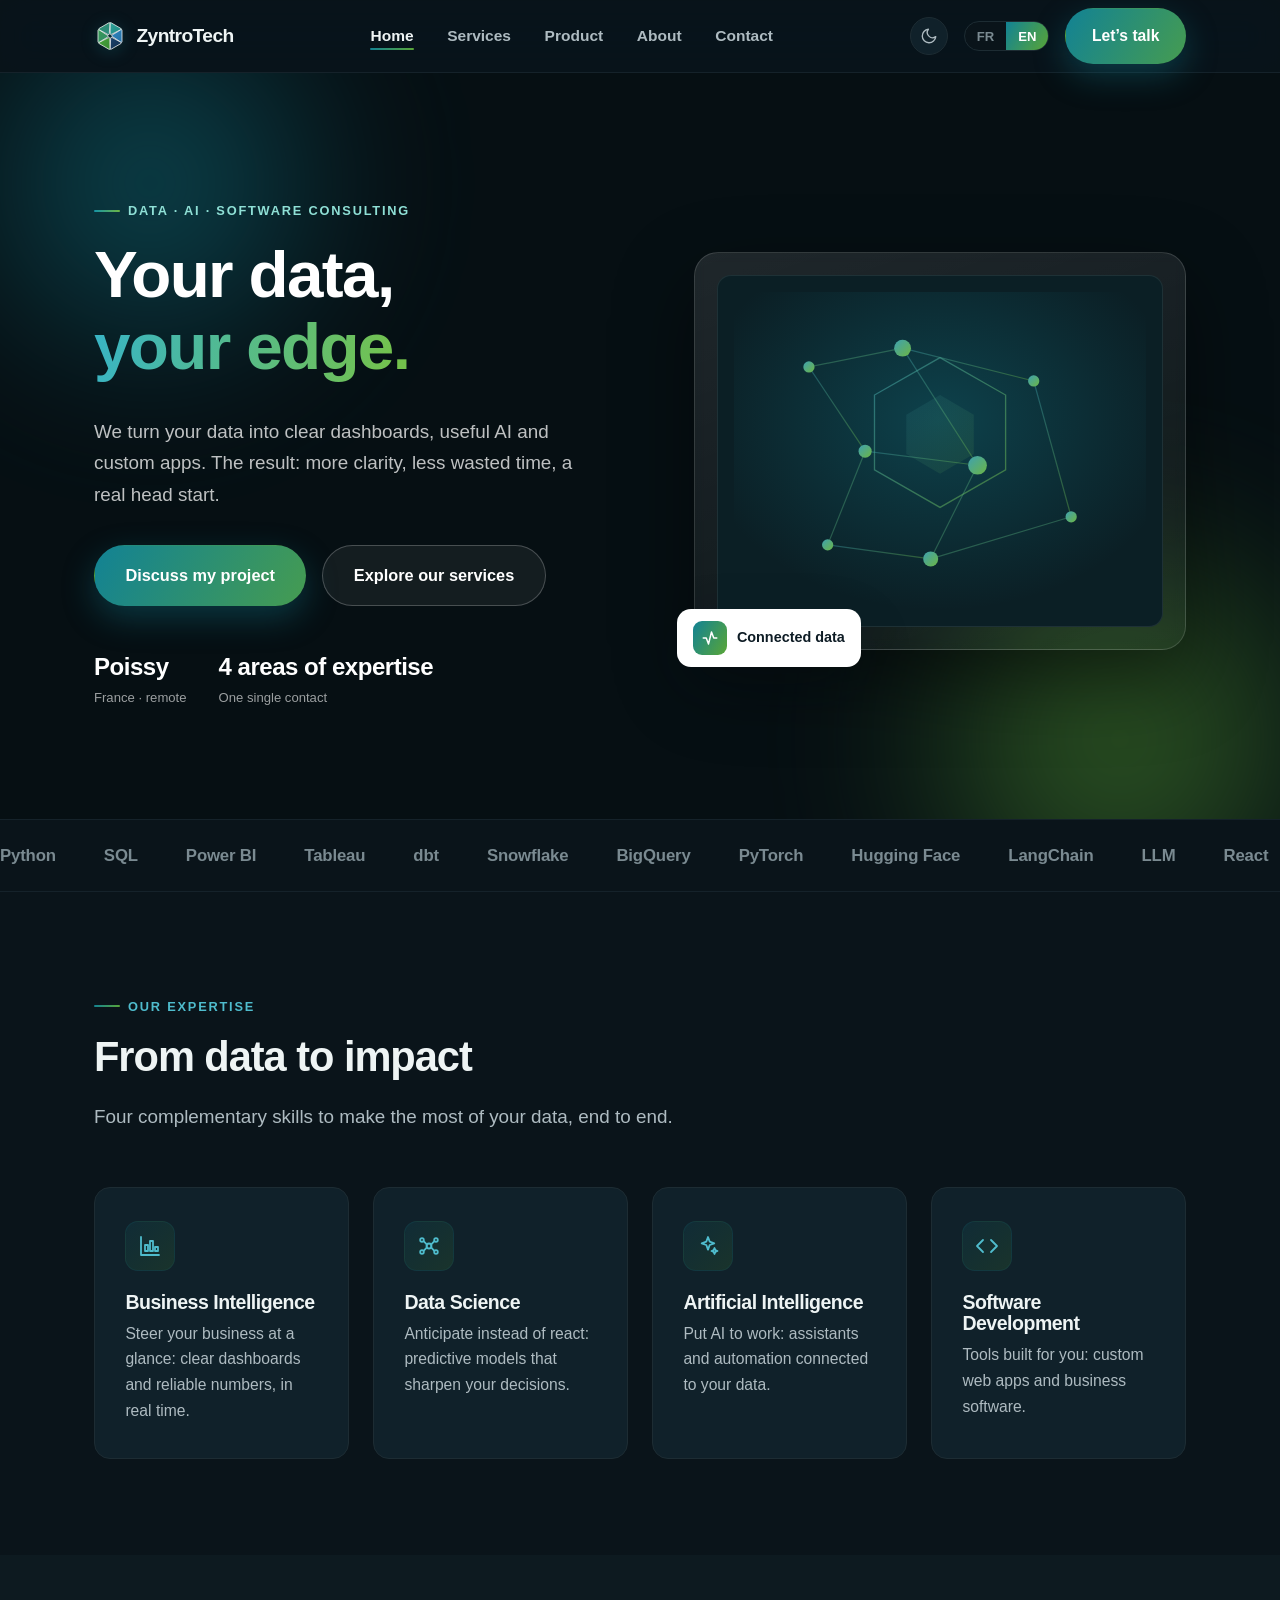
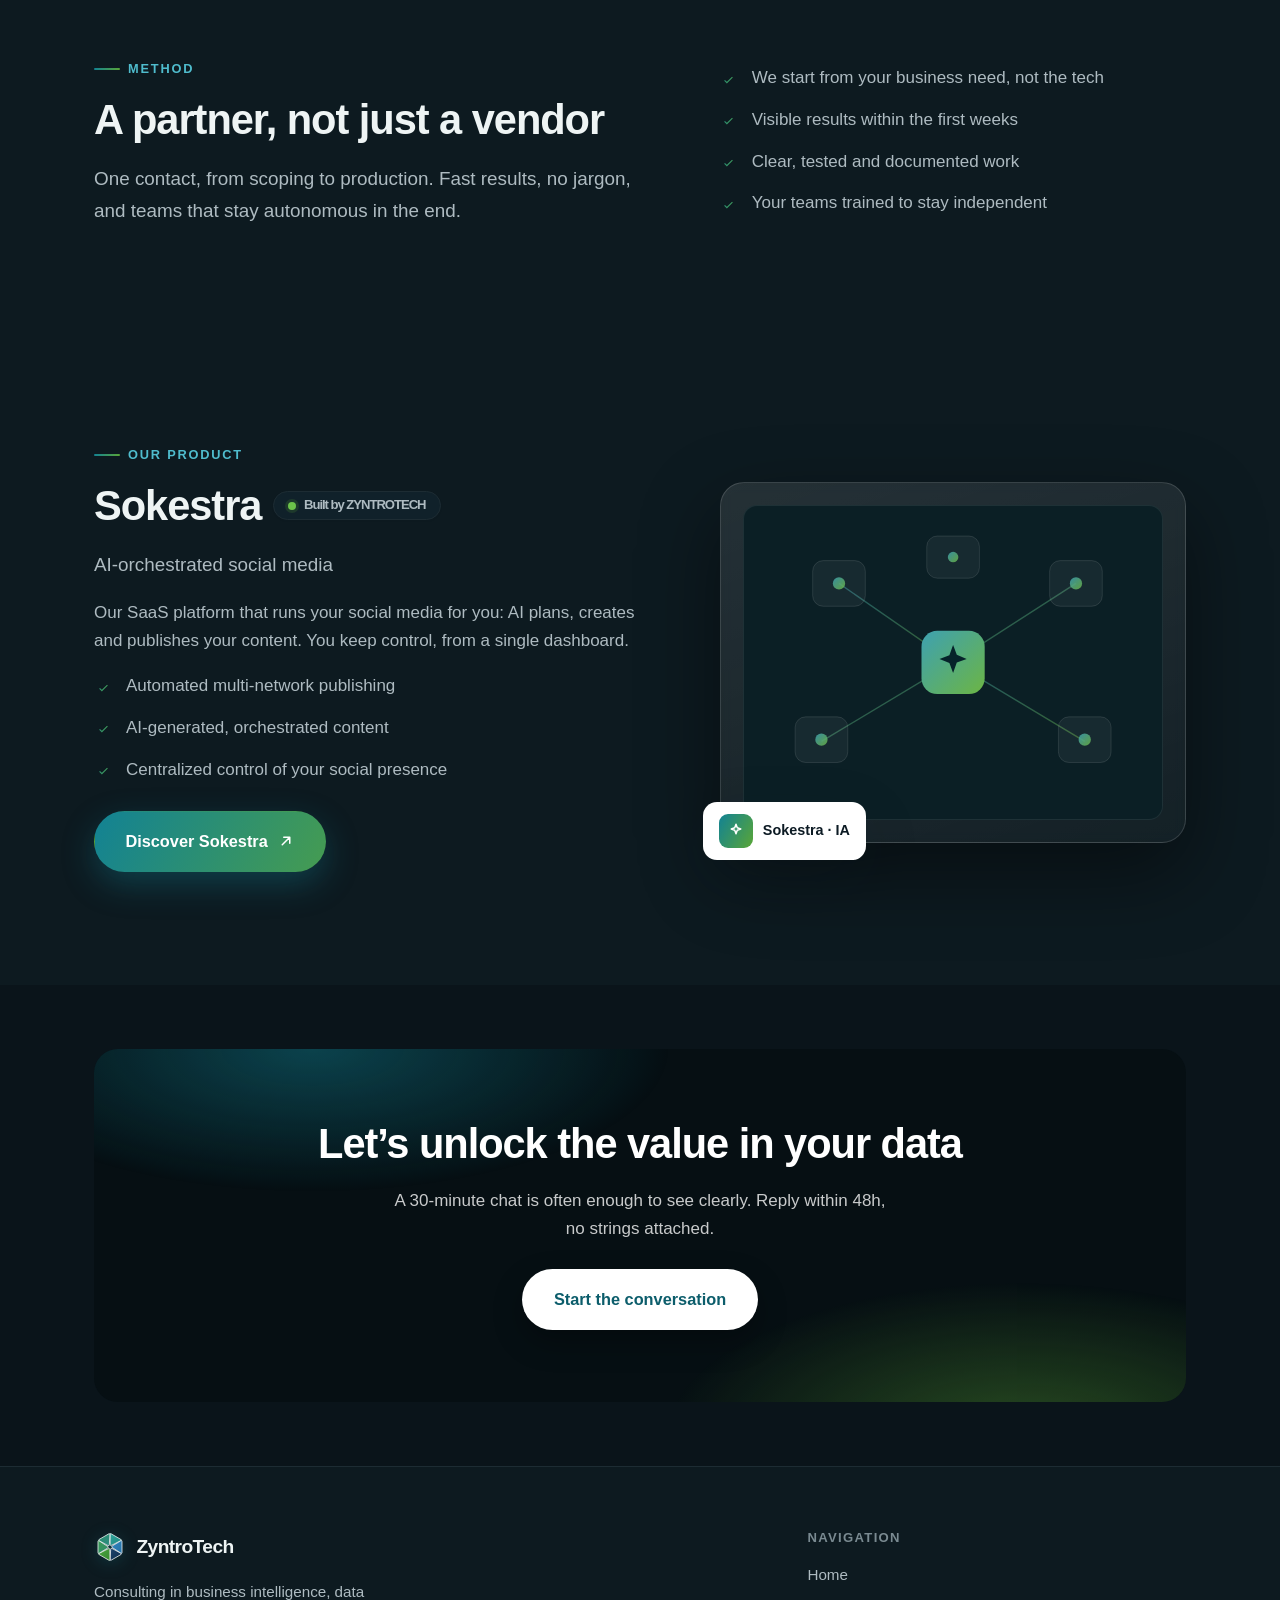
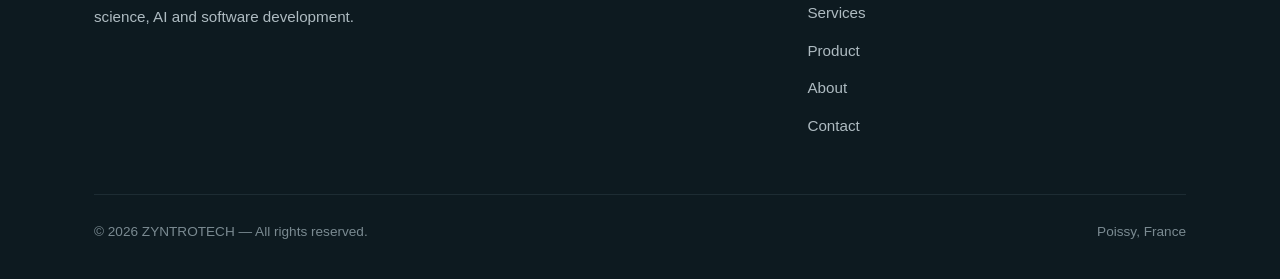
==== index.html @ bb8703c1 "Retrait du marqueur de test CD Co-Authored-By: Claude Opus 4.8 (1M context) <noreply@anthropic.com>" ====
<!DOCTYPE html>
<html lang="fr">
<head>
  <meta charset="UTF-8" />
  <meta name="viewport" content="width=device-width, initial-scale=1.0" />
  <meta http-equiv="Content-Security-Policy" content="default-src 'self'; img-src 'self' data:; style-src 'self' 'unsafe-inline' https://fonts.googleapis.com; font-src 'self' https://fonts.gstatic.com; script-src 'self'; connect-src 'self' https://formspree.io; form-action 'self' https://formspree.io; base-uri 'self'; object-src 'none'; upgrade-insecure-requests" />
  <meta name="referrer" content="strict-origin-when-cross-origin" />
  <title>ZYNTROTECH — Conseil Data, BI, IA & Développement logiciel</title>
  <meta name="description" data-i18n-content="home.hero.lead"
        content="Conseil en data, BI, IA et développement logiciel. On transforme vos données en tableaux de bord clairs, en IA utile et en applications sur mesure." />
  <link rel="canonical" href="https://zyntrotech.com/" />
  <meta name="robots" content="index,follow" />
  <meta name="theme-color" content="#07151a" />
  <meta name="author" content="ZYNTROTECH" />
  <meta property="og:type" content="website" />
  <meta property="og:site_name" content="ZYNTROTECH" />
  <meta property="og:locale" content="fr_FR" />
  <meta property="og:locale:alternate" content="en_US" />
  <meta property="og:url" content="https://zyntrotech.com/" />
  <meta property="og:title" content="ZYNTROTECH — Conseil Data, BI, IA & Logiciel" />
  <meta property="og:description" content="On transforme vos données en tableaux de bord clairs, en IA utile et en applications sur mesure." />
  <meta property="og:image" content="https://zyntrotech.com/assets/og-image.png" />
  <meta property="og:image:width" content="1200" />
  <meta property="og:image:height" content="630" />
  <meta name="twitter:card" content="summary_large_image" />
  <meta name="twitter:title" content="ZYNTROTECH — Conseil Data, BI, IA & Logiciel" />
  <meta name="twitter:description" content="Vos données, votre avantage. Conseil data, BI, IA et développement logiciel." />
  <meta name="twitter:image" content="https://zyntrotech.com/assets/og-image.png" />
  <script type="application/ld+json">
  {
    "@context": "https://schema.org",
    "@type": "Organization",
    "name": "ZYNTROTECH",
    "url": "https://zyntrotech.com/",
    "logo": "https://zyntrotech.com/assets/logo-mark.svg",
    "image": "https://zyntrotech.com/assets/og-image.png",
    "description": "Conseil en business intelligence, data science, intelligence artificielle et développement logiciel.",
    "email": "contact@zyntrotech.com",
    "foundingDate": "2025-02",
    "address": {
      "@type": "PostalAddress",
      "addressLocality": "Poissy",
      "postalCode": "78300",
      "addressCountry": "FR"
    },
    "knowsAbout": ["Business Intelligence", "Data Science", "Intelligence Artificielle", "Développement logiciel"]
  }
  </script>
  <link rel="icon" type="image/svg+xml" href="assets/favicon.svg" />
  <link rel="preconnect" href="https://fonts.googleapis.com" />
  <link rel="preconnect" href="https://fonts.gstatic.com" crossorigin />
  <link href="https://fonts.googleapis.com/css2?family=Inter:wght@400;500;600;700;800&display=swap" rel="stylesheet" />
  <link rel="stylesheet" href="css/style.css" />
</head>
<body data-title-key="meta.home.title">

  <!-- ===== Header ===== -->
  <header class="site-header">
    <div class="container nav">
      <a href="index.html" class="brand">
        <img class="logo-mark" src="assets/logo-mark.svg" alt="ZyntroTech" /> ZyntroTech
      </a>
      <button class="nav-toggle" aria-label="Menu" aria-expanded="false">
        <span></span><span></span><span></span>
      </button>
      <ul class="nav-links">
        <li><a href="index.html" class="active" data-i18n="nav.home">Accueil</a></li>
        <li><a href="services.html" data-i18n="nav.services">Services</a></li>
        <li><a href="#product" data-i18n="nav.product">Produit</a></li>
        <li><a href="about.html" data-i18n="nav.about">À propos</a></li>
        <li><a href="contact.html" data-i18n="nav.contact">Contact</a></li>
      </ul>
      <div class="nav-right">
        <button class="theme-toggle" aria-label="Thème" type="button">
          <svg class="i-moon" viewBox="0 0 24 24" fill="none" stroke="currentColor" stroke-width="1.8" stroke-linecap="round" stroke-linejoin="round"><path d="M21 12.8A9 9 0 1 1 11.2 3 7 7 0 0 0 21 12.8Z"/></svg>
          <svg class="i-sun" viewBox="0 0 24 24" fill="none" stroke="currentColor" stroke-width="1.8" stroke-linecap="round" stroke-linejoin="round"><circle cx="12" cy="12" r="4"/><path d="M12 2v2M12 20v2M4.9 4.9l1.4 1.4M17.7 17.7l1.4 1.4M2 12h2M20 12h2M4.9 19.1l1.4-1.4M17.7 6.3l1.4-1.4"/></svg>
        </button>
        <div class="lang-toggle" role="group" aria-label="Language">
          <button data-lang="fr" type="button">FR</button>
          <button data-lang="en" type="button">EN</button>
        </div>
        <a href="contact.html" class="btn btn-primary" data-i18n="nav.cta">Discutons</a>
      </div>
    </div>
  </header>

  <main>
    <!-- ===== Hero ===== -->
    <section class="hero-home">
      <div class="container hero-grid">
        <div>
          <span class="eyebrow" data-i18n="home.hero.eyebrow">Data · BI · Logiciel</span>
          <h1>
            <span data-i18n="home.hero.title1">Vos données,</span><br />
            <span class="grad-text" data-i18n="home.hero.title2">enfin exploitées.</span>
          </h1>
          <p class="lead" data-i18n="home.hero.lead">Tableaux de bord, modèles d’analyse et applications métier.</p>
          <div class="hero-actions">
            <a href="contact.html" class="btn btn-primary btn-lg" data-i18n="home.hero.cta1">Démarrer un projet</a>
            <a href="services.html" class="btn btn-ghost btn-lg" data-i18n="home.hero.cta2">Voir les services</a>
          </div>
          <div class="hero-meta">
            <div class="hm">
              <div class="n" data-i18n="home.hero.m1n">Poissy</div>
              <div class="l" data-i18n="home.hero.m1l">France · à distance</div>
            </div>
            <div class="hm">
              <div class="n" data-i18n="home.hero.m2n">BI · Data · Dev</div>
              <div class="l" data-i18n="home.hero.m2l">Trois expertises, un interlocuteur</div>
            </div>
          </div>
        </div>

        <!-- Visuel abstrait -->
        <div class="hero-visual reveal">
          <div class="panel">
            <svg class="hv-art" viewBox="0 0 440 340" role="img" aria-label="">
              <defs>
                <linearGradient id="hgrad" x1="0" y1="0" x2="1" y2="1">
                  <stop offset="0" stop-color="#3ea1b1"/>
                  <stop offset="1" stop-color="#6cb544"/>
                </linearGradient>
                <radialGradient id="hglow" cx="50%" cy="40%" r="60%">
                  <stop offset="0" stop-color="#128294" stop-opacity=".35"/>
                  <stop offset="1" stop-color="#128294" stop-opacity="0"/>
                </radialGradient>
              </defs>

              <rect x="0" y="0" width="440" height="340" fill="url(#hglow)"/>

              <!-- hexagones de marque (échos du logo) -->
              <polygon points="220,70 290,110 290,190 220,230 150,190 150,110"
                       fill="none" stroke="url(#hgrad)" stroke-width="1.4" opacity=".55"/>
              <polygon points="220,110 256,131 256,173 220,194 184,173 184,131"
                       fill="url(#hgrad)" opacity=".12"/>

              <!-- liens du réseau -->
              <g stroke="url(#hgrad)" stroke-width="1.3" opacity=".4">
                <line x1="80" y1="80" x2="180" y2="60"/>
                <line x1="180" y1="60" x2="320" y2="95"/>
                <line x1="80" y1="80" x2="140" y2="170"/>
                <line x1="180" y1="60" x2="260" y2="185"/>
                <line x1="320" y1="95" x2="360" y2="240"/>
                <line x1="140" y1="170" x2="100" y2="270"/>
                <line x1="260" y1="185" x2="210" y2="285"/>
                <line x1="100" y1="270" x2="210" y2="285"/>
                <line x1="210" y1="285" x2="360" y2="240"/>
                <line x1="140" y1="170" x2="260" y2="185"/>
              </g>

              <!-- nœuds -->
              <g fill="url(#hgrad)">
                <circle class="node" cx="80"  cy="80"  r="6"/>
                <circle class="node" cx="180" cy="60"  r="9"/>
                <circle class="node" cx="320" cy="95"  r="6"/>
                <circle class="node" cx="140" cy="170" r="7"/>
                <circle class="node" cx="260" cy="185" r="10"/>
                <circle class="node" cx="100" cy="270" r="6"/>
                <circle class="node" cx="210" cy="285" r="8"/>
                <circle class="node" cx="360" cy="240" r="6"/>
              </g>
            </svg>
          </div>
          <div class="hero-badge">
            <span class="ic">
              <svg viewBox="0 0 24 24" width="18" height="18" fill="none" stroke="currentColor" stroke-width="2" stroke-linecap="round" stroke-linejoin="round"><path d="M3 12h4l3 8 4-16 3 8h4"/></svg>
            </span>
            <span data-i18n="home.hero.badge">Données connectées</span>
          </div>
        </div>
      </div>
    </section>

    <!-- ===== Marquee outils ===== -->
    <div class="marquee" aria-hidden="true">
      <div class="row">
        <span>Python</span><span>SQL</span><span>Power BI</span><span>Tableau</span><span>dbt</span>
        <span>Snowflake</span><span>BigQuery</span><span>PyTorch</span><span>Hugging Face</span><span>LangChain</span>
        <span>LLM</span><span>React</span><span>FastAPI</span><span>Airflow</span>
        <span>Python</span><span>SQL</span><span>Power BI</span><span>Tableau</span><span>dbt</span>
        <span>Snowflake</span><span>BigQuery</span><span>PyTorch</span><span>Hugging Face</span><span>LangChain</span>
        <span>LLM</span><span>React</span><span>FastAPI</span><span>Airflow</span>
      </div>
    </div>

    <!-- ===== Services ===== -->
    <section>
      <div class="container">
        <div class="section-head reveal">
          <span class="eyebrow" data-i18n="home.services.eyebrow">Expertises</span>
          <h2 data-i18n="home.services.title">Ce que nous faisons</h2>
          <p class="lead" data-i18n="home.services.lead">Trois domaines complémentaires.</p>
        </div>
        <div class="grid grid-4">
          <article class="card reveal" data-delay="1">
            <div class="icon">
              <svg viewBox="0 0 24 24" fill="none" stroke="currentColor" stroke-width="1.8" stroke-linecap="round" stroke-linejoin="round"><path d="M3 3v18h18"/><rect x="7" y="11" width="3" height="6"/><rect x="12" y="7" width="3" height="10"/><rect x="17" y="13" width="3" height="4"/></svg>
            </div>
            <h3 data-i18n="home.s1.title">Business Intelligence</h3>
            <p data-i18n="home.s1.text">Tableaux de bord et reporting automatisé.</p>
          </article>
          <article class="card reveal" data-delay="2">
            <div class="icon">
              <svg viewBox="0 0 24 24" fill="none" stroke="currentColor" stroke-width="1.8" stroke-linecap="round" stroke-linejoin="round"><circle cx="12" cy="12" r="2.5"/><circle cx="5" cy="6" r="1.8"/><circle cx="19" cy="6" r="1.8"/><circle cx="5" cy="18" r="1.8"/><circle cx="19" cy="18" r="1.8"/><path d="m6.6 7.2 3.6 3.6M17.4 7.2l-3.6 3.6M6.6 16.8l3.6-3.6M17.4 16.8l-3.6-3.6"/></svg>
            </div>
            <h3 data-i18n="home.s2.title">Data Science</h3>
            <p data-i18n="home.s2.text">Modèles prédictifs et analyses ciblées.</p>
          </article>
          <article class="card reveal" data-delay="3">
            <div class="icon">
              <svg viewBox="0 0 24 24" fill="none" stroke="currentColor" stroke-width="1.8" stroke-linecap="round" stroke-linejoin="round"><path d="M12 3l1.7 4.6L18.3 9.3l-4.6 1.7L12 15.6l-1.7-4.6L5.7 9.3l4.6-1.7z"/><path d="M18.5 14l.9 2.1 2.1.9-2.1.9-.9 2.1-.9-2.1-2.1-.9 2.1-.9z"/></svg>
            </div>
            <h3 data-i18n="home.s4.title">Intelligence Artificielle</h3>
            <p data-i18n="home.s4.text">Assistants, LLM et automatisations.</p>
          </article>
          <article class="card reveal" data-delay="3">
            <div class="icon">
              <svg viewBox="0 0 24 24" fill="none" stroke="currentColor" stroke-width="1.8" stroke-linecap="round" stroke-linejoin="round"><path d="m8 6-6 6 6 6"/><path d="m16 6 6 6-6 6"/></svg>
            </div>
            <h3 data-i18n="home.s3.title">Développement logiciel</h3>
            <p data-i18n="home.s3.text">Applications web et outils métier.</p>
          </article>
        </div>
      </div>
    </section>

    <!-- ===== Approche ===== -->
    <section class="bg-alt">
      <div class="container split">
        <div class="reveal">
          <span class="eyebrow" data-i18n="home.approach.eyebrow">Méthode</span>
          <h2 data-i18n="home.approach.title">Un partenaire, pas un prestataire</h2>
          <p class="lead" data-i18n="home.approach.text">Un seul interlocuteur, du cadrage à la mise en production.</p>
        </div>
        <ul class="ticks reveal" data-delay="1">
          <li data-i18n="home.approach.b1">Cadrage métier avant la première ligne de code</li>
          <li data-i18n="home.approach.b2">Livraisons par itérations, sans effet tunnel</li>
          <li data-i18n="home.approach.b3">Code et tableaux de bord documentés</li>
          <li data-i18n="home.approach.b4">Vos équipes formées pour reprendre la main</li>
        </ul>
      </div>
    </section>

    <!-- ===== Produit : Sokestra ===== -->
    <section id="product" class="bg-alt">
      <div class="container split">
        <div class="reveal">
          <span class="eyebrow" data-i18n="product.eyebrow">Notre produit</span>
          <h2 style="display:flex; align-items:center; gap:.7rem; flex-wrap:wrap">
            <span data-i18n="product.title">Sokestra</span>
            <span class="pill"><span class="dot"></span><span data-i18n="product.by">Édité par ZYNTROTECH</span></span>
          </h2>
          <p class="lead" data-i18n="product.tagline">Réseaux sociaux orchestrés par l’IA</p>
          <p data-i18n="product.text">Sokestra automatise et coordonne votre présence sociale grâce à l’IA.</p>
          <ul class="ticks">
            <li data-i18n="product.b1">Publication multi-réseaux automatisée</li>
            <li data-i18n="product.b2">Contenus générés et orchestrés par l’IA</li>
            <li data-i18n="product.b3">Pilotage centralisé de votre présence sociale</li>
          </ul>
          <p style="margin-top:1.7rem">
            <a href="https://sokestra.com" target="_blank" rel="noopener noreferrer" class="btn btn-primary btn-lg">
              <span data-i18n="product.cta">Découvrir Sokestra</span>
              <svg viewBox="0 0 24 24" fill="none" stroke="currentColor" stroke-width="2" stroke-linecap="round" stroke-linejoin="round"><path d="M7 17 17 7M9 7h8v8"/></svg>
            </a>
          </p>
        </div>

        <div class="hero-visual reveal" data-delay="1">
          <div class="panel">
            <svg class="hv-art" viewBox="0 0 440 320" role="img" aria-label="Sokestra">
              <defs>
                <linearGradient id="pgrad" x1="0" y1="0" x2="1" y2="1">
                  <stop offset="0" stop-color="#3ea1b1"/>
                  <stop offset="1" stop-color="#6cb544"/>
                </linearGradient>
              </defs>
              <!-- liens vers le hub -->
              <g stroke="url(#pgrad)" stroke-width="1.6" opacity=".45">
                <line x1="220" y1="160" x2="90"  y2="70"/>
                <line x1="220" y1="160" x2="360" y2="70"/>
                <line x1="220" y1="160" x2="70"  y2="250"/>
                <line x1="220" y1="160" x2="370" y2="250"/>
                <line x1="220" y1="160" x2="220" y2="40"/>
              </g>
              <!-- tuiles réseaux -->
              <g fill="rgba(255,255,255,.05)" stroke="rgba(255,255,255,.12)">
                <rect x="60"  y="44"  width="60" height="52" rx="12"/>
                <rect x="330" y="44"  width="60" height="52" rx="12"/>
                <rect x="40"  y="222" width="60" height="52" rx="12"/>
                <rect x="340" y="222" width="60" height="52" rx="12"/>
                <rect x="190" y="16"  width="60" height="48" rx="12"/>
              </g>
              <g fill="url(#pgrad)" opacity=".85">
                <circle cx="90"  cy="70"  r="7"/>
                <circle cx="360" cy="70"  r="7"/>
                <circle cx="70"  cy="248" r="7"/>
                <circle cx="370" cy="248" r="7"/>
                <circle cx="220" cy="40"  r="6"/>
              </g>
              <!-- hub IA -->
              <rect x="184" y="124" width="72" height="72" rx="18" fill="url(#pgrad)"/>
              <g fill="#06222a">
                <path d="M220 140l4.2 11.3L235.5 156l-11.3 4.2L220 172l-4.2-11.3L204.5 156l11.3-4.2z"/>
              </g>
            </svg>
          </div>
          <div class="hero-badge">
            <span class="ic">
              <svg viewBox="0 0 24 24" width="18" height="18" fill="none" stroke="currentColor" stroke-width="2" stroke-linecap="round" stroke-linejoin="round"><path d="M12 3l1.7 4.6L18.3 9.3l-4.6 1.7L12 15.6l-1.7-4.6L5.7 9.3l4.6-1.7z"/></svg>
            </span>
            Sokestra · IA
          </div>
        </div>
      </div>
    </section>

    <!-- ===== CTA ===== -->
    <section class="section-tight">
      <div class="container">
        <div class="cta reveal">
          <h2 data-i18n="cta.title">Un projet data ou logiciel en tête ?</h2>
          <p data-i18n="cta.text">Décrivez-nous votre besoin, on revient sous 48 h.</p>
          <p style="margin-top:1.6rem">
            <a href="contact.html" class="btn btn-primary btn-lg" data-i18n="cta.btn">Nous contacter</a>
          </p>
        </div>
      </div>
    </section>
  </main>

  <!-- ===== Footer ===== -->
  <footer class="site-footer">
    <div class="container">
      <div class="footer-top">
        <div>
          <a href="index.html" class="brand"><img class="logo-mark" src="assets/logo-mark.svg" alt="ZyntroTech" /> ZyntroTech</a>
          <p style="margin-top:1rem" data-i18n="footer.tagline">Conseil en business intelligence, data science et développement logiciel.</p>
        </div>
        <div class="footer-col">
          <h4 data-i18n="footer.nav">Navigation</h4>
          <ul>
            <li><a href="index.html" data-i18n="nav.home">Accueil</a></li>
            <li><a href="services.html" data-i18n="nav.services">Services</a></li>
            <li><a href="#product" data-i18n="nav.product">Produit</a></li>
            <li><a href="about.html" data-i18n="nav.about">À propos</a></li>
            <li><a href="contact.html" data-i18n="nav.contact">Contact</a></li>
          </ul>
        </div>
      </div>
      <div class="footer-bottom">
        <span>© <span data-year>2026</span> ZYNTROTECH — <span data-i18n="footer.rights">Tous droits réservés.</span></span>
        <span>Poissy, France</span>
      </div>
    </div>
  </footer>

  <script src="js/translations.js"></script>
  <script src="js/main.js"></script>
</body>
</html>
---- css/style.css ----
/* =========================================================
   ZYNTROTECH — Design system PRO
   Palette dérivée du logo (teal → vert)
   ========================================================= */

:root {
  /* Neutres — DARK par défaut */
  --bg:        #0a141a;
  --bg-alt:    #0d1a20;
  --surface:   #10212a;          /* cartes, champs */
  --bg-deep:   #060f13;          /* hero / cta */
  --ink:       #eef4f4;          /* texte principal */
  --ink-soft:  #aebbc1;
  --muted:     #7a8a91;
  --line:      #1d2c33;
  --line-soft: #15222a;
  --header-bg: rgba(10,20,26,.72);

  /* Marque (issue du logo) */
  --teal:      #19a3b8;
  --teal-deep: #4fbccd;          /* accent clair sur fond sombre */
  --green:     #6cc24a;
  --green-deep:#5aa636;
  --accent:    #35b4c7;
  --accent-ink:#62c8d8;

  /* Dégradés signature */
  --grad:      linear-gradient(120deg, #0f6f80 0%, #1b8f9c 38%, #5aa636 100%);
  --grad-soft: linear-gradient(120deg, #128294 0%, #5aa636 100%);
  --grad-text: linear-gradient(100deg, #38b4c6 0%, #74c24c 95%);

  --radius:    16px;
  --radius-lg: 24px;
  --maxw:      1140px;
  --ease:      cubic-bezier(.22,.61,.36,1);
  --shadow-sm: 0 1px 2px rgba(13,27,36,.05);
  --shadow:    0 4px 14px rgba(13,27,36,.07), 0 14px 40px rgba(13,27,36,.06);
  --shadow-lg: 0 18px 60px rgba(13,27,36,.14);
  --glow:      0 12px 32px rgba(18,130,148,.35);
}

/* ===== Thème clair (toggle) ===== */
:root[data-theme="light"] {
  --bg:        #ffffff;
  --bg-alt:    #f4f8f8;
  --surface:   #ffffff;
  --bg-deep:   #07151a;
  --ink:       #0d1b24;
  --ink-soft:  #41535f;
  --muted:     #6c7c87;
  --line:      #e4ebec;
  --line-soft: #eef3f3;
  --header-bg: rgba(255,255,255,.72);

  --teal-deep: #0c5d6b;
  --accent:    #0e7f8f;
  --accent-ink:#0a6877;
  --grad-text: linear-gradient(100deg, #1593a6 0%, #5aa636 95%);
  --shadow:    0 4px 14px rgba(13,27,36,.07), 0 14px 40px rgba(13,27,36,.06);
  --shadow-lg: 0 18px 60px rgba(13,27,36,.14);
}

* { box-sizing: border-box; }

html { scroll-behavior: smooth; -webkit-text-size-adjust: 100%; }

body {
  margin: 0;
  font-family: "Inter", -apple-system, BlinkMacSystemFont, "Segoe UI", Roboto, Helvetica, Arial, sans-serif;
  color: var(--ink);
  background: var(--bg);
  line-height: 1.65;
  font-size: 17px;
  -webkit-font-smoothing: antialiased;
  text-rendering: optimizeLegibility;
  overflow-x: hidden;
  transition: background .3s var(--ease), color .3s var(--ease);
}

::selection { background: rgba(90,166,54,.22); }

h1, h2, h3, h4 {
  line-height: 1.1;
  letter-spacing: -.025em;
  font-weight: 700;
  margin: 0 0 .5em;
  color: var(--ink);
}
h1 { font-size: clamp(2.5rem, 6vw, 4.1rem); font-weight: 800; }
h2 { font-size: clamp(1.8rem, 3.6vw, 2.6rem); }
h3 { font-size: 1.22rem; }

p { margin: 0 0 1em; color: var(--ink-soft); }

a { color: var(--accent); text-decoration: none; transition: color .2s var(--ease); }
a:hover { color: var(--accent-ink); }

img, svg { max-width: 100%; }
img { display: block; }

.container { width: 100%; max-width: var(--maxw); margin: 0 auto; padding: 0 24px; }

/* Accents typographiques */
.grad-text {
  background: var(--grad-text);
  -webkit-background-clip: text;
  background-clip: text;
  -webkit-text-fill-color: transparent;
  color: transparent;
}

.eyebrow {
  display: inline-flex;
  align-items: center;
  gap: .5rem;
  font-size: .8rem;
  font-weight: 700;
  letter-spacing: .14em;
  text-transform: uppercase;
  color: var(--teal-deep);
  margin-bottom: 1.1rem;
}
.eyebrow::before {
  content: "";
  width: 26px; height: 2px;
  border-radius: 2px;
  background: var(--grad-soft);
}

.muted { color: var(--muted); }
.center { text-align: center; }
.lead { font-size: 1.18rem; color: var(--ink-soft); max-width: 60ch; }

/* Badge pill */
.pill {
  display: inline-flex; align-items: center; gap: .5rem;
  padding: .4rem .9rem;
  border-radius: 999px;
  border: 1px solid var(--line);
  background: var(--surface);
  font-size: .82rem; font-weight: 600; color: var(--ink-soft);
  box-shadow: var(--shadow-sm);
}
.pill .dot { width: 8px; height: 8px; border-radius: 50%; background: var(--green); box-shadow: 0 0 0 3px rgba(90,166,54,.18); }

/* ---------- Boutons ---------- */
.btn {
  display: inline-flex; align-items: center; gap: .55rem;
  padding: .85rem 1.6rem;
  border-radius: 999px;
  font-weight: 650; font-size: .98rem;
  border: 1px solid transparent;
  cursor: pointer;
  transition: transform .22s var(--ease), box-shadow .22s var(--ease), background .22s var(--ease), border-color .22s var(--ease), color .22s var(--ease);
  white-space: nowrap;
}
.btn svg { width: 18px; height: 18px; }
.btn-primary { background: var(--grad-soft); color: #fff; box-shadow: var(--glow); background-size: 140% 140%; }
.btn-primary:hover { color: #fff; transform: translateY(-2px); box-shadow: 0 16px 40px rgba(18,130,148,.45); }
.btn-ghost { background: var(--bg); color: var(--ink); border-color: var(--line); box-shadow: var(--shadow-sm); }
.btn-ghost:hover { border-color: var(--teal); color: var(--teal-deep); transform: translateY(-2px); }
.btn-lg { padding: 1rem 1.9rem; font-size: 1.02rem; }

/* ---------- Header / Nav ---------- */
.site-header {
  position: sticky; top: 0; z-index: 60;
  background: var(--header-bg);
  backdrop-filter: saturate(180%) blur(16px);
  -webkit-backdrop-filter: saturate(180%) blur(16px);
  border-bottom: 1px solid var(--line-soft);
}
.nav { display: flex; align-items: center; justify-content: space-between; height: 72px; }
.brand {
  display: flex; align-items: center; gap: .65rem;
  font-weight: 800; letter-spacing: -.03em; font-size: 1.2rem; color: var(--ink);
}
.brand .logo-mark { width: 32px; height: 32px; display: block; filter: drop-shadow(0 3px 8px rgba(18,130,148,.25)); }
.brand:hover { color: var(--ink); }

.nav-links { display: flex; align-items: center; gap: 2.1rem; list-style: none; margin: 0; padding: 0; }
.nav-links a { color: var(--ink-soft); font-weight: 550; font-size: .97rem; position: relative; }
.nav-links a::after {
  content: ""; position: absolute; left: 0; right: 100%; bottom: -6px; height: 2px;
  background: var(--grad-soft); border-radius: 2px; transition: right .25s var(--ease);
}
.nav-links a:hover { color: var(--ink); }
.nav-links a:hover::after, .nav-links a.active::after { right: 0; }
.nav-links a.active { color: var(--ink); }

.nav-right { display: flex; align-items: center; gap: 1rem; }

.lang-toggle { display: inline-flex; border: 1px solid var(--line); border-radius: 999px; overflow: hidden; background: var(--bg); }
.lang-toggle button {
  border: 0; background: transparent; padding: .4rem .75rem;
  font-size: .82rem; font-weight: 700; color: var(--muted); cursor: pointer;
  transition: background .2s var(--ease), color .2s var(--ease);
}
.lang-toggle button.active { background: var(--grad-soft); color: #fff; }

.theme-toggle {
  display: inline-grid; place-items: center;
  width: 38px; height: 38px;
  border: 1px solid var(--line); border-radius: 999px;
  background: var(--surface); color: var(--ink-soft); cursor: pointer;
  transition: color .2s var(--ease), border-color .2s var(--ease), transform .2s var(--ease);
}
.theme-toggle:hover { color: var(--ink); border-color: var(--teal); transform: translateY(-1px); }
.theme-toggle svg { width: 18px; height: 18px; }
.theme-toggle .i-sun { display: none; }
:root[data-theme="light"] .theme-toggle .i-sun { display: block; }
:root[data-theme="light"] .theme-toggle .i-moon { display: none; }

.nav-toggle { display: none; background: transparent; border: 0; cursor: pointer; padding: 6px; }
.nav-toggle span { display: block; width: 24px; height: 2px; background: var(--ink); margin: 5px 0; border-radius: 2px; transition: .25s var(--ease); }

/* ---------- Sections ---------- */
section { padding: 96px 0; position: relative; }
.section-tight { padding: 64px 0; }
.bg-alt { background: var(--bg-alt); }
.section-head { max-width: 62ch; margin-bottom: 3.4rem; }
.section-head.center { margin-left: auto; margin-right: auto; }
.section-head .lead { margin-bottom: 0; }

/* ---------- HERO (showpiece) ---------- */
.hero-home {
  background: var(--bg-deep);
  color: #fff;
  padding: 120px 0 110px;
  overflow: hidden;
  isolation: isolate;
}
.hero-home::before, .hero-home::after {
  content: ""; position: absolute; border-radius: 50%; filter: blur(70px); z-index: -1; opacity: .55;
  animation: float 14s ease-in-out infinite;
}
.hero-home::before { width: 460px; height: 460px; background: radial-gradient(circle, #128294, transparent 70%); top: -120px; left: -80px; }
.hero-home::after  { width: 520px; height: 520px; background: radial-gradient(circle, #5aa636, transparent 70%); bottom: -180px; right: -100px; animation-delay: -7s; }
@keyframes float { 0%,100% { transform: translateY(0) } 50% { transform: translateY(-26px) } }

.hero-grid { display: grid; grid-template-columns: 1.05fr .95fr; gap: 3.5rem; align-items: center; }
.hero-home h1 { color: #fff; max-width: 14ch; }
.hero-home .lead { color: rgba(255,255,255,.74); margin-top: 1.3rem; max-width: 46ch; }
.hero-home .eyebrow { color: #8fe0d6; }
.hero-home .eyebrow::before { background: linear-gradient(90deg, #1593a6, #6cb544); }
.hero-actions { display: flex; gap: 1rem; flex-wrap: wrap; margin-top: 2.2rem; }
.hero-home .btn-ghost { background: rgba(255,255,255,.06); color: #fff; border-color: rgba(255,255,255,.22); box-shadow: none; }
.hero-home .btn-ghost:hover { background: rgba(255,255,255,.12); border-color: rgba(255,255,255,.5); color: #fff; }

.hero-meta { display: flex; gap: 2rem; margin-top: 2.6rem; flex-wrap: wrap; }
.hero-meta .hm { }
.hero-meta .hm .n { font-size: 1.5rem; font-weight: 800; letter-spacing: -.02em; color: #fff; }
.hero-meta .hm .l { font-size: .82rem; color: rgba(255,255,255,.6); }

/* Hero light (sous-pages) */
.hero {
  padding: 110px 0 70px;
  position: relative;
}
.hero::before {
  content: ""; position: absolute; inset: 0; z-index: -1;
  background:
    radial-gradient(700px 280px at 12% -10%, rgba(18,130,148,.10), transparent 60%),
    radial-gradient(640px 300px at 95% 0%, rgba(90,166,54,.10), transparent 60%);
}
.hero h1 { max-width: 18ch; }
.hero .lead { margin-top: 1rem; }

/* ---------- Visuel dashboard (hero) ---------- */
.hero-visual {
  position: relative;
  border-radius: var(--radius-lg);
  background: linear-gradient(160deg, rgba(255,255,255,.10), rgba(255,255,255,.03));
  border: 1px solid rgba(255,255,255,.14);
  padding: 22px;
  box-shadow: 0 30px 80px rgba(0,0,0,.45);
  backdrop-filter: blur(6px);
}
.hero-visual .panel { background: #0b1f25; border-radius: 14px; padding: 16px; border: 1px solid rgba(255,255,255,.08); }
.hv-art { width: 100%; height: auto; display: block; }
.hv-art .node { transform-origin: center; animation: pulse 3.2s ease-in-out infinite; }
.hv-art .node:nth-child(2) { animation-delay: -.6s; }
.hv-art .node:nth-child(4) { animation-delay: -1.2s; }
.hv-art .node:nth-child(5) { animation-delay: -1.8s; }
.hv-art .node:nth-child(7) { animation-delay: -2.4s; }
@keyframes pulse { 0%,100% { opacity:.85 } 50% { opacity:.4 } }
.hv-top { display: flex; align-items: center; justify-content: space-between; margin-bottom: 18px; }
.hv-top .t { font-size: .9rem; font-weight: 700; color: #fff; }
.hv-dots span { display: inline-block; width: 9px; height: 9px; border-radius: 50%; margin-left: 6px; background: rgba(255,255,255,.25); }
.hv-kpis { display: grid; grid-template-columns: repeat(3,1fr); gap: 10px; margin-bottom: 18px; }
.hv-kpi { background: rgba(255,255,255,.04); border: 1px solid rgba(255,255,255,.07); border-radius: 10px; padding: 10px 12px; }
.hv-kpi .v { font-size: 1.15rem; font-weight: 800; color: #fff; }
.hv-kpi .k { font-size: .68rem; color: rgba(255,255,255,.55); }
.hv-chart { display: flex; align-items: flex-end; gap: 8px; height: 110px; padding-top: 6px; }
.hv-bar { flex: 1; border-radius: 6px 6px 0 0; background: var(--grad-soft); opacity: .9; animation: grow 1.1s var(--ease) both; }
@keyframes grow { from { transform: scaleY(.2); opacity: 0 } to { transform: scaleY(1); opacity: .9 } }
.hv-bar { transform-origin: bottom; }

.hero-badge {
  position: absolute; bottom: -18px; left: -18px;
  background: #fff; color: #0d1b24;
  border-radius: 14px; padding: 12px 16px;
  box-shadow: var(--shadow-lg);
  display: flex; align-items: center; gap: 10px; font-weight: 700; font-size: .9rem;
}
.hero-badge .ic { width: 34px; height: 34px; border-radius: 9px; background: var(--grad-soft); display: grid; place-items: center; color: #fff; }

/* ---------- Marquee compétences ---------- */
.marquee { border-block: 1px solid var(--line-soft); background: var(--bg); overflow: hidden; padding: 22px 0; }
.marquee .row { display: flex; gap: 3rem; width: max-content; animation: scroll 26s linear infinite; }
.marquee span { font-weight: 700; color: var(--muted); font-size: 1.05rem; letter-spacing: -.01em; white-space: nowrap; }
.marquee:hover .row { animation-play-state: paused; }
@keyframes scroll { from { transform: translateX(0) } to { transform: translateX(-50%) } }

/* ---------- Grilles / cartes ---------- */
.grid { display: grid; gap: 1.5rem; }
.grid-3 { grid-template-columns: repeat(3, 1fr); }
.grid-2 { grid-template-columns: repeat(2, 1fr); }
.grid-4 { grid-template-columns: repeat(4, 1fr); }
.span-2 { grid-column: 1 / -1; }

.card {
  position: relative;
  background: var(--surface);
  border: 1px solid var(--line);
  border-radius: var(--radius);
  padding: 2.1rem 1.9rem;
  transition: transform .28s var(--ease), box-shadow .28s var(--ease), border-color .28s var(--ease);
  overflow: hidden;
}
.card::before {
  content: ""; position: absolute; top: 0; left: 0; right: 0; height: 3px;
  background: var(--grad-soft); transform: scaleX(0); transform-origin: left; transition: transform .3s var(--ease);
}
.card:hover { transform: translateY(-6px); box-shadow: var(--shadow); border-color: var(--line-soft); }
.card:hover::before { transform: scaleX(1); }
.card .icon {
  width: 50px; height: 50px; display: grid; place-items: center;
  border-radius: 13px; margin-bottom: 1.3rem;
  background: linear-gradient(135deg, rgba(18,130,148,.12), rgba(90,166,54,.14));
  border: 1px solid rgba(18,130,148,.12);
}
.card .icon svg { width: 24px; height: 24px; color: var(--teal-deep); }
.card h3 { margin-bottom: .45rem; }
.card p { margin: 0; font-size: .98rem; }

/* ---------- Stats ---------- */
.stats { display: grid; grid-template-columns: repeat(4, 1fr); gap: 1.2rem; }
.stat {
  text-align: center; padding: 1.8rem 1rem;
  border: 1px solid var(--line); border-radius: var(--radius); background: var(--surface);
  transition: transform .25s var(--ease), box-shadow .25s var(--ease);
}
.stat:hover { transform: translateY(-4px); box-shadow: var(--shadow); }
.stat .num { font-size: 1.4rem; font-weight: 800; letter-spacing: -.02em; background: var(--grad-text); -webkit-background-clip: text; background-clip: text; -webkit-text-fill-color: transparent; }
.stat .lbl { color: var(--muted); font-size: .9rem; margin-top: .3rem; }

/* ---------- Split ---------- */
.split { display: grid; grid-template-columns: 1.1fr .9fr; gap: 3.5rem; align-items: center; }
.facts { border: 1px solid var(--line); border-radius: var(--radius); padding: 1.9rem; background: var(--bg); box-shadow: var(--shadow); }
.facts dl { margin: 0; }
.facts .row { display: flex; justify-content: space-between; gap: 1rem; padding: .85rem 0; border-bottom: 1px solid var(--line-soft); }
.facts .row:last-child { border-bottom: 0; }
.facts dt { color: var(--muted); font-size: .9rem; margin: 0; }
.facts dd { margin: 0; font-weight: 700; font-size: .92rem; text-align: right; color: var(--ink); }

/* ---------- Listes ---------- */
.ticks { list-style: none; margin: 0; padding: 0; }
.ticks li { position: relative; padding-left: 2rem; margin-bottom: .85rem; color: var(--ink-soft); }
.ticks li::before {
  content: ""; position: absolute; left: 0; top: .35em;
  width: 18px; height: 18px; border-radius: 50%;
  background: var(--grad-soft);
  -webkit-mask: url("data:image/svg+xml,%3Csvg xmlns='http://www.w3.org/2000/svg' viewBox='0 0 24 24'%3E%3Cpath fill='black' d='M9 16.2l-3.5-3.5L4 14.2 9 19.2 20 8.2l-1.5-1.5z'/%3E%3C/svg%3E") center/72% no-repeat;
          mask: url("data:image/svg+xml,%3Csvg xmlns='http://www.w3.org/2000/svg' viewBox='0 0 24 24'%3E%3Cpath fill='black' d='M9 16.2l-3.5-3.5L4 14.2 9 19.2 20 8.2l-1.5-1.5z'/%3E%3C/svg%3E") center/72% no-repeat;
}

/* ---------- Bandeau CTA ---------- */
.cta {
  position: relative; overflow: hidden;
  background: var(--bg-deep); color: #fff;
  border-radius: var(--radius-lg); padding: 4.5rem 2rem; text-align: center;
  isolation: isolate;
}
.cta::before {
  content: ""; position: absolute; inset: 0; z-index: -1; opacity: .9;
  background: radial-gradient(600px 240px at 20% 0%, rgba(18,130,148,.5), transparent 60%),
              radial-gradient(600px 260px at 85% 110%, rgba(90,166,54,.45), transparent 60%);
}
.cta h2 { color: #fff; }
.cta p { color: rgba(255,255,255,.78); max-width: 52ch; margin: 0 auto; }
.cta .btn-primary { background: #fff; color: #0c5d6b; box-shadow: 0 12px 30px rgba(0,0,0,.3); }
.cta .btn-primary:hover { background: #fff; color: #3c7d2a; }

/* ---------- Formulaire ---------- */
.form { display: grid; gap: 1.15rem; }
.field { display: grid; gap: .45rem; }
.field label { font-size: .9rem; font-weight: 700; color: var(--ink); }
.field input, .field textarea {
  font: inherit; padding: .9rem 1.05rem;
  border: 1px solid var(--line); border-radius: 12px;
  background: var(--surface); color: var(--ink);
  transition: border-color .2s var(--ease), box-shadow .2s var(--ease);
}
.field input:focus, .field textarea:focus { outline: none; border-color: var(--teal); box-shadow: 0 0 0 4px rgba(18,130,148,.13); }
.field textarea { resize: vertical; min-height: 140px; }
.form-note { font-size: .85rem; color: var(--muted); }
.form-status { margin: 0; padding: .85rem 1.1rem; border-radius: 10px; font-size: .92rem; font-weight: 600; }
.form-status.ok  { background: rgba(90,166,54,.16); color: var(--green); border: 1px solid rgba(90,166,54,.35); }
.form-status.err { background: rgba(220,80,80,.14); color: #ef8a8a; border: 1px solid rgba(220,80,80,.35); }
.form-card { background: var(--surface); border: 1px solid var(--line); border-radius: var(--radius-lg); padding: 2.2rem; box-shadow: var(--shadow); }

.contact-grid { display: grid; grid-template-columns: 1.1fr .9fr; gap: 3rem; align-items: start; }
.contact-info .item { margin-bottom: 1.5rem; }
.contact-info .item .k { font-size: .78rem; text-transform: uppercase; letter-spacing: .1em; color: var(--muted); margin-bottom: .15rem; }
.contact-info .item .v { font-weight: 700; }

/* ---------- Footer ---------- */
.site-footer { border-top: 1px solid var(--line); padding: 64px 0 36px; background: var(--bg-alt); }
.footer-top { display: grid; grid-template-columns: 1.8fr 1fr; gap: 2rem; margin-bottom: 2.8rem; }
.footer-top > div:first-child p { font-size: .95rem; max-width: 38ch; }
.footer-col h4 { font-size: .82rem; text-transform: uppercase; letter-spacing: .1em; color: var(--muted); margin-bottom: 1rem; }
.footer-col ul { list-style: none; margin: 0; padding: 0; }
.footer-col li { margin-bottom: .6rem; }
.footer-col a { color: var(--ink-soft); font-size: .95rem; }
.footer-col a:hover { color: var(--accent); }
.footer-bottom { display: flex; justify-content: space-between; align-items: center; gap: 1rem; flex-wrap: wrap; border-top: 1px solid var(--line); padding-top: 1.6rem; font-size: .85rem; color: var(--muted); }

/* ---------- Mentions légales ---------- */
.legal h2 { margin-top: 2.2rem; }
.legal p, .legal li { font-size: .96rem; }

/* ---------- Reveal ---------- */
.reveal { opacity: 0; transform: translateY(20px); transition: opacity .7s var(--ease), transform .7s var(--ease); }
.reveal.in { opacity: 1; transform: none; }
.reveal[data-delay="1"] { transition-delay: .08s; }
.reveal[data-delay="2"] { transition-delay: .16s; }
.reveal[data-delay="3"] { transition-delay: .24s; }

/* ---------- Responsive ---------- */
@media (max-width: 900px) {
  .hero-grid { grid-template-columns: 1fr; gap: 2.5rem; }
  .hero-home { padding: 90px 0 80px; }
  .grid-4 { grid-template-columns: repeat(2, 1fr); }
  .grid-3 { grid-template-columns: 1fr 1fr; }
  .split { grid-template-columns: 1fr; gap: 2.5rem; }
  .contact-grid { grid-template-columns: 1fr; }
  .footer-top { grid-template-columns: 1fr 1fr; }
  .stats { grid-template-columns: 1fr 1fr; }
}
@media (max-width: 680px) {
  .nav-toggle { display: block; }
  .nav-right .btn-primary { display: none; }
  .nav-links {
    position: absolute; top: 72px; left: 0; right: 0;
    flex-direction: column; align-items: flex-start; gap: 0;
    background: var(--bg); border-bottom: 1px solid var(--line);
    padding: .5rem 24px 1.4rem; max-height: 0; overflow: hidden;
    transition: max-height .3s var(--ease); box-shadow: var(--shadow);
  }
  .nav-links.open { max-height: 360px; }
  .nav-links li { width: 100%; }
  .nav-links a { display: block; padding: .9rem 0; width: 100%; }
  .nav-links a::after { display: none; }
  .grid-3, .grid-2, .grid-4 { grid-template-columns: 1fr; }
  .footer-top { grid-template-columns: 1fr; }
  .stats { grid-template-columns: 1fr 1fr; }
  section { padding: 64px 0; }
  .hero { padding: 70px 0 50px; }
  .hero-meta { gap: 1.4rem; }
}

@media (prefers-reduced-motion: reduce) {
  * { scroll-behavior: auto !important; animation: none !important; }
  .reveal { opacity: 1; transform: none; transition: none; }
}
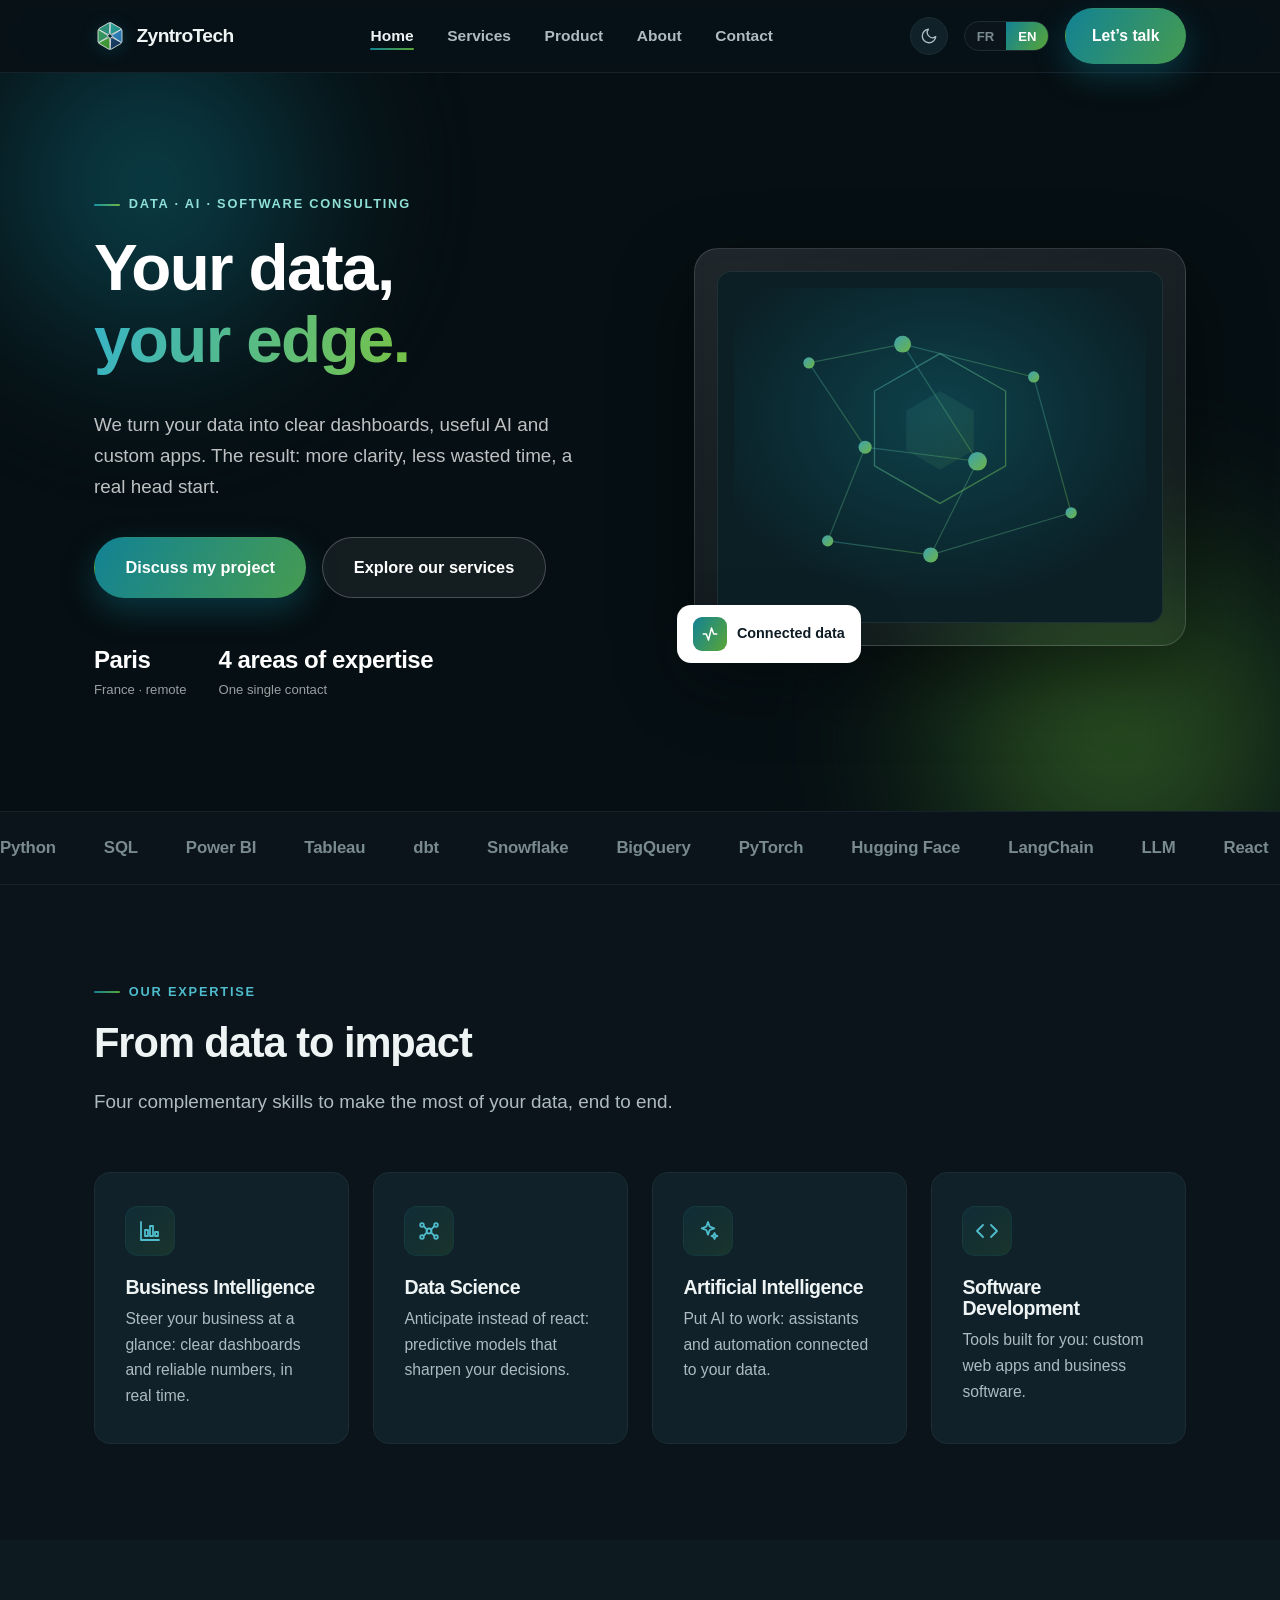
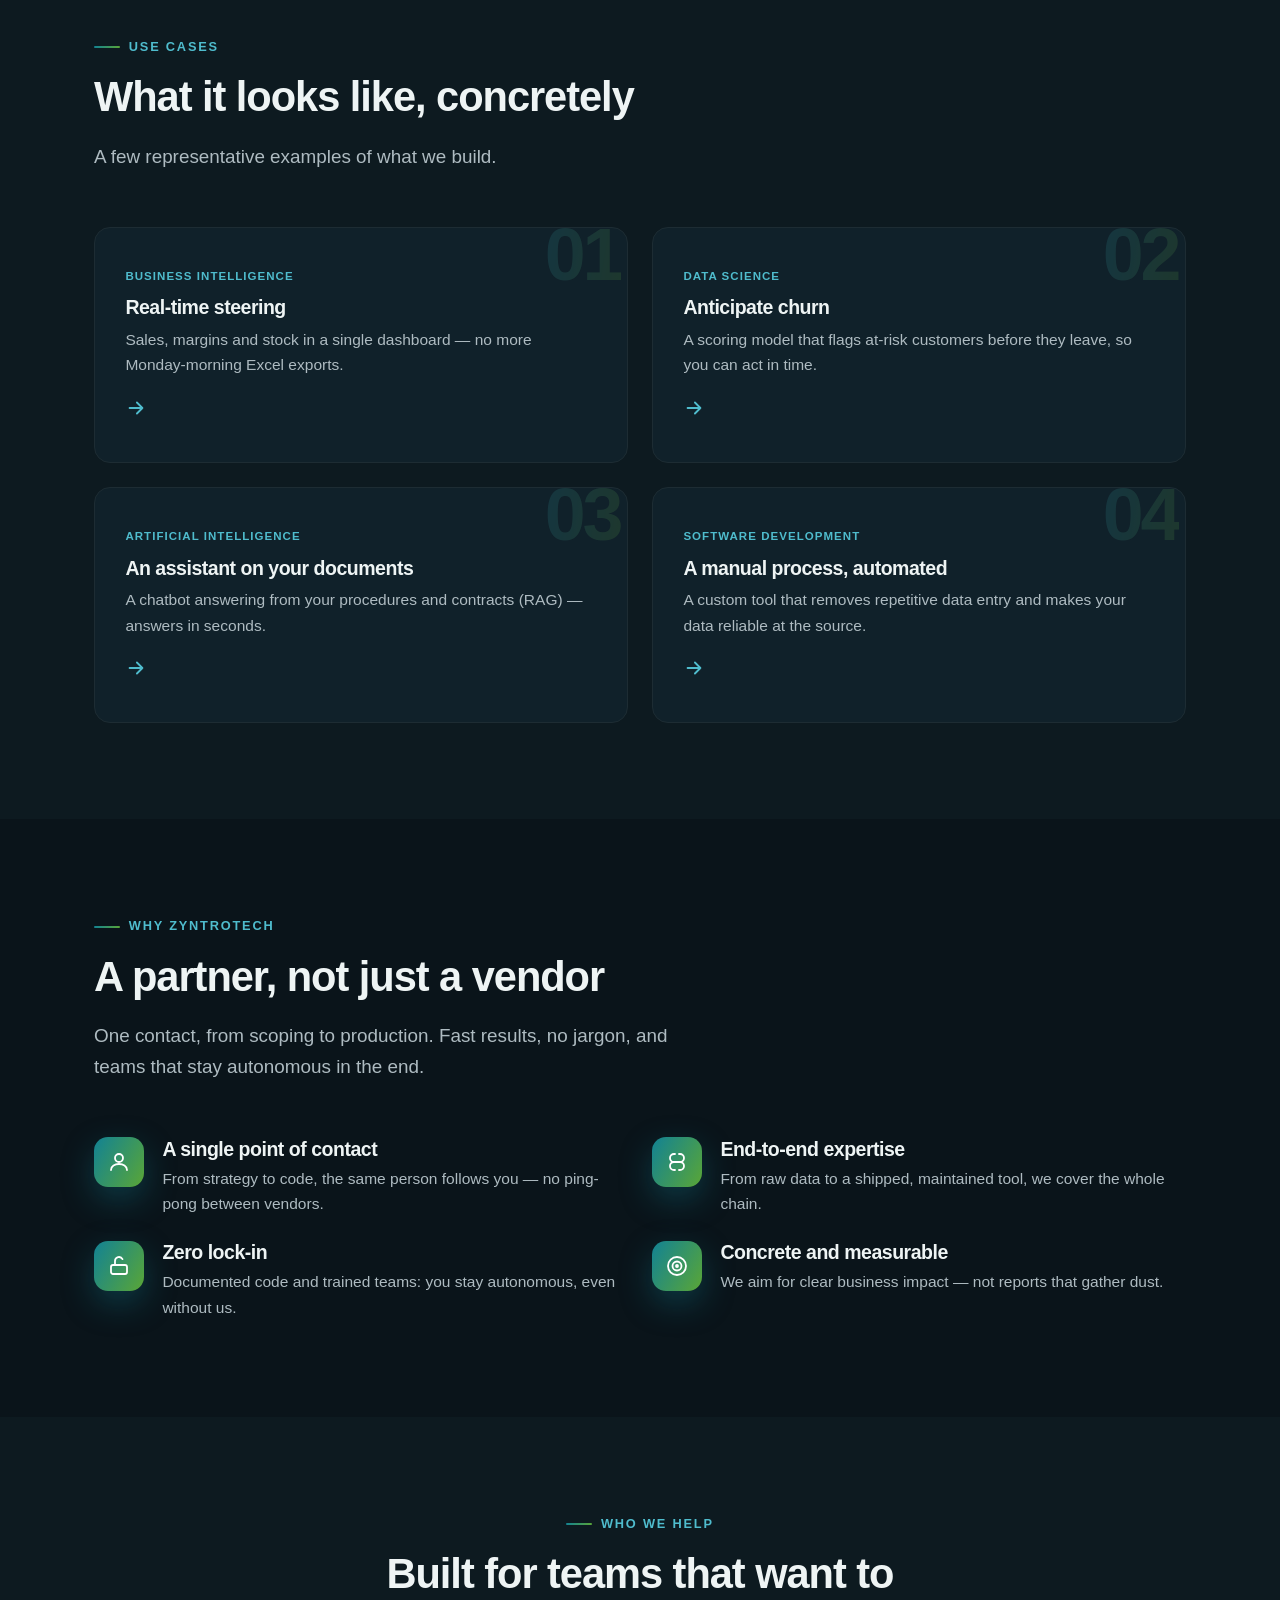
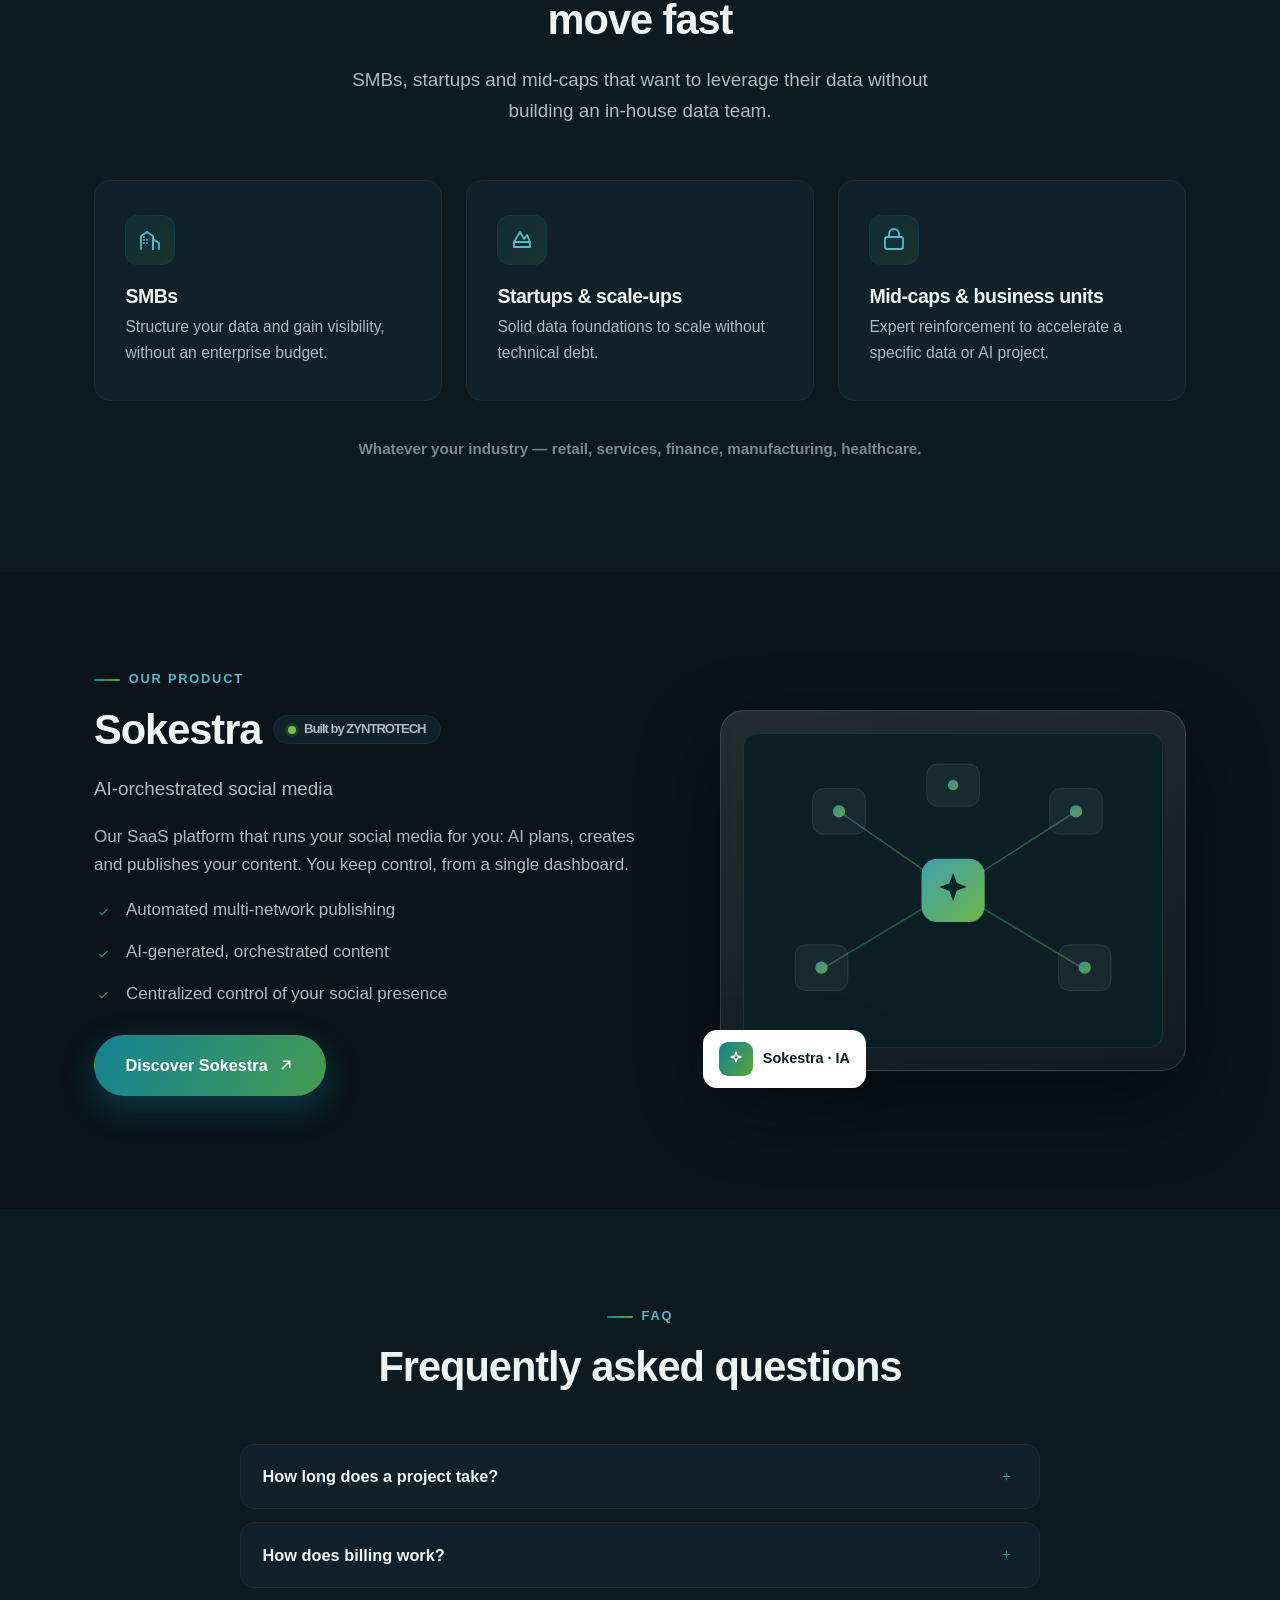
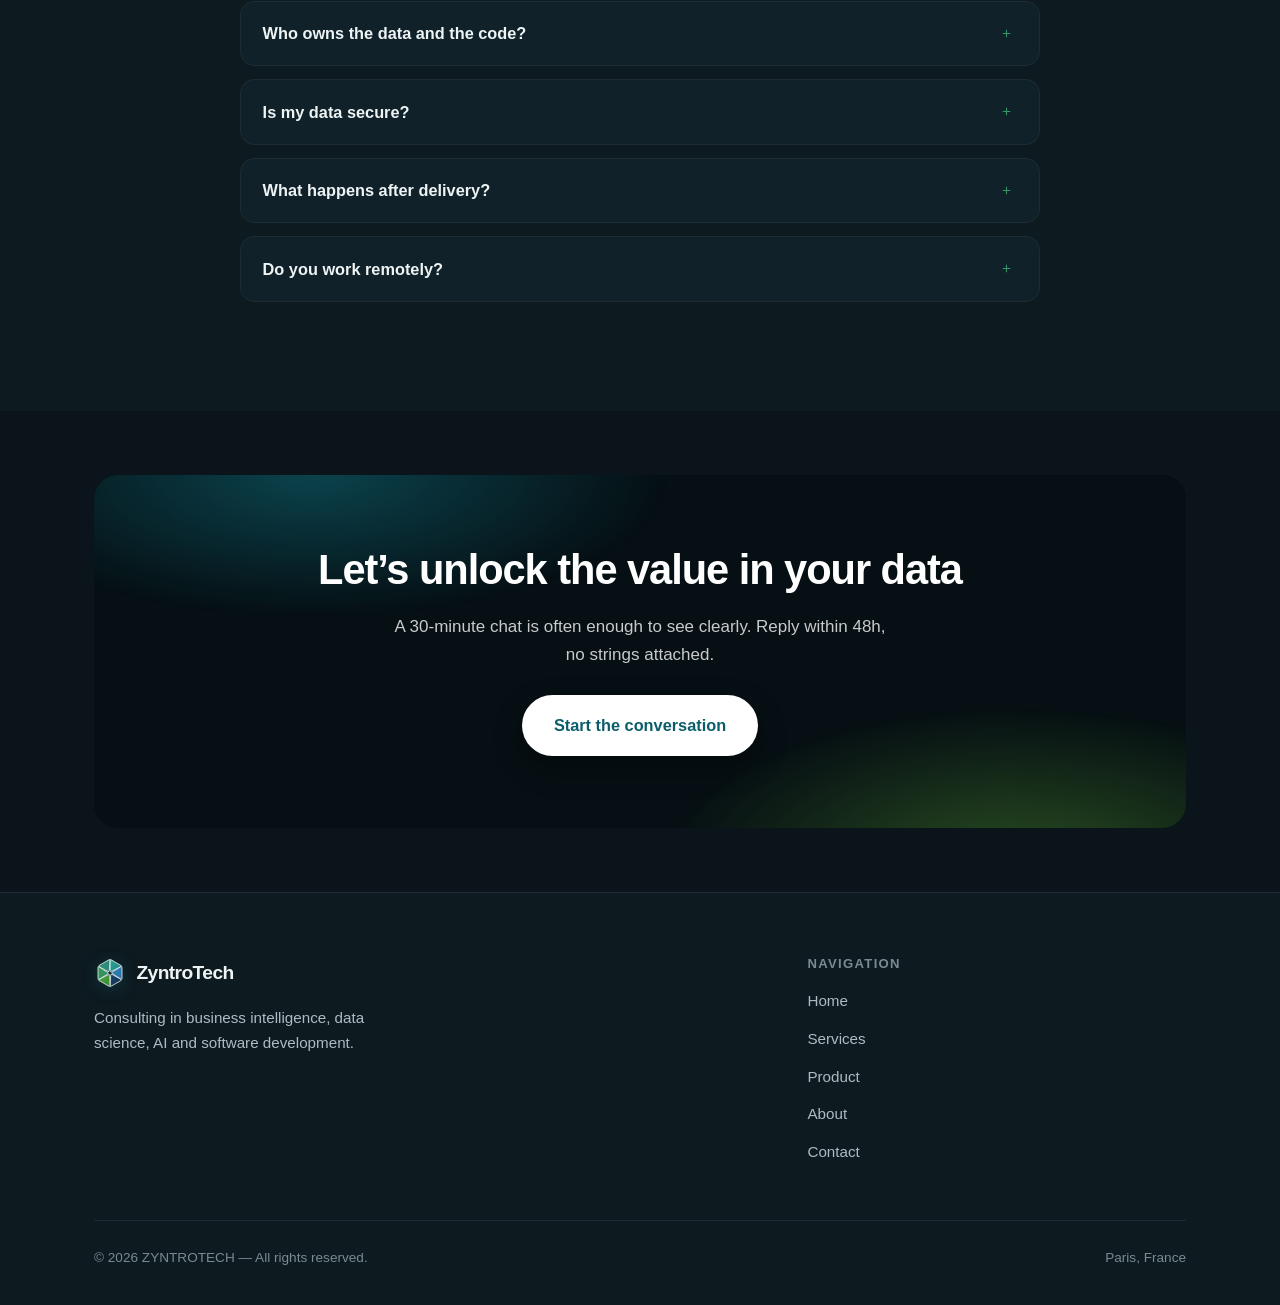
==== commit 36362e09: "Contenu enrichi (cas d'usage, différenciateurs, pour qui, FAQ) + localisation Paris - Accueil : sect" ====
--- a/index.html
+++ b/index.html
@@ -35,12 +35,10 @@
     "logo": "https://zyntrotech.com/assets/logo-mark.svg",
     "image": "https://zyntrotech.com/assets/og-image.png",
     "description": "Conseil en business intelligence, data science, intelligence artificielle et développement logiciel.",
-    "email": "contact@zyntrotech.com",
     "foundingDate": "2025-02",
     "address": {
       "@type": "PostalAddress",
-      "addressLocality": "Poissy",
-      "postalCode": "78300",
+      "addressLocality": "Paris",
       "addressCountry": "FR"
     },
     "knowsAbout": ["Business Intelligence", "Data Science", "Intelligence Artificielle", "Développement logiciel"]
@@ -101,7 +99,7 @@
           </div>
           <div class="hero-meta">
             <div class="hm">
-              <div class="n" data-i18n="home.hero.m1n">Poissy</div>
+              <div class="n" data-i18n="home.hero.m1n">Paris</div>
               <div class="l" data-i18n="home.hero.m1l">France · à distance</div>
             </div>
             <div class="hm">
@@ -224,25 +222,107 @@
       </div>
     </section>
 
-    <!-- ===== Approche ===== -->
+    <!-- ===== Cas d'usage ===== -->
     <section class="bg-alt">
-      <div class="container split">
-        <div class="reveal">
-          <span class="eyebrow" data-i18n="home.approach.eyebrow">Méthode</span>
+      <div class="container">
+        <div class="section-head reveal">
+          <span class="eyebrow" data-i18n="uc.eyebrow">Cas d’usage</span>
+          <h2 data-i18n="uc.title">Ce que ça donne, concrètement</h2>
+          <p class="lead" data-i18n="uc.lead">Quelques exemples représentatifs de ce que nous mettons en place.</p>
+        </div>
+        <div class="grid grid-2">
+          <article class="card uc-card reveal" data-delay="1">
+            <span class="uc-index">01</span>
+            <span class="card-tag" data-i18n="uc1.tag">Business Intelligence</span>
+            <h3 data-i18n="uc1.title">Un pilotage en temps réel</h3>
+            <p data-i18n="uc1.text">Ventes, marges et stocks dans un tableau de bord unique.</p>
+            <span class="uc-arrow"><svg viewBox="0 0 24 24" fill="none" stroke="currentColor" stroke-width="2" stroke-linecap="round" stroke-linejoin="round"><path d="M5 12h14M13 6l6 6-6 6"/></svg></span>
+          </article>
+          <article class="card uc-card reveal" data-delay="2">
+            <span class="uc-index">02</span>
+            <span class="card-tag" data-i18n="uc2.tag">Data Science</span>
+            <h3 data-i18n="uc2.title">Anticiper les départs clients</h3>
+            <p data-i18n="uc2.text">Un modèle de scoring qui repère les clients à risque.</p>
+            <span class="uc-arrow"><svg viewBox="0 0 24 24" fill="none" stroke="currentColor" stroke-width="2" stroke-linecap="round" stroke-linejoin="round"><path d="M5 12h14M13 6l6 6-6 6"/></svg></span>
+          </article>
+          <article class="card uc-card reveal" data-delay="3">
+            <span class="uc-index">03</span>
+            <span class="card-tag" data-i18n="uc3.tag">Intelligence Artificielle</span>
+            <h3 data-i18n="uc3.title">Un assistant sur vos documents</h3>
+            <p data-i18n="uc3.text">Un chatbot qui répond à partir de vos procédures (RAG).</p>
+            <span class="uc-arrow"><svg viewBox="0 0 24 24" fill="none" stroke="currentColor" stroke-width="2" stroke-linecap="round" stroke-linejoin="round"><path d="M5 12h14M13 6l6 6-6 6"/></svg></span>
+          </article>
+          <article class="card uc-card reveal" data-delay="4">
+            <span class="uc-index">04</span>
+            <span class="card-tag" data-i18n="uc4.tag">Développement</span>
+            <h3 data-i18n="uc4.title">Un process manuel automatisé</h3>
+            <p data-i18n="uc4.text">Un outil sur mesure qui supprime la saisie répétitive.</p>
+            <span class="uc-arrow"><svg viewBox="0 0 24 24" fill="none" stroke="currentColor" stroke-width="2" stroke-linecap="round" stroke-linejoin="round"><path d="M5 12h14M13 6l6 6-6 6"/></svg></span>
+          </article>
+        </div>
+      </div>
+    </section>
+
+    <!-- ===== Ce qui nous distingue ===== -->
+    <section>
+      <div class="container">
+        <div class="section-head reveal">
+          <span class="eyebrow" data-i18n="why.eyebrow">Pourquoi ZYNTROTECH</span>
           <h2 data-i18n="home.approach.title">Un partenaire, pas un prestataire</h2>
           <p class="lead" data-i18n="home.approach.text">Un seul interlocuteur, du cadrage à la mise en production.</p>
         </div>
-        <ul class="ticks reveal" data-delay="1">
-          <li data-i18n="home.approach.b1">Cadrage métier avant la première ligne de code</li>
-          <li data-i18n="home.approach.b2">Livraisons par itérations, sans effet tunnel</li>
-          <li data-i18n="home.approach.b3">Code et tableaux de bord documentés</li>
-          <li data-i18n="home.approach.b4">Vos équipes formées pour reprendre la main</li>
-        </ul>
+        <div class="grid grid-2">
+          <div class="why-item reveal" data-delay="1">
+            <span class="why-ic"><svg viewBox="0 0 24 24" fill="none" stroke="currentColor" stroke-width="1.8" stroke-linecap="round" stroke-linejoin="round"><circle cx="12" cy="8" r="4"/><path d="M4 20c0-4 4-6 8-6s8 2 8 6"/></svg></span>
+            <div><h3 data-i18n="why1.t">Un seul interlocuteur</h3><p data-i18n="why1.d">La même personne, du conseil au code.</p></div>
+          </div>
+          <div class="why-item reveal" data-delay="2">
+            <span class="why-ic"><svg viewBox="0 0 24 24" fill="none" stroke="currentColor" stroke-width="1.8" stroke-linecap="round" stroke-linejoin="round"><path d="M9 12h6"/><path d="M9 12a4 4 0 0 1 0-8h1M15 12a4 4 0 0 1 0 8h-1M9 12a4 4 0 0 0 0 8h1M15 12a4 4 0 0 0 0-8h-1"/></svg></span>
+            <div><h3 data-i18n="why2.t">Une expertise bout-en-bout</h3><p data-i18n="why2.d">De la donnée brute à l’outil maintenu.</p></div>
+          </div>
+          <div class="why-item reveal" data-delay="3">
+            <span class="why-ic"><svg viewBox="0 0 24 24" fill="none" stroke="currentColor" stroke-width="1.8" stroke-linecap="round" stroke-linejoin="round"><rect x="4" y="11" width="16" height="9" rx="2"/><path d="M8 11V7a4 4 0 0 1 7.5-1.9"/></svg></span>
+            <div><h3 data-i18n="why3.t">Zéro dépendance</h3><p data-i18n="why3.d">Vous restez autonomes, même sans nous.</p></div>
+          </div>
+          <div class="why-item reveal" data-delay="4">
+            <span class="why-ic"><svg viewBox="0 0 24 24" fill="none" stroke="currentColor" stroke-width="1.8" stroke-linecap="round" stroke-linejoin="round"><circle cx="12" cy="12" r="9"/><circle cx="12" cy="12" r="4.5"/><circle cx="12" cy="12" r="1"/></svg></span>
+            <div><h3 data-i18n="why4.t">Concret et mesurable</h3><p data-i18n="why4.d">Un impact métier clair, pas des rapports inertes.</p></div>
+          </div>
+        </div>
+      </div>
+    </section>
+
+    <!-- ===== Pour qui ===== -->
+    <section class="bg-alt">
+      <div class="container">
+        <div class="section-head center reveal">
+          <span class="eyebrow" data-i18n="who.eyebrow">Pour qui</span>
+          <h2 data-i18n="who.title">Pensé pour les équipes qui veulent avancer vite</h2>
+          <p class="lead" style="margin:0 auto" data-i18n="who.lead">PME, startups et ETI qui veulent exploiter leurs données sans monter une équipe data en interne.</p>
+        </div>
+        <div class="grid grid-3">
+          <article class="card reveal" data-delay="1">
+            <div class="icon"><svg viewBox="0 0 24 24" fill="none" stroke="currentColor" stroke-width="1.8" stroke-linecap="round" stroke-linejoin="round"><path d="M3 21V8l6-4 6 4v13"/><path d="M15 21V11l6 4v6"/><path d="M6 9h.01M9 12h.01M6 12h.01M9 15h.01M6 15h.01"/></svg></div>
+            <h3 data-i18n="who1.t">PME &amp; TPE</h3>
+            <p data-i18n="who1.d">Structurez vos données et gagnez en visibilité.</p>
+          </article>
+          <article class="card reveal" data-delay="2">
+            <div class="icon"><svg viewBox="0 0 24 24" fill="none" stroke="currentColor" stroke-width="1.8" stroke-linecap="round" stroke-linejoin="round"><path d="M4 14l6-10 4 7 3-4 3 7z"/><path d="M4 14v5h16v-5"/></svg></div>
+            <h3 data-i18n="who2.t">Startups &amp; scale-ups</h3>
+            <p data-i18n="who2.d">Des fondations data solides pour passer à l’échelle.</p>
+          </article>
+          <article class="card reveal" data-delay="3">
+            <div class="icon"><svg viewBox="0 0 24 24" fill="none" stroke="currentColor" stroke-width="1.8" stroke-linecap="round" stroke-linejoin="round"><rect x="3" y="9" width="18" height="12" rx="2"/><path d="M7 9V6a5 5 0 0 1 10 0v3"/></svg></div>
+            <h3 data-i18n="who3.t">ETI &amp; directions métier</h3>
+            <p data-i18n="who3.d">Un renfort expert pour accélérer un projet précis.</p>
+          </article>
+        </div>
+        <p class="who-sectors reveal" data-i18n="who.sectors">Quel que soit votre secteur — commerce, services, finance, industrie, santé.</p>
       </div>
     </section>
 
     <!-- ===== Produit : Sokestra ===== -->
-    <section id="product" class="bg-alt">
+    <section id="product">
       <div class="container split">
         <div class="reveal">
           <span class="eyebrow" data-i18n="product.eyebrow">Notre produit</span>
@@ -314,6 +394,42 @@
       </div>
     </section>
 
+    <!-- ===== FAQ ===== -->
+    <section class="bg-alt">
+      <div class="container">
+        <div class="section-head center reveal">
+          <span class="eyebrow" data-i18n="faq.eyebrow">FAQ</span>
+          <h2 data-i18n="faq.title">Questions fréquentes</h2>
+        </div>
+        <div class="faq reveal">
+          <details class="faq-item">
+            <summary data-i18n="faq.q1">Combien de temps prend un projet ?</summary>
+            <p class="faq-a" data-i18n="faq.a1">Cela dépend du périmètre, mais on livre par étapes courtes.</p>
+          </details>
+          <details class="faq-item">
+            <summary data-i18n="faq.q2">Comment se passe la facturation ?</summary>
+            <p class="faq-a" data-i18n="faq.a2">Au forfait ou en accompagnement, avec un devis clair.</p>
+          </details>
+          <details class="faq-item">
+            <summary data-i18n="faq.q3">À qui appartiennent les données et le code ?</summary>
+            <p class="faq-a" data-i18n="faq.a3">À vous, entièrement.</p>
+          </details>
+          <details class="faq-item">
+            <summary data-i18n="faq.q4">Mes données sont-elles en sécurité ?</summary>
+            <p class="faq-a" data-i18n="faq.a4">Oui, dans le respect du RGPD.</p>
+          </details>
+          <details class="faq-item">
+            <summary data-i18n="faq.q5">Que se passe-t-il après la livraison ?</summary>
+            <p class="faq-a" data-i18n="faq.a5">Vos équipes sont formées pour reprendre la main.</p>
+          </details>
+          <details class="faq-item">
+            <summary data-i18n="faq.q6">Travaillez-vous à distance ?</summary>
+            <p class="faq-a" data-i18n="faq.a6">Oui, partout en France et à distance.</p>
+          </details>
+        </div>
+      </div>
+    </section>
+
     <!-- ===== CTA ===== -->
     <section class="section-tight">
       <div class="container">
@@ -349,7 +465,7 @@
       </div>
       <div class="footer-bottom">
         <span>© <span data-year>2026</span> ZYNTROTECH — <span data-i18n="footer.rights">Tous droits réservés.</span></span>
-        <span>Poissy, France</span>
+        <span>Paris, France</span>
       </div>
     </div>
   </footer>
--- a/css/style.css
+++ b/css/style.css
@@ -14,7 +14,7 @@
   --muted:     #7a8a91;
   --line:      #1d2c33;
   --line-soft: #15222a;
-  --header-bg: rgba(10,20,26,.72);
+  --header-bg: rgba(8,17,22,.8);
 
   /* Marque (issue du logo) */
   --teal:      #19a3b8;
@@ -50,7 +50,7 @@
   --muted:     #6c7c87;
   --line:      #e4ebec;
   --line-soft: #eef3f3;
-  --header-bg: rgba(255,255,255,.72);
+  --header-bg: rgba(255,255,255,.8);
 
   --teal-deep: #0c5d6b;
   --accent:    #0e7f8f;
@@ -110,19 +110,22 @@
 }
 
 .eyebrow {
-  display: inline-flex;
-  align-items: center;
-  gap: .5rem;
+  display: block;
+  max-width: 100%;
   font-size: .8rem;
   font-weight: 700;
   letter-spacing: .14em;
   text-transform: uppercase;
   color: var(--teal-deep);
   margin-bottom: 1.1rem;
+  overflow-wrap: break-word;
 }
 .eyebrow::before {
   content: "";
+  display: inline-block;
   width: 26px; height: 2px;
+  vertical-align: middle;
+  margin-right: .55rem;
   border-radius: 2px;
   background: var(--grad-soft);
 }
@@ -435,6 +438,66 @@
 .reveal[data-delay="1"] { transition-delay: .08s; }
 .reveal[data-delay="2"] { transition-delay: .16s; }
 .reveal[data-delay="3"] { transition-delay: .24s; }
+.reveal[data-delay="4"] { transition-delay: .32s; }
+
+/* ---------- Cas d'usage ---------- */
+.uc-card { position: relative; overflow: hidden; padding-right: 2rem; }
+.uc-card .uc-index {
+  position: absolute; top: -.6rem; right: .4rem;
+  font-size: 4.6rem; font-weight: 800; line-height: 1; letter-spacing: -.04em;
+  background: var(--grad-text); -webkit-background-clip: text; background-clip: text;
+  -webkit-text-fill-color: transparent; opacity: .14; pointer-events: none;
+}
+.card-tag {
+  display: inline-block; font-size: .72rem; font-weight: 700;
+  letter-spacing: .09em; text-transform: uppercase; color: var(--teal-deep); margin-bottom: .7rem;
+}
+.uc-card h3 { margin-bottom: .5rem; }
+.uc-card p { margin: 0; font-size: .97rem; }
+.uc-arrow { margin-top: 1.2rem; display: inline-flex; color: var(--teal-deep); transition: transform .25s var(--ease); }
+.uc-arrow svg { width: 22px; height: 22px; }
+.uc-card:hover .uc-arrow { transform: translateX(7px); }
+
+/* ---------- Ce qui nous distingue ---------- */
+.why-item { display: flex; gap: 1.15rem; align-items: flex-start; }
+.why-ic {
+  flex: 0 0 auto; width: 50px; height: 50px; border-radius: 14px;
+  display: grid; place-items: center; color: #fff;
+  background: var(--grad-soft); box-shadow: var(--glow);
+}
+.why-ic svg { width: 24px; height: 24px; }
+.why-item h3 { margin: .1rem 0 .35rem; }
+.why-item p { margin: 0; font-size: .97rem; }
+
+/* ---------- Pour qui ---------- */
+.who-sectors {
+  margin-top: 2.2rem; text-align: center; color: var(--muted);
+  font-weight: 600; font-size: .95rem;
+}
+
+/* ---------- FAQ (accordéon) ---------- */
+.faq { max-width: 800px; margin: 0 auto; }
+.faq-item {
+  border: 1px solid var(--line); border-radius: 14px; background: var(--surface);
+  margin-bottom: .8rem; overflow: hidden;
+  transition: border-color .2s var(--ease), box-shadow .2s var(--ease);
+}
+.faq-item[open] { border-color: rgba(18,130,148,.4); box-shadow: var(--shadow); }
+.faq-item summary {
+  cursor: pointer; list-style: none; padding: 1.15rem 1.35rem;
+  font-weight: 650; font-size: 1.02rem; color: var(--ink);
+  display: flex; justify-content: space-between; align-items: center; gap: 1rem;
+}
+.faq-item summary::-webkit-details-marker { display: none; }
+.faq-item summary::after {
+  content: ""; flex: 0 0 auto; width: 22px; height: 22px; border-radius: 50%;
+  background: var(--grad-soft);
+  -webkit-mask: url("data:image/svg+xml,%3Csvg xmlns='http://www.w3.org/2000/svg' viewBox='0 0 24 24'%3E%3Cpath fill='black' d='M11 5h2v14h-2zM5 11h14v2H5z'/%3E%3C/svg%3E") center/60% no-repeat;
+          mask: url("data:image/svg+xml,%3Csvg xmlns='http://www.w3.org/2000/svg' viewBox='0 0 24 24'%3E%3Cpath fill='black' d='M11 5h2v14h-2zM5 11h14v2H5z'/%3E%3C/svg%3E") center/60% no-repeat;
+  transition: transform .28s var(--ease);
+}
+.faq-item[open] summary::after { transform: rotate(135deg); }
+.faq-a { padding: 0 1.35rem 1.25rem; margin: 0; color: var(--ink-soft); font-size: .97rem; line-height: 1.65; }
 
 /* ---------- Responsive ---------- */
 @media (max-width: 900px) {
@@ -446,21 +509,27 @@
   .contact-grid { grid-template-columns: 1fr; }
   .footer-top { grid-template-columns: 1fr 1fr; }
   .stats { grid-template-columns: 1fr 1fr; }
-}
-@media (max-width: 680px) {
+
+  /* Nav repliée en menu burger dès la tablette */
   .nav-toggle { display: block; }
   .nav-right .btn-primary { display: none; }
   .nav-links {
     position: absolute; top: 72px; left: 0; right: 0;
     flex-direction: column; align-items: flex-start; gap: 0;
-    background: var(--bg); border-bottom: 1px solid var(--line);
-    padding: .5rem 24px 1.4rem; max-height: 0; overflow: hidden;
-    transition: max-height .3s var(--ease); box-shadow: var(--shadow);
+    background: var(--bg); border-bottom: 1px solid transparent;
+    padding: 0 24px; max-height: 0; overflow: hidden; visibility: hidden;
+    transition: max-height .3s var(--ease), padding .3s var(--ease), visibility .3s var(--ease);
+    box-shadow: none;
   }
-  .nav-links.open { max-height: 360px; }
+  .nav-links.open {
+    max-height: 380px; padding: .5rem 24px 1.4rem; visibility: visible;
+    border-bottom-color: var(--line); box-shadow: var(--shadow);
+  }
   .nav-links li { width: 100%; }
   .nav-links a { display: block; padding: .9rem 0; width: 100%; }
   .nav-links a::after { display: none; }
+}
+@media (max-width: 680px) {
   .grid-3, .grid-2, .grid-4 { grid-template-columns: 1fr; }
   .footer-top { grid-template-columns: 1fr; }
   .stats { grid-template-columns: 1fr 1fr; }
@@ -468,6 +537,10 @@
   .hero { padding: 70px 0 50px; }
   .hero-meta { gap: 1.4rem; }
 }
+@media (max-width: 360px) {
+  .eyebrow { font-size: .72rem; letter-spacing: .08em; }
+  h1 { font-size: 2.1rem; }
+}
 
 @media (prefers-reduced-motion: reduce) {
   * { scroll-behavior: auto !important; animation: none !important; }
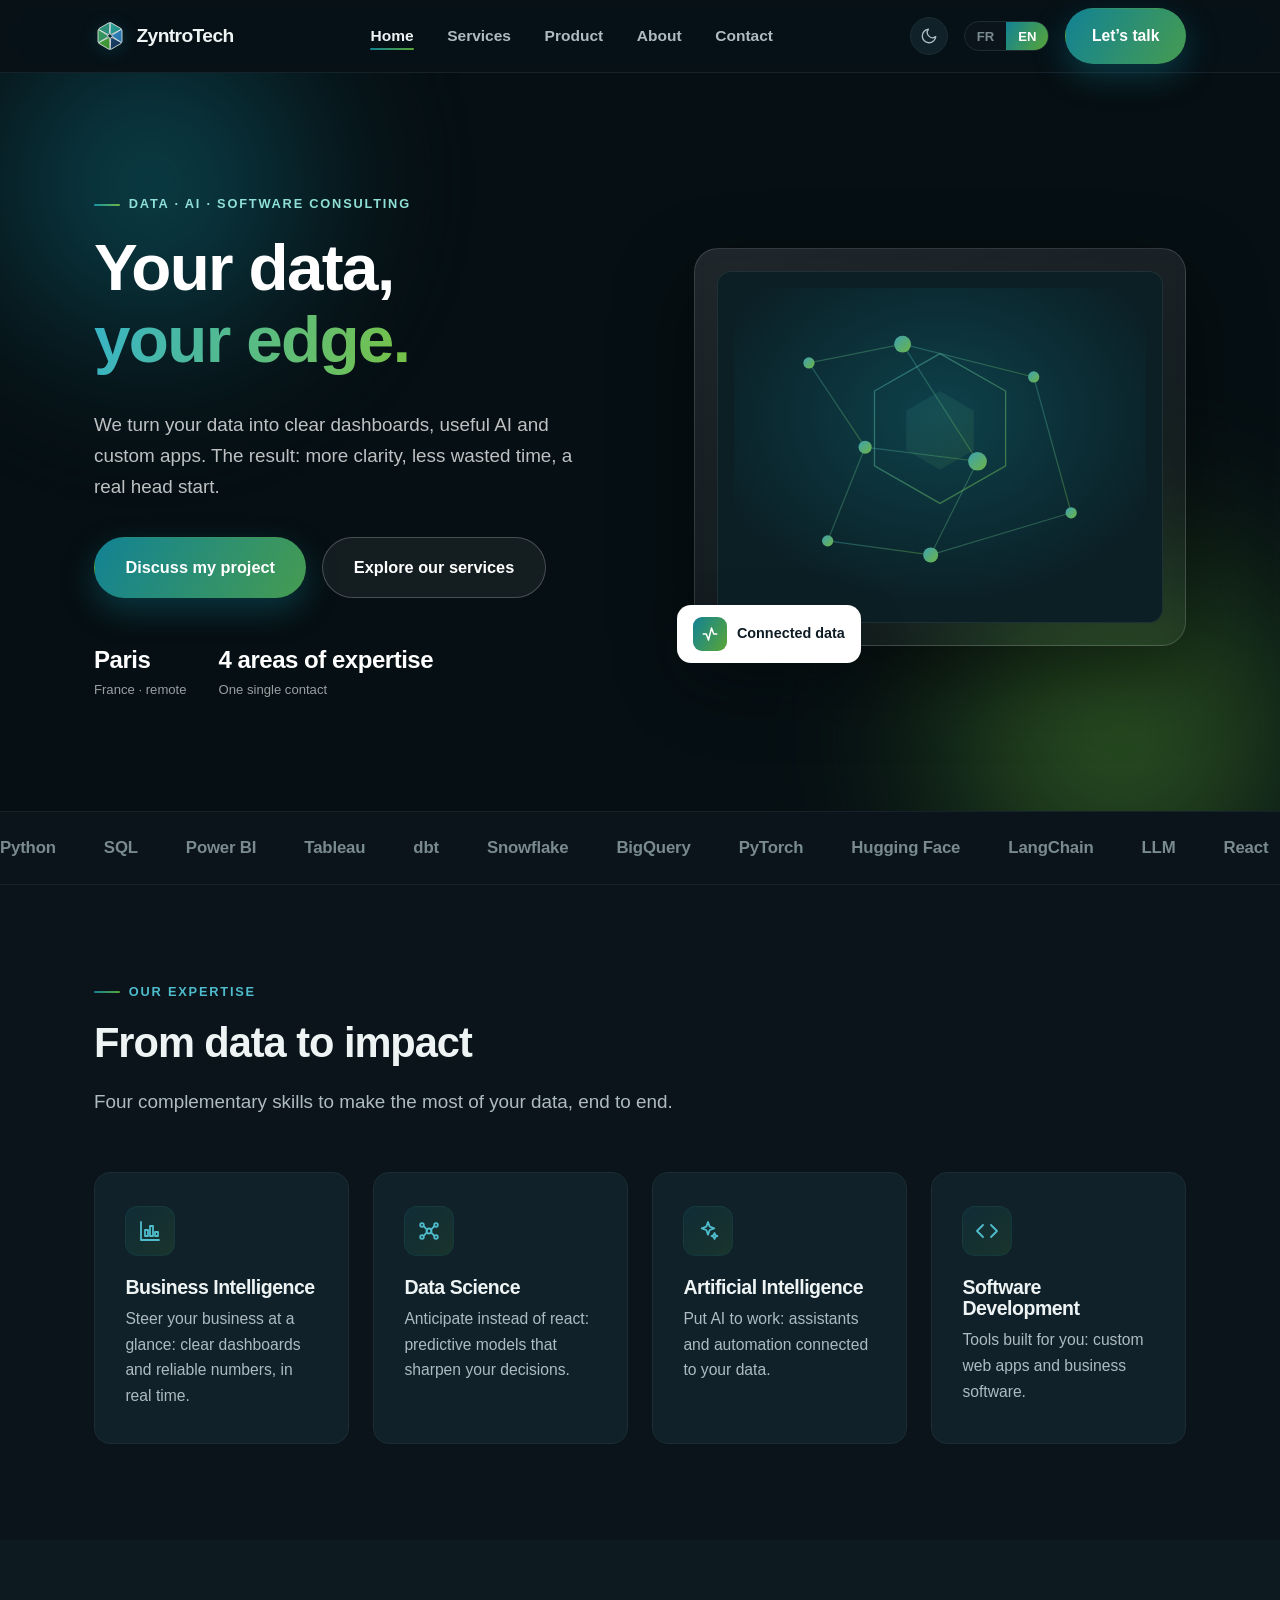
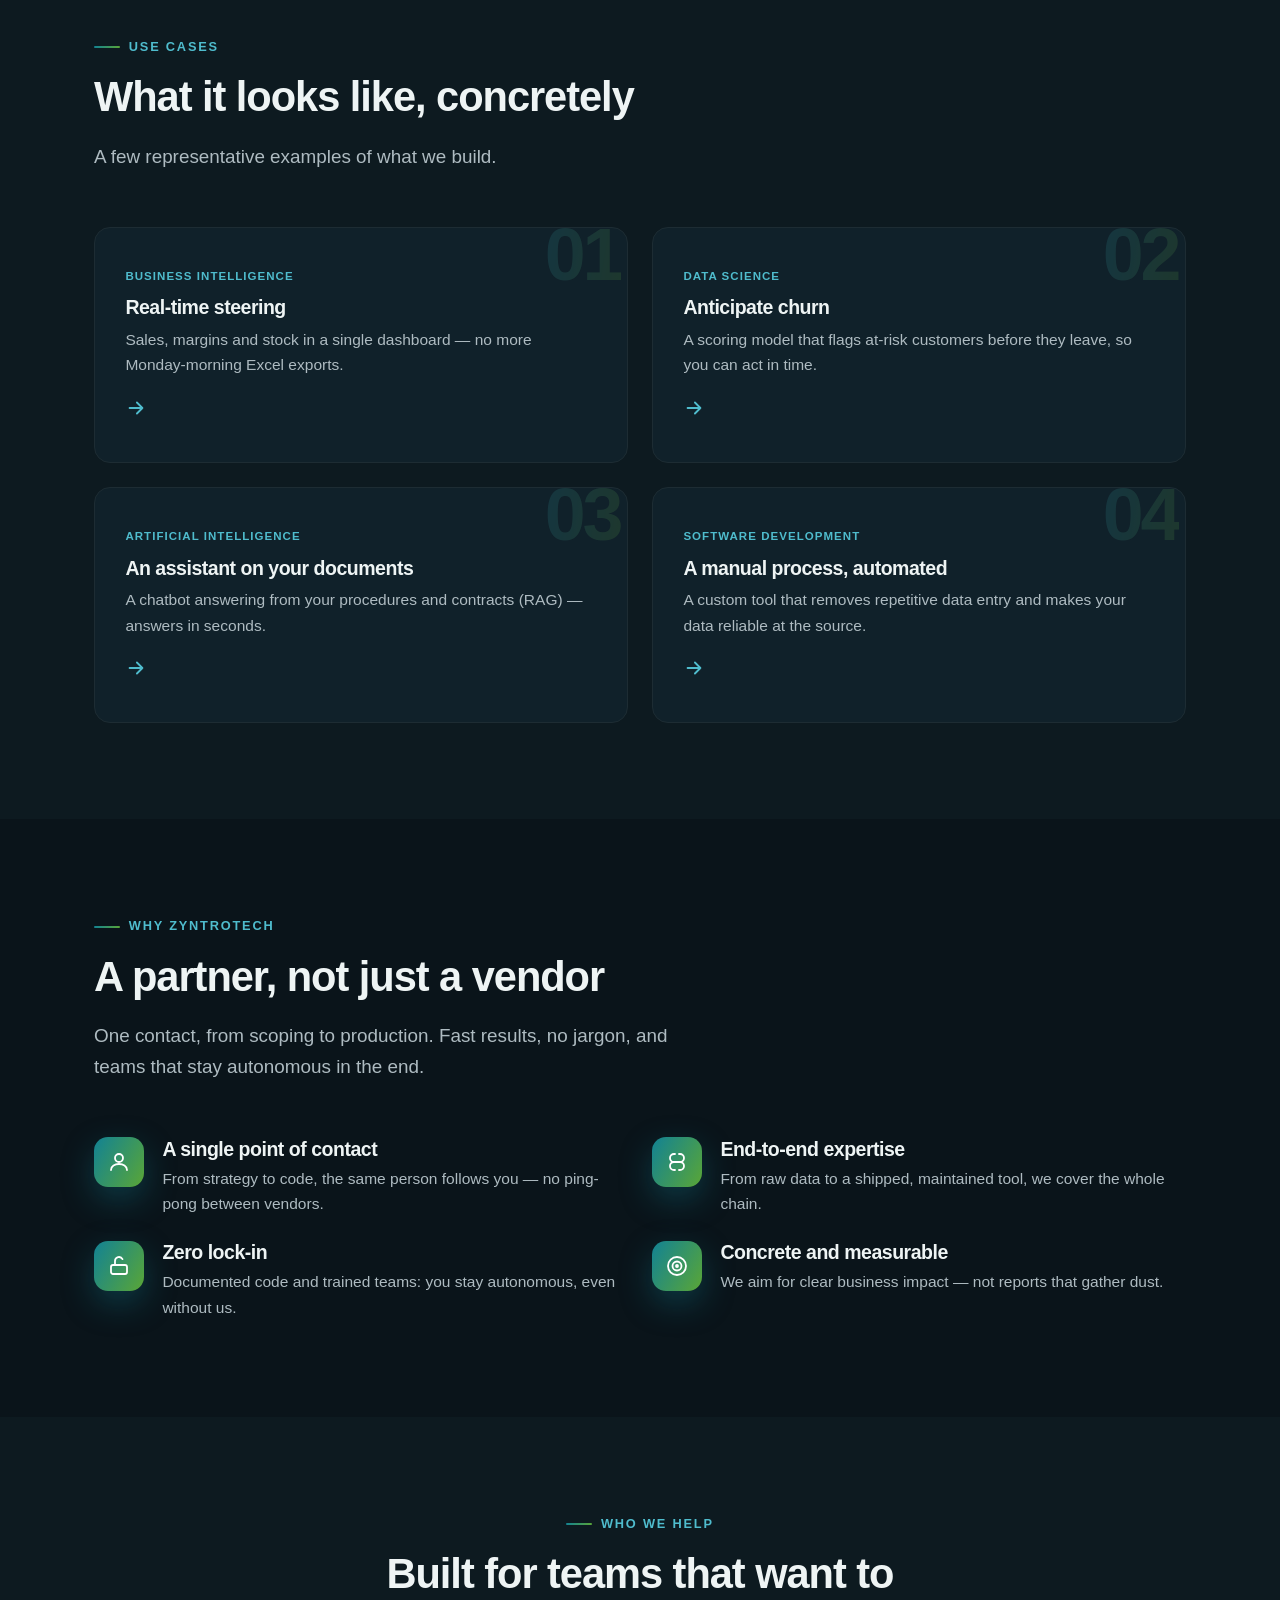
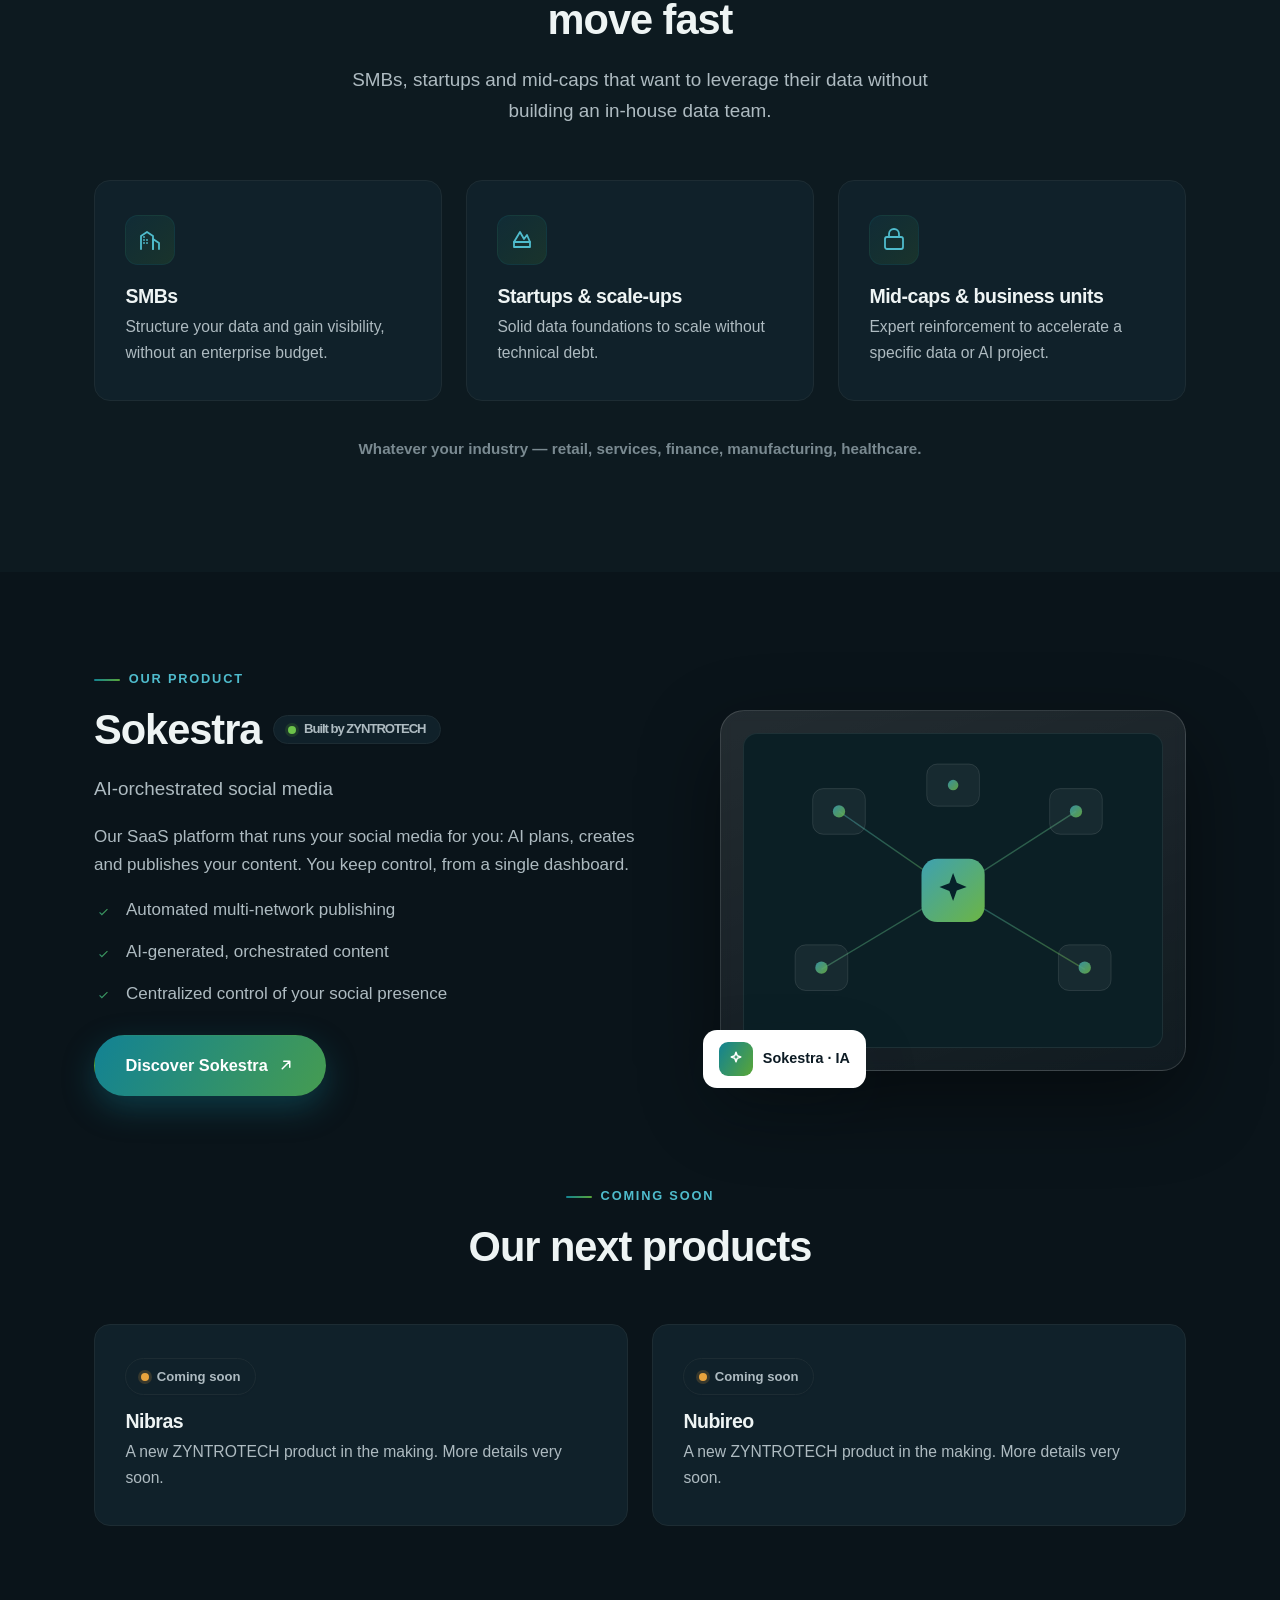
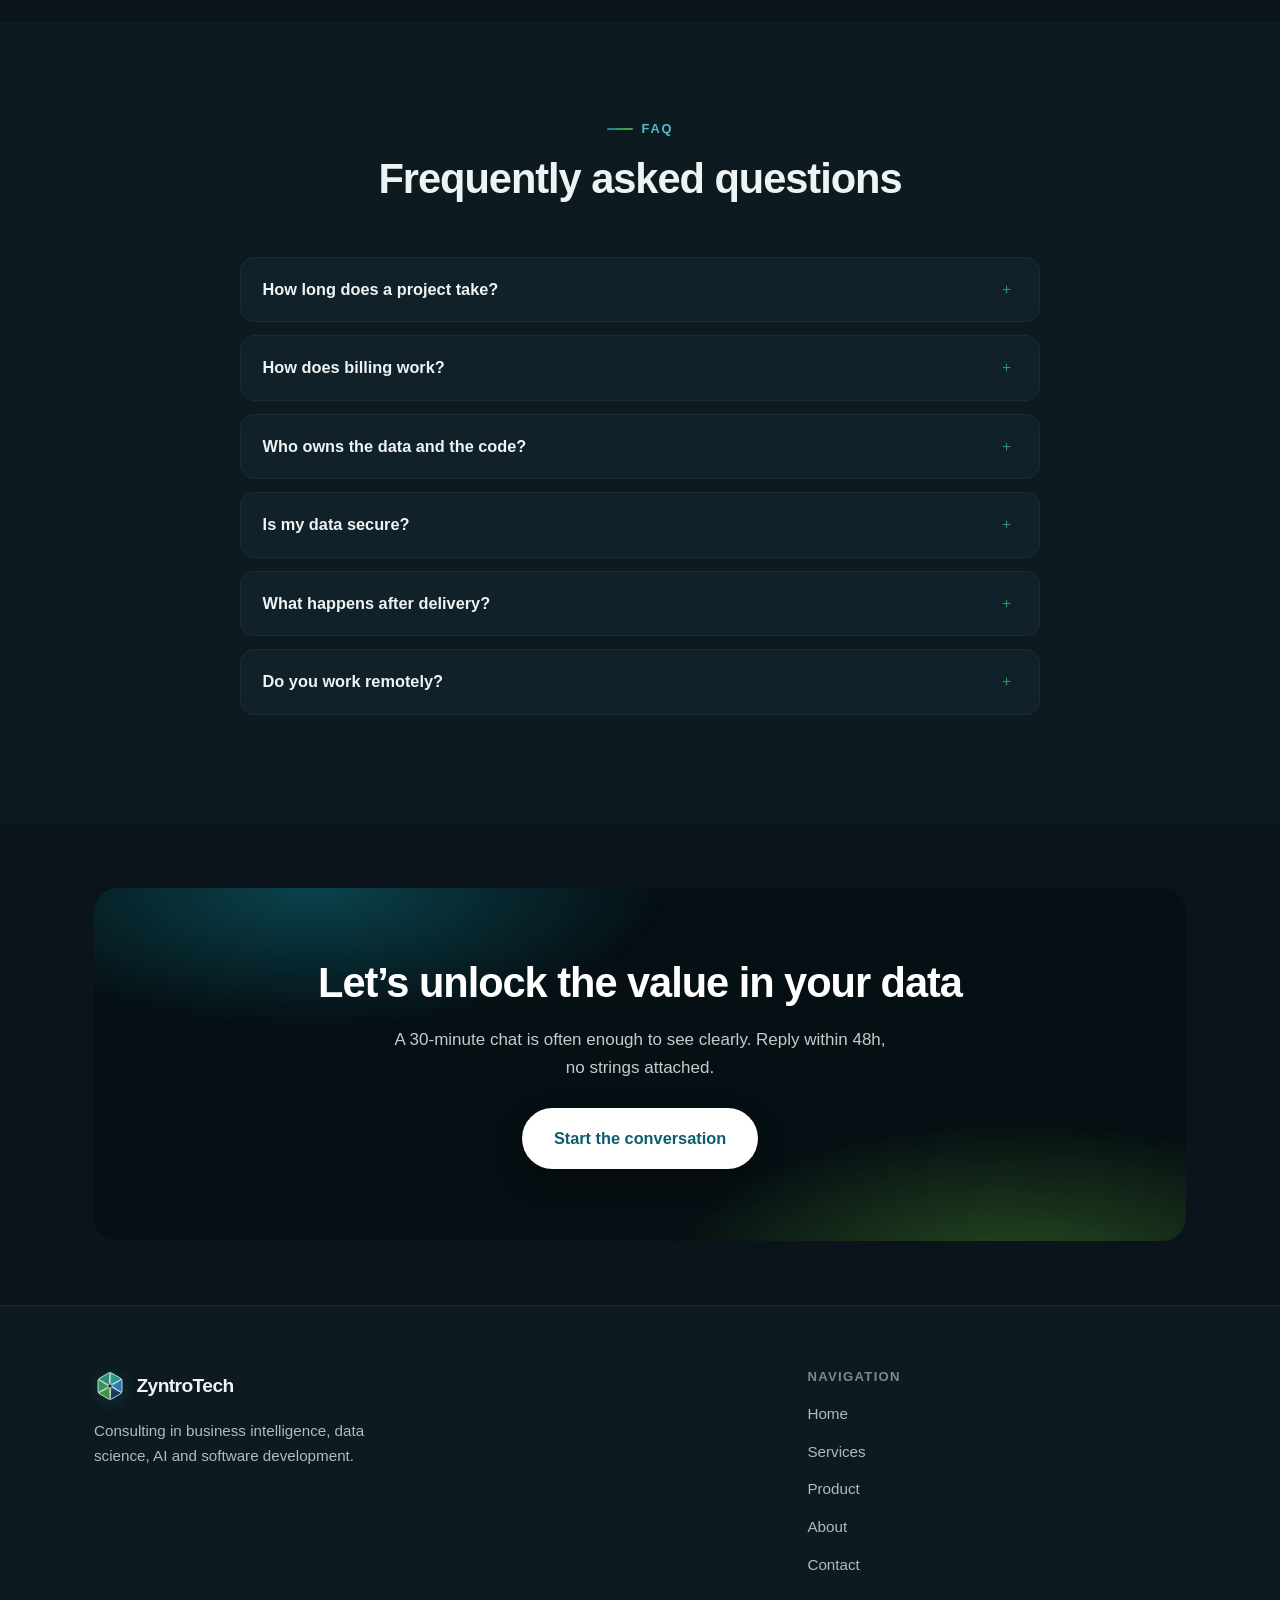
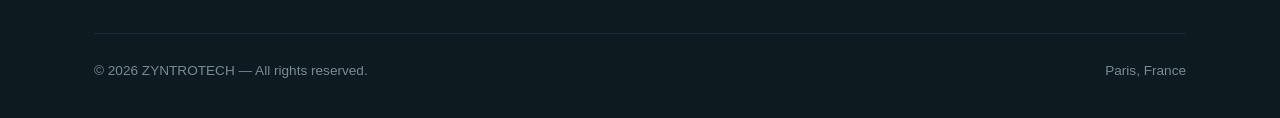
==== commit b95f1dde: "Ajout des produits à venir Nibras et Nubireo (coming soon) Co-Authored-By: Claude Fable 5 <noreply@a" ====
--- a/index.html
+++ b/index.html
@@ -392,6 +392,26 @@
           </div>
         </div>
       </div>
+
+      <!-- ===== À venir : Nibras & Nubireo ===== -->
+      <div class="container soon-block">
+        <div class="section-head center reveal">
+          <span class="eyebrow" data-i18n="soon.eyebrow">À venir</span>
+          <h2 data-i18n="soon.title">Nos prochains produits</h2>
+        </div>
+        <div class="grid grid-2">
+          <article class="card soon-card reveal" data-delay="1">
+            <span class="pill soon-pill"><span class="dot"></span><span data-i18n="soon.badge">Bientôt disponible</span></span>
+            <h3>Nibras</h3>
+            <p data-i18n="soon.nibras">Un nouveau produit ZYNTROTECH en préparation. Plus de détails très bientôt.</p>
+          </article>
+          <article class="card soon-card reveal" data-delay="2">
+            <span class="pill soon-pill"><span class="dot"></span><span data-i18n="soon.badge">Bientôt disponible</span></span>
+            <h3>Nubireo</h3>
+            <p data-i18n="soon.nubireo">Un nouveau produit ZYNTROTECH en préparation. Plus de détails très bientôt.</p>
+          </article>
+        </div>
+      </div>
     </section>
 
     <!-- ===== FAQ ===== -->
--- a/css/style.css
+++ b/css/style.css
@@ -145,6 +145,11 @@
   box-shadow: var(--shadow-sm);
 }
 .pill .dot { width: 8px; height: 8px; border-radius: 50%; background: var(--green); box-shadow: 0 0 0 3px rgba(90,166,54,.18); }
+
+/* Produits à venir */
+.soon-block { margin-top: 4.5rem; }
+.soon-card .soon-pill { margin-bottom: 1rem; }
+.soon-pill .dot { background: #e8a33d; box-shadow: 0 0 0 3px rgba(232,163,61,.18); }
 
 /* ---------- Boutons ---------- */
 .btn {
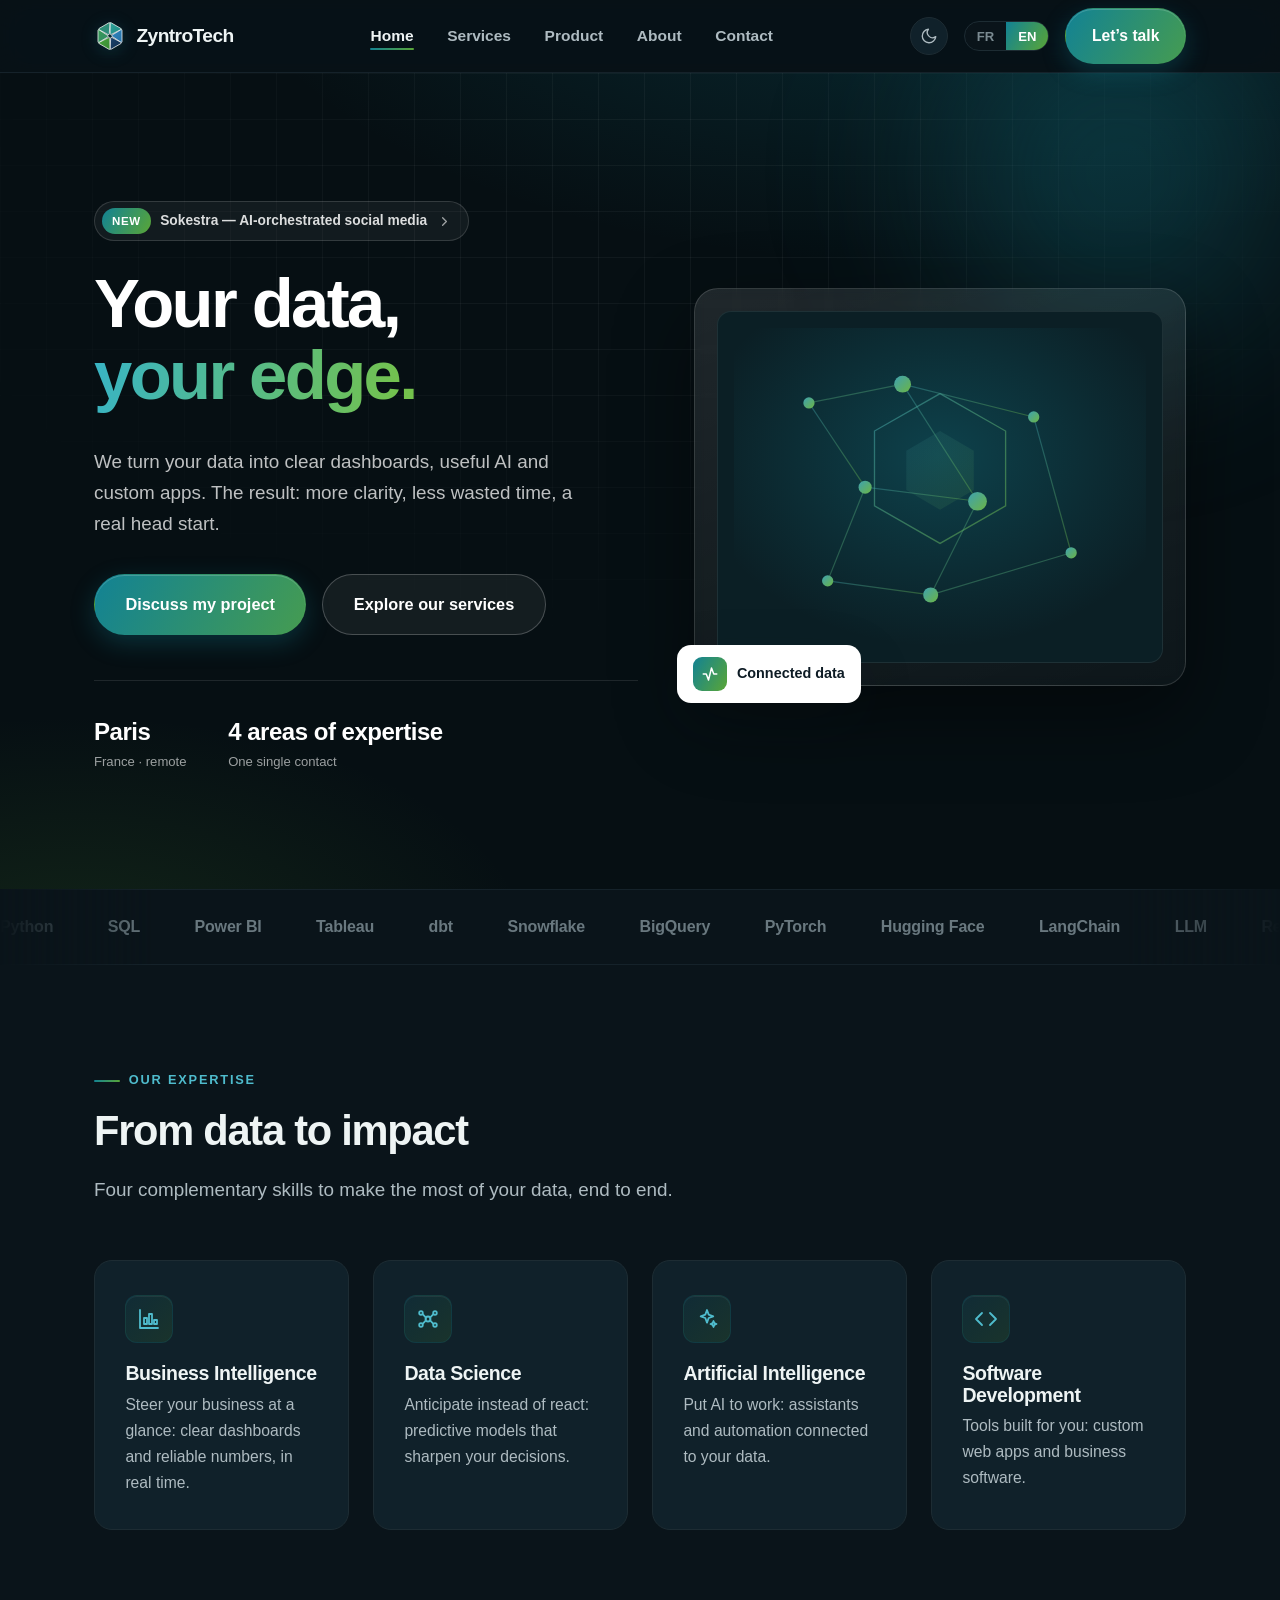
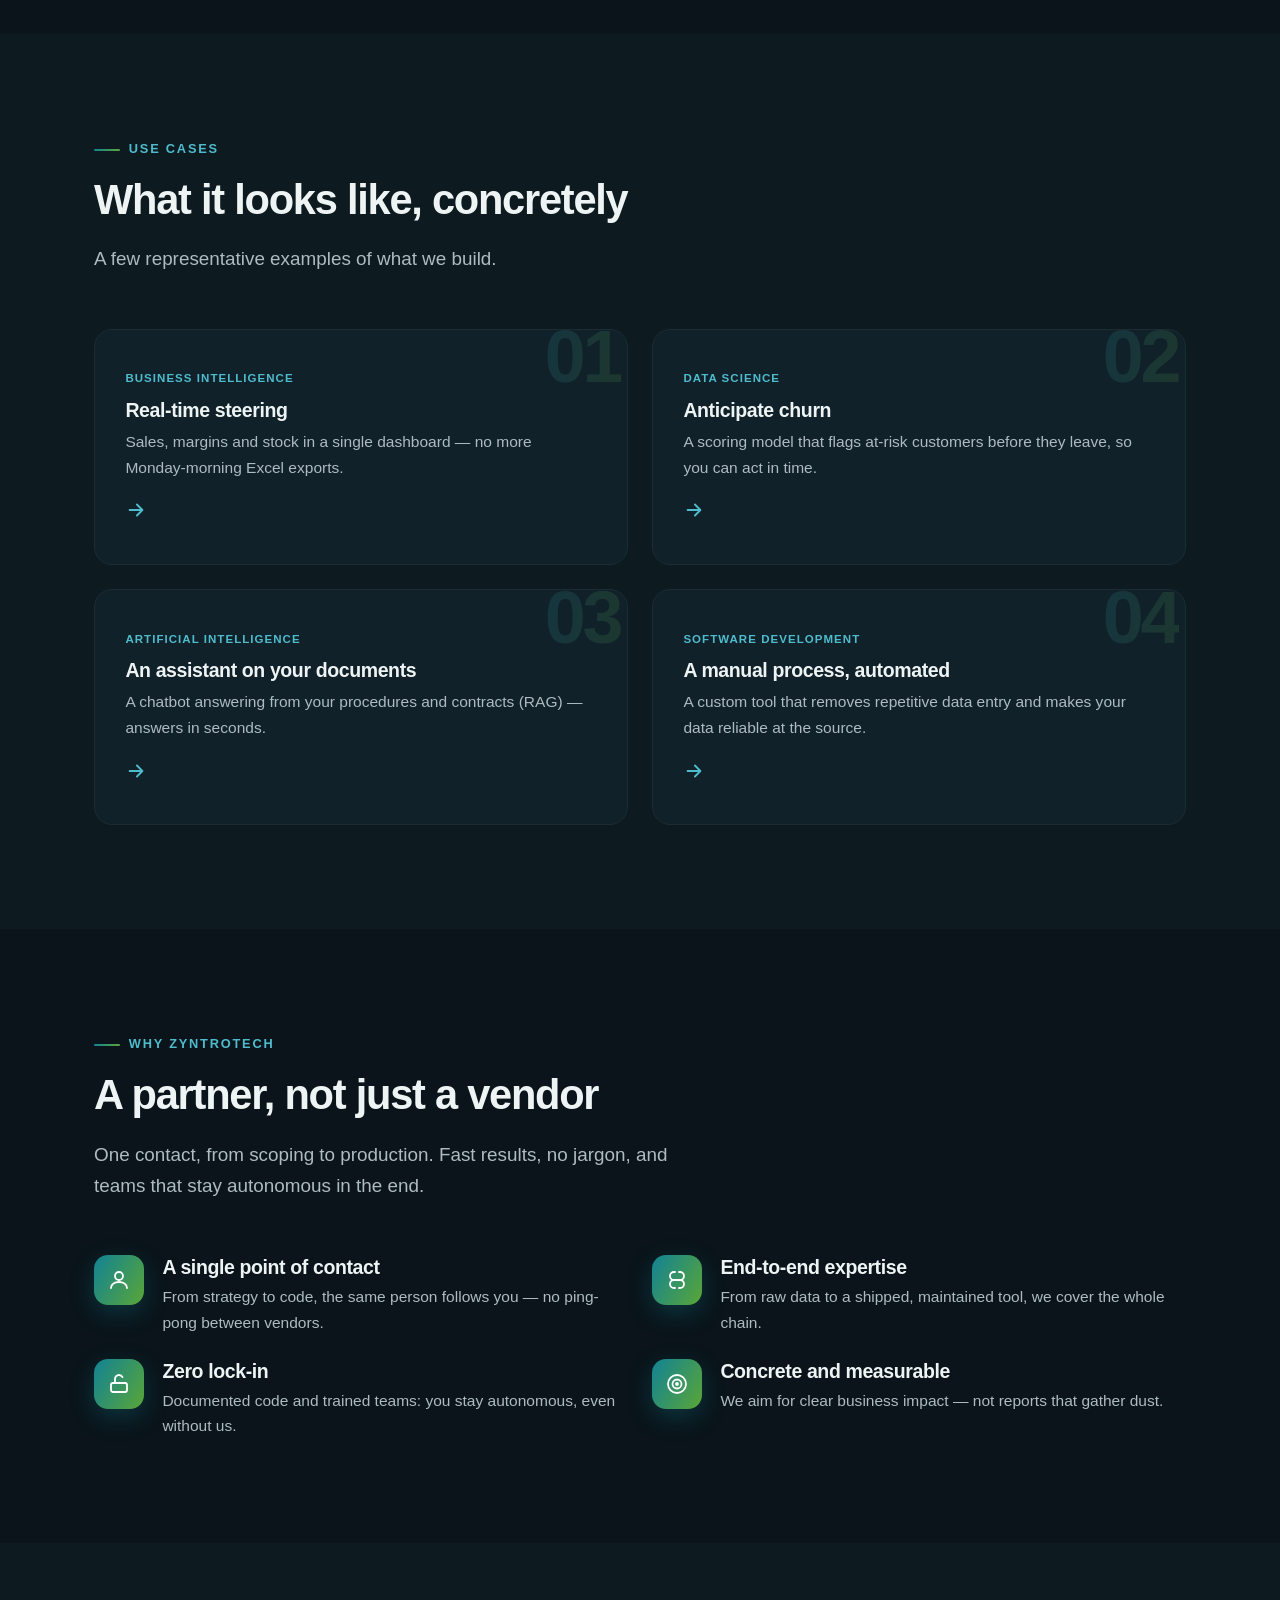
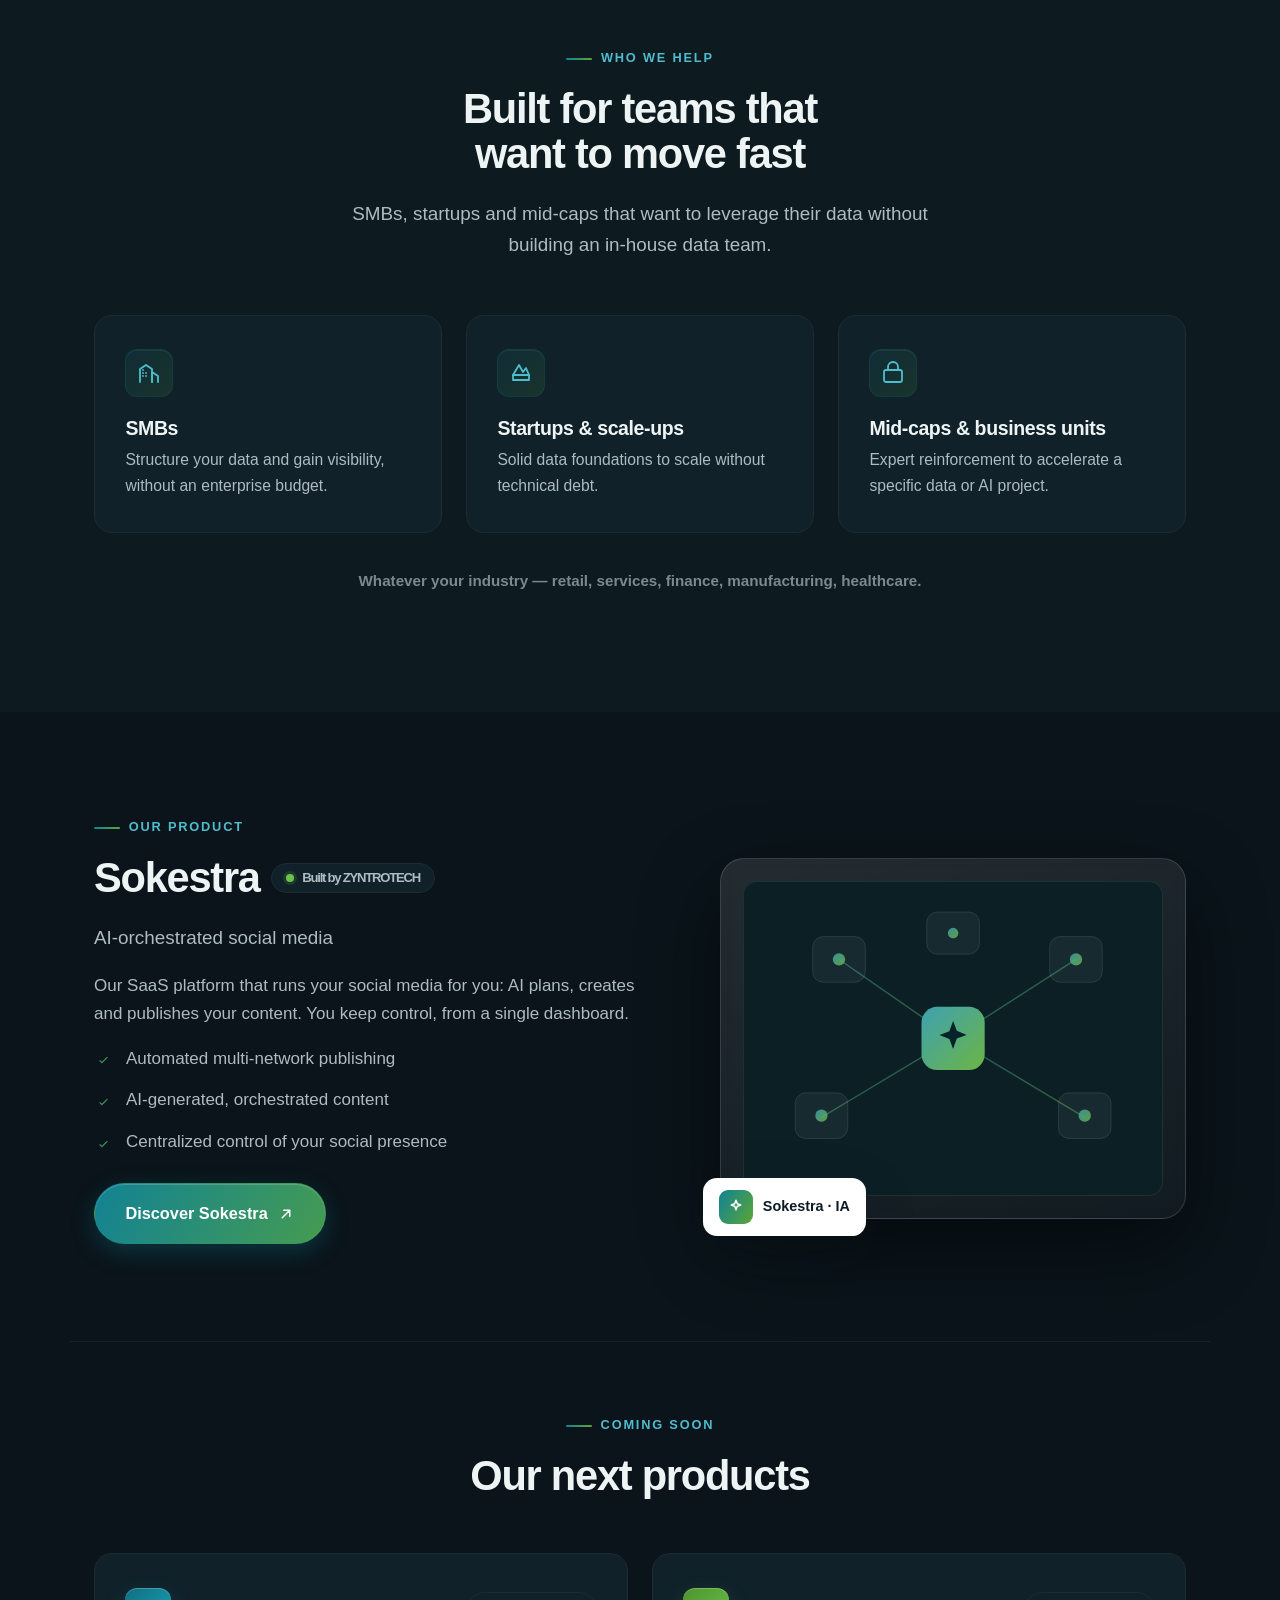
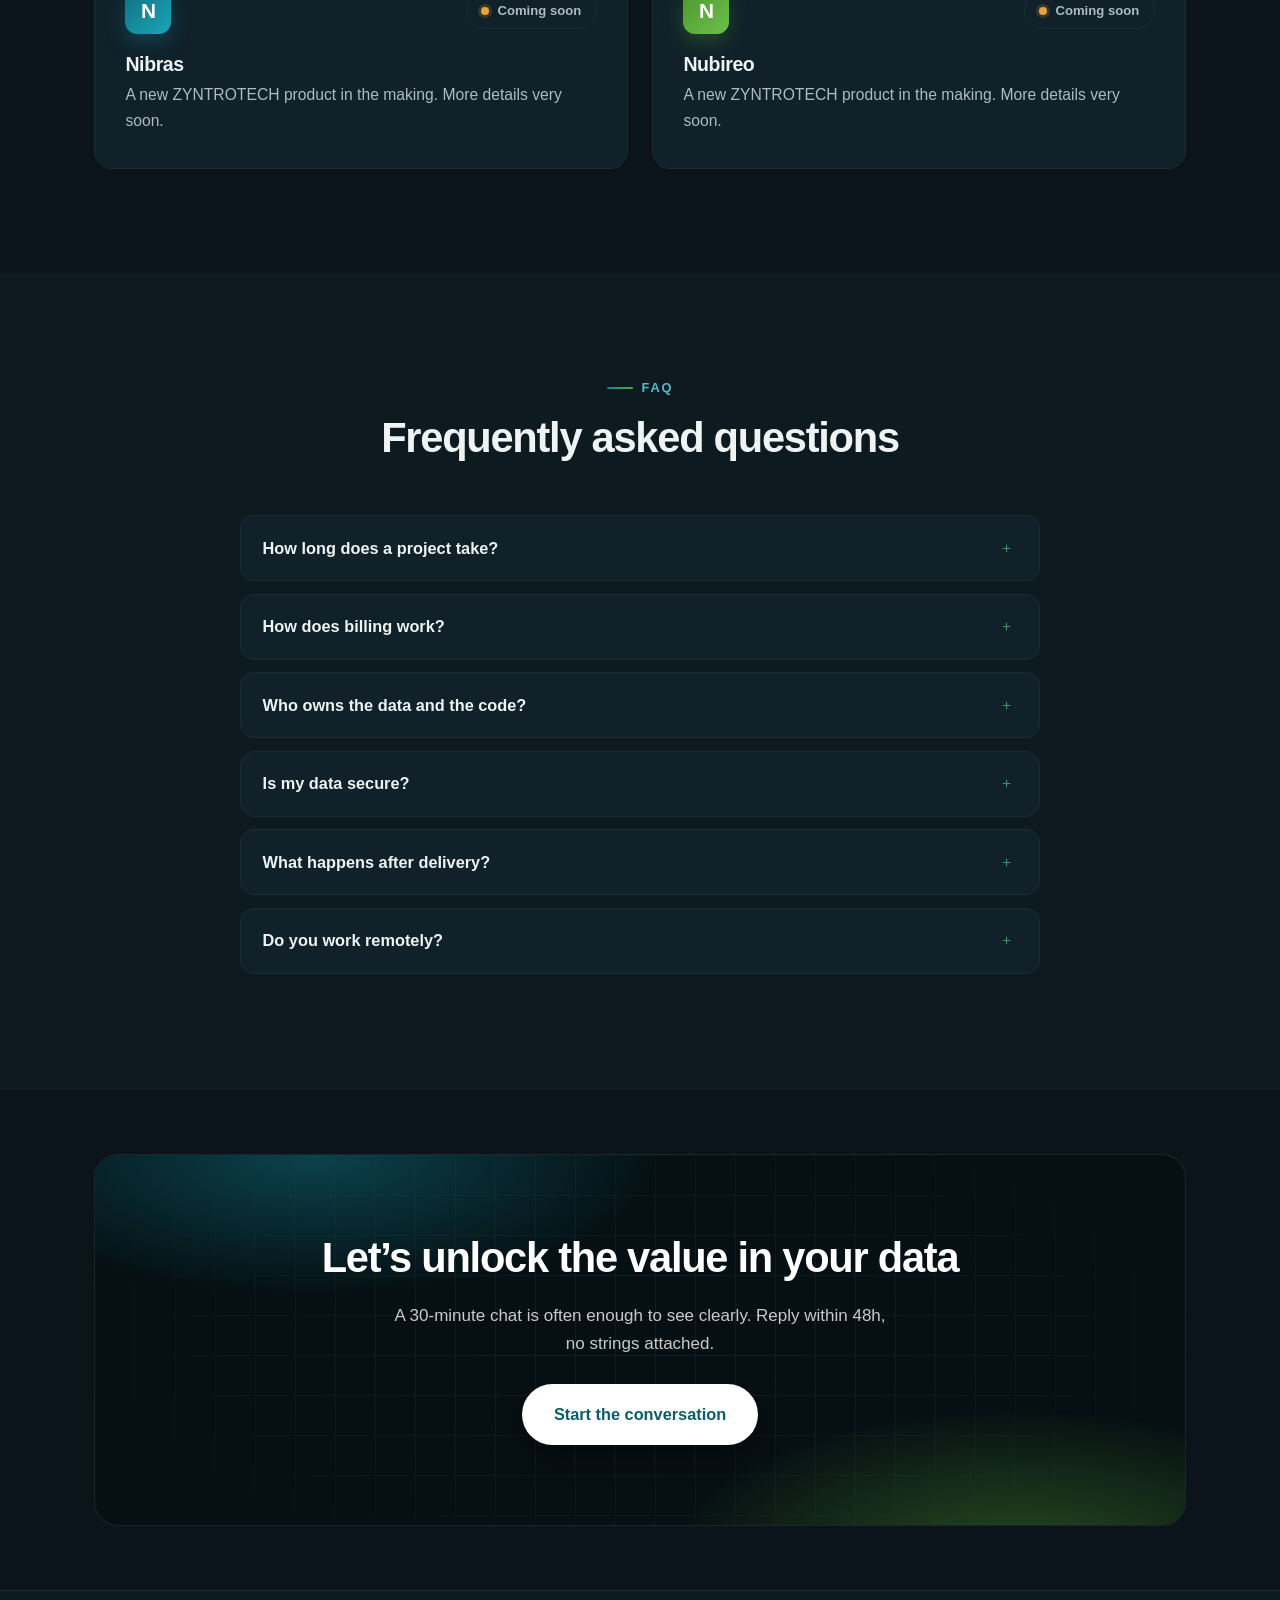
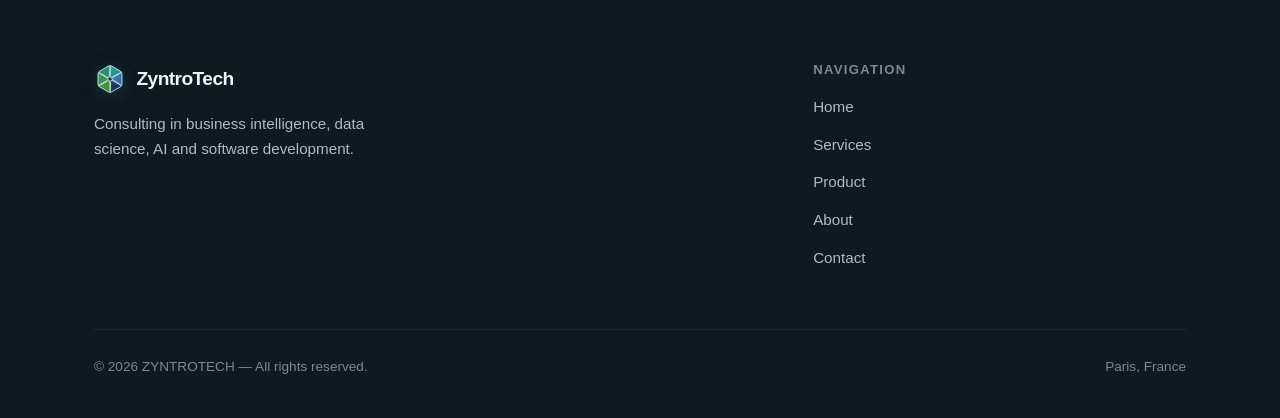
==== commit 70c9c8bb: "Design premium façon grand SaaS : hero raffiné, pilule d'annonce, finitions globales - Hero : grille" ====
--- a/index.html
+++ b/index.html
@@ -87,7 +87,11 @@
     <section class="hero-home">
       <div class="container hero-grid">
         <div>
-          <span class="eyebrow" data-i18n="home.hero.eyebrow">Data · BI · Logiciel</span>
+          <a class="announce" href="#product">
+            <span class="tag" data-i18n="home.hero.annTag">Nouveau</span>
+            <span data-i18n="home.hero.annText">Sokestra — réseaux sociaux orchestrés par l’IA</span>
+            <svg viewBox="0 0 24 24" fill="none" stroke="currentColor" stroke-width="2" stroke-linecap="round" stroke-linejoin="round"><path d="M9 6l6 6-6 6"/></svg>
+          </a>
           <h1>
             <span data-i18n="home.hero.title1">Vos données,</span><br />
             <span class="grad-text" data-i18n="home.hero.title2">enfin exploitées.</span>
@@ -401,12 +405,18 @@
         </div>
         <div class="grid grid-2">
           <article class="card soon-card reveal" data-delay="1">
-            <span class="pill soon-pill"><span class="dot"></span><span data-i18n="soon.badge">Bientôt disponible</span></span>
+            <div class="soon-head">
+              <span class="soon-mark mark-teal">N</span>
+              <span class="pill soon-pill"><span class="dot"></span><span data-i18n="soon.badge">Bientôt disponible</span></span>
+            </div>
             <h3>Nibras</h3>
             <p data-i18n="soon.nibras">Un nouveau produit ZYNTROTECH en préparation. Plus de détails très bientôt.</p>
           </article>
           <article class="card soon-card reveal" data-delay="2">
-            <span class="pill soon-pill"><span class="dot"></span><span data-i18n="soon.badge">Bientôt disponible</span></span>
+            <div class="soon-head">
+              <span class="soon-mark mark-green">N</span>
+              <span class="pill soon-pill"><span class="dot"></span><span data-i18n="soon.badge">Bientôt disponible</span></span>
+            </div>
             <h3>Nubireo</h3>
             <p data-i18n="soon.nubireo">Un nouveau produit ZYNTROTECH en préparation. Plus de détails très bientôt.</p>
           </article>
--- a/css/style.css
+++ b/css/style.css
@@ -29,14 +29,16 @@
   --grad-soft: linear-gradient(120deg, #128294 0%, #5aa636 100%);
   --grad-text: linear-gradient(100deg, #38b4c6 0%, #74c24c 95%);
 
-  --radius:    16px;
+  --radius:    18px;
   --radius-lg: 24px;
   --maxw:      1140px;
   --ease:      cubic-bezier(.22,.61,.36,1);
   --shadow-sm: 0 1px 2px rgba(13,27,36,.05);
-  --shadow:    0 4px 14px rgba(13,27,36,.07), 0 14px 40px rgba(13,27,36,.06);
+  --shadow:    0 2px 6px rgba(13,27,36,.06), 0 12px 32px rgba(13,27,36,.08);
   --shadow-lg: 0 18px 60px rgba(13,27,36,.14);
-  --glow:      0 12px 32px rgba(18,130,148,.35);
+  --glow:      0 8px 24px rgba(18,130,148,.30);
+
+  color-scheme: dark;
 }
 
 /* ===== Thème clair (toggle) ===== */
@@ -56,8 +58,10 @@
   --accent:    #0e7f8f;
   --accent-ink:#0a6877;
   --grad-text: linear-gradient(100deg, #1593a6 0%, #5aa636 95%);
-  --shadow:    0 4px 14px rgba(13,27,36,.07), 0 14px 40px rgba(13,27,36,.06);
+  --shadow:    0 2px 6px rgba(13,27,36,.05), 0 12px 32px rgba(13,27,36,.07);
   --shadow-lg: 0 18px 60px rgba(13,27,36,.14);
+
+  color-scheme: light;
 }
 
 * { box-sizing: border-box; }
@@ -73,22 +77,25 @@
   font-size: 17px;
   -webkit-font-smoothing: antialiased;
   text-rendering: optimizeLegibility;
+  font-feature-settings: "cv02", "cv03", "cv04", "cv11";
   overflow-x: hidden;
   transition: background .3s var(--ease), color .3s var(--ease);
 }
 
+:focus-visible { outline: 2px solid var(--accent); outline-offset: 3px; border-radius: 4px; }
+
 ::selection { background: rgba(90,166,54,.22); }
 
 h1, h2, h3, h4 {
   line-height: 1.1;
-  letter-spacing: -.025em;
+  letter-spacing: -.03em;
   font-weight: 700;
   margin: 0 0 .5em;
   color: var(--ink);
 }
-h1 { font-size: clamp(2.5rem, 6vw, 4.1rem); font-weight: 800; }
-h2 { font-size: clamp(1.8rem, 3.6vw, 2.6rem); }
-h3 { font-size: 1.22rem; }
+h1 { font-size: clamp(2.6rem, 6vw, 4.3rem); font-weight: 800; letter-spacing: -.038em; line-height: 1.04; }
+h2 { font-size: clamp(1.8rem, 3.6vw, 2.6rem); text-wrap: balance; }
+h3 { font-size: 1.22rem; letter-spacing: -.02em; }
 
 p { margin: 0 0 1em; color: var(--ink-soft); }
 
@@ -147,8 +154,15 @@
 .pill .dot { width: 8px; height: 8px; border-radius: 50%; background: var(--green); box-shadow: 0 0 0 3px rgba(90,166,54,.18); }
 
 /* Produits à venir */
-.soon-block { margin-top: 4.5rem; }
-.soon-card .soon-pill { margin-bottom: 1rem; }
+.soon-block { margin-top: 5rem; padding-top: 4.5rem; border-top: 1px solid var(--line-soft); }
+.soon-head { display: flex; align-items: center; justify-content: space-between; gap: 1rem; margin-bottom: 1.25rem; }
+.soon-mark {
+  width: 46px; height: 46px; border-radius: 12px;
+  display: grid; place-items: center;
+  font-weight: 800; font-size: 1.3rem; letter-spacing: -.02em; color: #fff;
+}
+.soon-mark.mark-teal  { background: linear-gradient(135deg, #0f6f80, #1ba5ba); box-shadow: 0 8px 20px rgba(18,130,148,.32), inset 0 1px 0 rgba(255,255,255,.22); }
+.soon-mark.mark-green { background: linear-gradient(135deg, #4d9430, #6cc24a); box-shadow: 0 8px 20px rgba(90,166,54,.28), inset 0 1px 0 rgba(255,255,255,.22); }
 .soon-pill .dot { background: #e8a33d; box-shadow: 0 0 0 3px rgba(232,163,61,.18); }
 
 /* ---------- Boutons ---------- */
@@ -163,10 +177,10 @@
   white-space: nowrap;
 }
 .btn svg { width: 18px; height: 18px; }
-.btn-primary { background: var(--grad-soft); color: #fff; box-shadow: var(--glow); background-size: 140% 140%; }
-.btn-primary:hover { color: #fff; transform: translateY(-2px); box-shadow: 0 16px 40px rgba(18,130,148,.45); }
+.btn-primary { background: var(--grad-soft); color: #fff; box-shadow: inset 0 1px 0 rgba(255,255,255,.18), var(--glow); background-size: 140% 140%; }
+.btn-primary:hover { color: #fff; transform: translateY(-1px); box-shadow: inset 0 1px 0 rgba(255,255,255,.18), 0 12px 32px rgba(18,130,148,.42); }
 .btn-ghost { background: var(--bg); color: var(--ink); border-color: var(--line); box-shadow: var(--shadow-sm); }
-.btn-ghost:hover { border-color: var(--teal); color: var(--teal-deep); transform: translateY(-2px); }
+.btn-ghost:hover { border-color: var(--teal); color: var(--teal-deep); transform: translateY(-1px); }
 .btn-lg { padding: 1rem 1.9rem; font-size: 1.02rem; }
 
 /* ---------- Header / Nav ---------- */
@@ -222,7 +236,7 @@
 .nav-toggle span { display: block; width: 24px; height: 2px; background: var(--ink); margin: 5px 0; border-radius: 2px; transition: .25s var(--ease); }
 
 /* ---------- Sections ---------- */
-section { padding: 96px 0; position: relative; }
+section { padding: 104px 0; position: relative; }
 .section-tight { padding: 64px 0; }
 .bg-alt { background: var(--bg-alt); }
 .section-head { max-width: 62ch; margin-bottom: 3.4rem; }
@@ -231,19 +245,51 @@
 
 /* ---------- HERO (showpiece) ---------- */
 .hero-home {
-  background: var(--bg-deep);
+  background:
+    radial-gradient(ellipse 90% 70% at 72% -20%, rgba(18,130,148,.26), transparent 62%),
+    radial-gradient(ellipse 55% 45% at 6% 108%, rgba(90,166,54,.14), transparent 65%),
+    var(--bg-deep);
   color: #fff;
-  padding: 120px 0 110px;
+  padding: 128px 0 116px;
   overflow: hidden;
   isolation: isolate;
 }
-.hero-home::before, .hero-home::after {
-  content: ""; position: absolute; border-radius: 50%; filter: blur(70px); z-index: -1; opacity: .55;
-  animation: float 14s ease-in-out infinite;
-}
-.hero-home::before { width: 460px; height: 460px; background: radial-gradient(circle, #128294, transparent 70%); top: -120px; left: -80px; }
-.hero-home::after  { width: 520px; height: 520px; background: radial-gradient(circle, #5aa636, transparent 70%); bottom: -180px; right: -100px; animation-delay: -7s; }
-@keyframes float { 0%,100% { transform: translateY(0) } 50% { transform: translateY(-26px) } }
+/* Grille technique en filigrane, fondue vers les bords */
+.hero-home::before {
+  content: ""; position: absolute; inset: 0; z-index: -1;
+  background-image:
+    linear-gradient(rgba(255,255,255,.045) 1px, transparent 1px),
+    linear-gradient(90deg, rgba(255,255,255,.045) 1px, transparent 1px);
+  background-size: 46px 46px;
+  -webkit-mask-image: radial-gradient(ellipse 78% 68% at 50% 18%, #000 22%, transparent 78%);
+          mask-image: radial-gradient(ellipse 78% 68% at 50% 18%, #000 22%, transparent 78%);
+}
+.hero-home::after {
+  content: ""; position: absolute; z-index: -1;
+  width: 560px; height: 560px; border-radius: 50%;
+  background: radial-gradient(circle, rgba(24,150,168,.32), transparent 65%);
+  top: -180px; right: -120px; filter: blur(70px);
+}
+
+/* Pilule d'annonce (nouveauté produit) */
+.announce {
+  display: inline-flex; align-items: center; gap: .6rem;
+  padding: .4rem 1rem .4rem .45rem;
+  border-radius: 999px;
+  background: rgba(255,255,255,.05);
+  border: 1px solid rgba(255,255,255,.14);
+  color: rgba(255,255,255,.85);
+  font-size: .86rem; font-weight: 600;
+  margin-bottom: 1.7rem;
+  transition: border-color .2s var(--ease), background .2s var(--ease), color .2s var(--ease);
+}
+.announce:hover { border-color: rgba(255,255,255,.34); background: rgba(255,255,255,.09); color: #fff; }
+.announce .tag {
+  background: var(--grad-soft); color: #fff;
+  border-radius: 999px; padding: .2rem .62rem;
+  font-size: .72rem; font-weight: 700; letter-spacing: .05em; text-transform: uppercase;
+}
+.announce svg { width: 15px; height: 15px; opacity: .7; flex: 0 0 auto; }
 
 .hero-grid { display: grid; grid-template-columns: 1.05fr .95fr; gap: 3.5rem; align-items: center; }
 .hero-home h1 { color: #fff; max-width: 14ch; }
@@ -254,8 +300,11 @@
 .hero-home .btn-ghost { background: rgba(255,255,255,.06); color: #fff; border-color: rgba(255,255,255,.22); box-shadow: none; }
 .hero-home .btn-ghost:hover { background: rgba(255,255,255,.12); border-color: rgba(255,255,255,.5); color: #fff; }
 
-.hero-meta { display: flex; gap: 2rem; margin-top: 2.6rem; flex-wrap: wrap; }
-.hero-meta .hm { }
+.hero-meta {
+  display: flex; gap: 2.6rem; flex-wrap: wrap;
+  margin-top: 2.8rem; padding-top: 1.9rem;
+  border-top: 1px solid rgba(255,255,255,.1);
+}
 .hero-meta .hm .n { font-size: 1.5rem; font-weight: 800; letter-spacing: -.02em; color: #fff; }
 .hero-meta .hm .l { font-size: .82rem; color: rgba(255,255,255,.6); }
 
@@ -313,9 +362,13 @@
 .hero-badge .ic { width: 34px; height: 34px; border-radius: 9px; background: var(--grad-soft); display: grid; place-items: center; color: #fff; }
 
 /* ---------- Marquee compétences ---------- */
-.marquee { border-block: 1px solid var(--line-soft); background: var(--bg); overflow: hidden; padding: 22px 0; }
-.marquee .row { display: flex; gap: 3rem; width: max-content; animation: scroll 26s linear infinite; }
-.marquee span { font-weight: 700; color: var(--muted); font-size: 1.05rem; letter-spacing: -.01em; white-space: nowrap; }
+.marquee {
+  border-block: 1px solid var(--line-soft); background: var(--bg); overflow: hidden; padding: 24px 0;
+  -webkit-mask-image: linear-gradient(90deg, transparent, #000 12%, #000 88%, transparent);
+          mask-image: linear-gradient(90deg, transparent, #000 12%, #000 88%, transparent);
+}
+.marquee .row { display: flex; gap: 3.4rem; width: max-content; animation: scroll 30s linear infinite; }
+.marquee span { font-weight: 600; color: var(--muted); font-size: 1rem; letter-spacing: -.01em; white-space: nowrap; opacity: .85; }
 .marquee:hover .row { animation-play-state: paused; }
 @keyframes scroll { from { transform: translateX(0) } to { transform: translateX(-50%) } }
 
@@ -336,16 +389,17 @@
   overflow: hidden;
 }
 .card::before {
-  content: ""; position: absolute; top: 0; left: 0; right: 0; height: 3px;
+  content: ""; position: absolute; top: 0; left: 0; right: 0; height: 2px;
   background: var(--grad-soft); transform: scaleX(0); transform-origin: left; transition: transform .3s var(--ease);
 }
-.card:hover { transform: translateY(-6px); box-shadow: var(--shadow); border-color: var(--line-soft); }
+.card:hover { transform: translateY(-4px); box-shadow: var(--shadow); border-color: rgba(25,163,184,.32); }
 .card:hover::before { transform: scaleX(1); }
 .card .icon {
-  width: 50px; height: 50px; display: grid; place-items: center;
-  border-radius: 13px; margin-bottom: 1.3rem;
+  width: 48px; height: 48px; display: grid; place-items: center;
+  border-radius: 12px; margin-bottom: 1.3rem;
   background: linear-gradient(135deg, rgba(18,130,148,.12), rgba(90,166,54,.14));
-  border: 1px solid rgba(18,130,148,.12);
+  border: 1px solid rgba(18,130,148,.16);
+  box-shadow: inset 0 1px 0 rgba(255,255,255,.06);
 }
 .card .icon svg { width: 24px; height: 24px; color: var(--teal-deep); }
 .card h3 { margin-bottom: .45rem; }
@@ -386,13 +440,23 @@
 .cta {
   position: relative; overflow: hidden;
   background: var(--bg-deep); color: #fff;
-  border-radius: var(--radius-lg); padding: 4.5rem 2rem; text-align: center;
+  border: 1px solid rgba(255,255,255,.09);
+  border-radius: var(--radius-lg); padding: 5rem 2rem; text-align: center;
   isolation: isolate;
 }
 .cta::before {
   content: ""; position: absolute; inset: 0; z-index: -1; opacity: .9;
   background: radial-gradient(600px 240px at 20% 0%, rgba(18,130,148,.5), transparent 60%),
               radial-gradient(600px 260px at 85% 110%, rgba(90,166,54,.45), transparent 60%);
+}
+.cta::after {
+  content: ""; position: absolute; inset: 0; z-index: -1;
+  background-image:
+    linear-gradient(rgba(255,255,255,.05) 1px, transparent 1px),
+    linear-gradient(90deg, rgba(255,255,255,.05) 1px, transparent 1px);
+  background-size: 40px 40px;
+  -webkit-mask-image: radial-gradient(ellipse 70% 90% at 50% 50%, #000 20%, transparent 80%);
+          mask-image: radial-gradient(ellipse 70% 90% at 50% 50%, #000 20%, transparent 80%);
 }
 .cta h2 { color: #fff; }
 .cta p { color: rgba(255,255,255,.78); max-width: 52ch; margin: 0 auto; }
@@ -423,8 +487,8 @@
 .contact-info .item .v { font-weight: 700; }
 
 /* ---------- Footer ---------- */
-.site-footer { border-top: 1px solid var(--line); padding: 64px 0 36px; background: var(--bg-alt); }
-.footer-top { display: grid; grid-template-columns: 1.8fr 1fr; gap: 2rem; margin-bottom: 2.8rem; }
+.site-footer { border-top: 1px solid var(--line); padding: 72px 0 40px; background: var(--bg-alt); }
+.footer-top { display: grid; grid-template-columns: 1.8fr 1fr; gap: 3rem; margin-bottom: 3rem; }
 .footer-top > div:first-child p { font-size: .95rem; max-width: 38ch; }
 .footer-col h4 { font-size: .82rem; text-transform: uppercase; letter-spacing: .1em; color: var(--muted); margin-bottom: 1rem; }
 .footer-col ul { list-style: none; margin: 0; padding: 0; }
@@ -438,7 +502,7 @@
 .legal p, .legal li { font-size: .96rem; }
 
 /* ---------- Reveal ---------- */
-.reveal { opacity: 0; transform: translateY(20px); transition: opacity .7s var(--ease), transform .7s var(--ease); }
+.reveal { opacity: 0; transform: translateY(14px); transition: opacity .6s var(--ease), transform .6s var(--ease); }
 .reveal.in { opacity: 1; transform: none; }
 .reveal[data-delay="1"] { transition-delay: .08s; }
 .reveal[data-delay="2"] { transition-delay: .16s; }
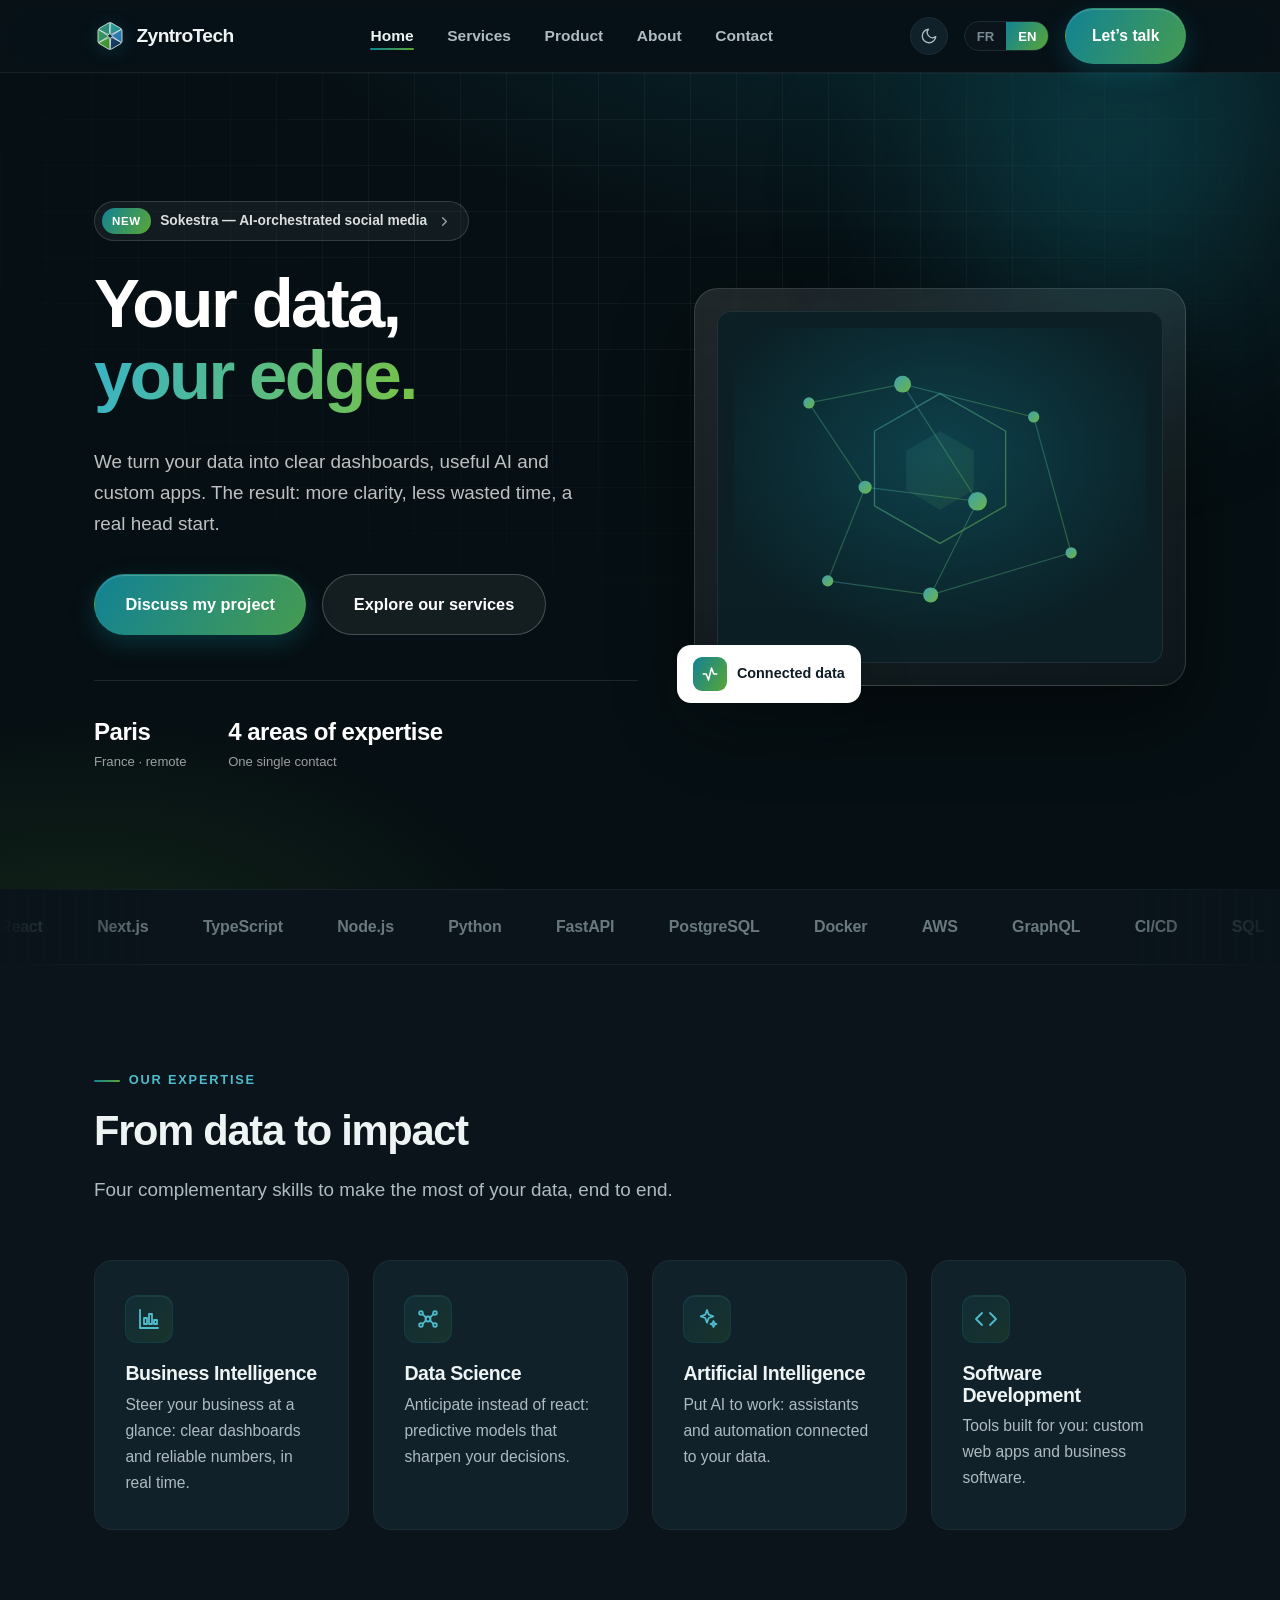
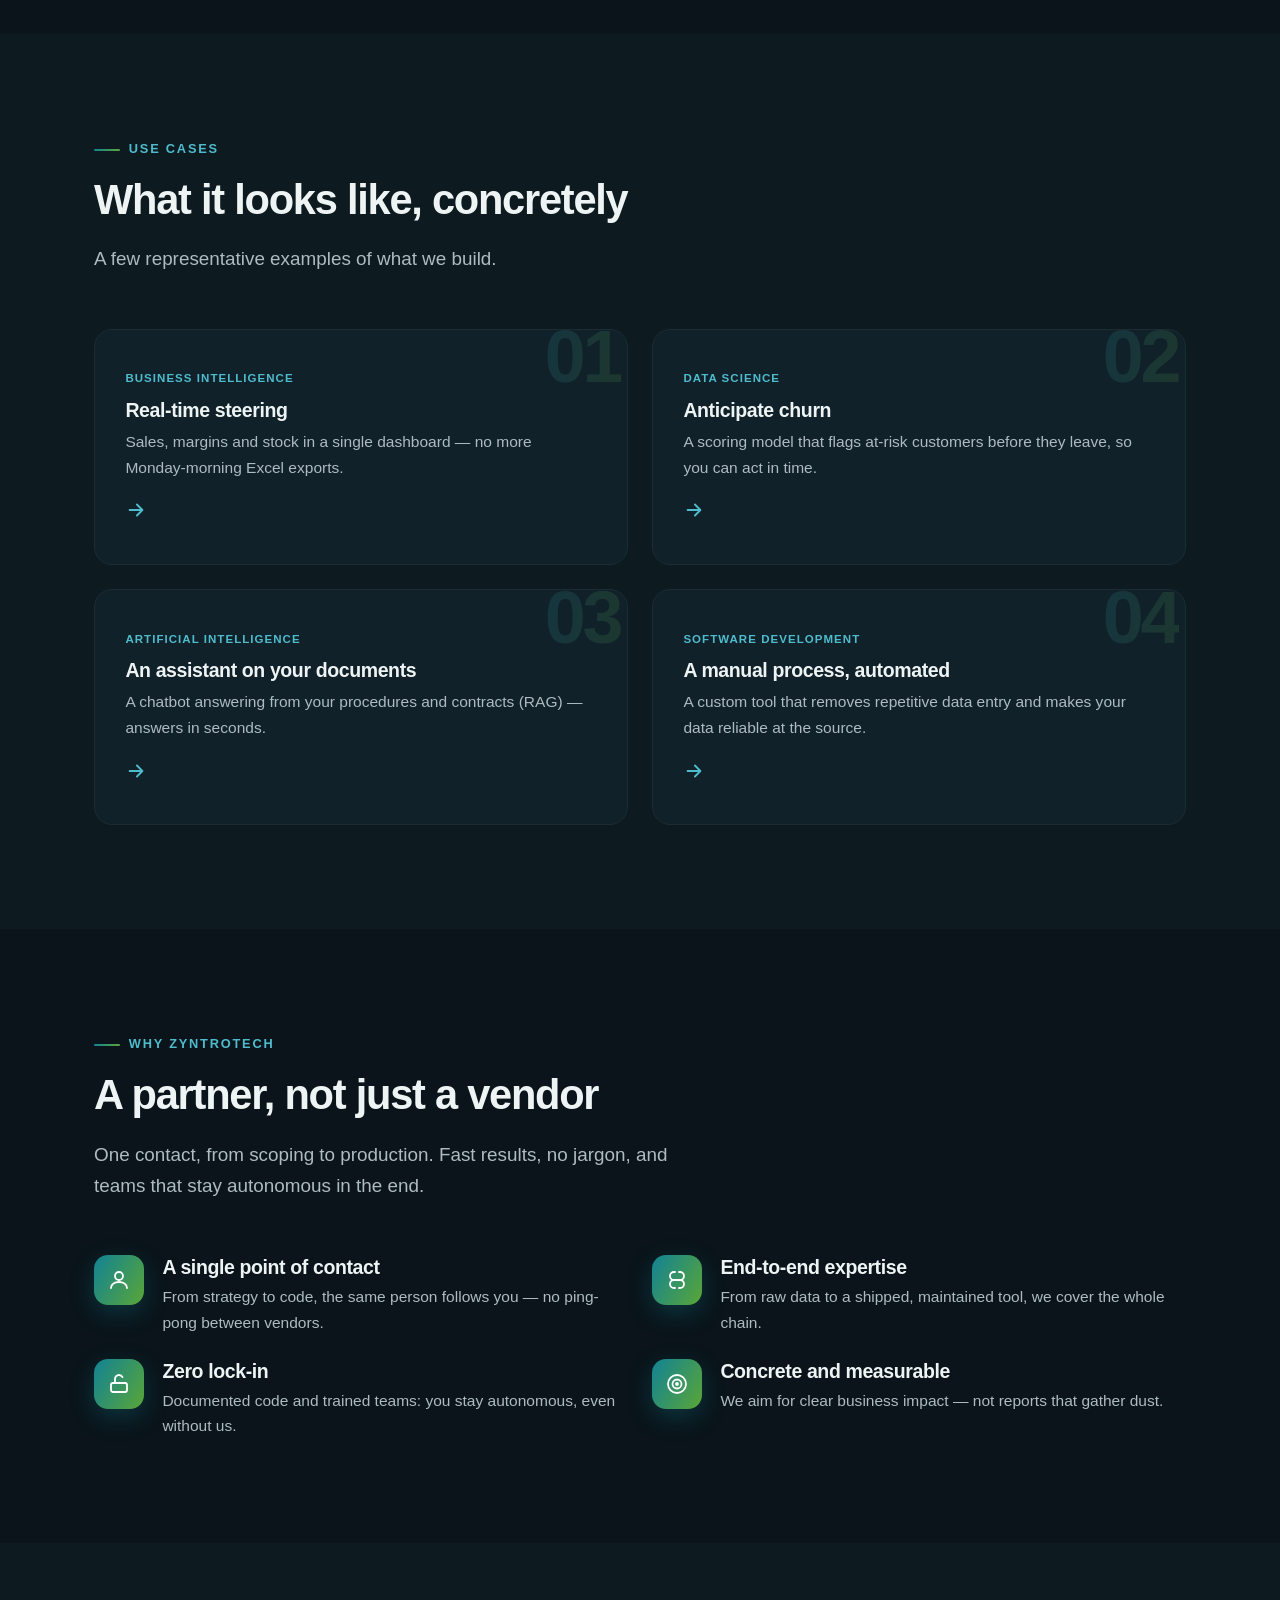
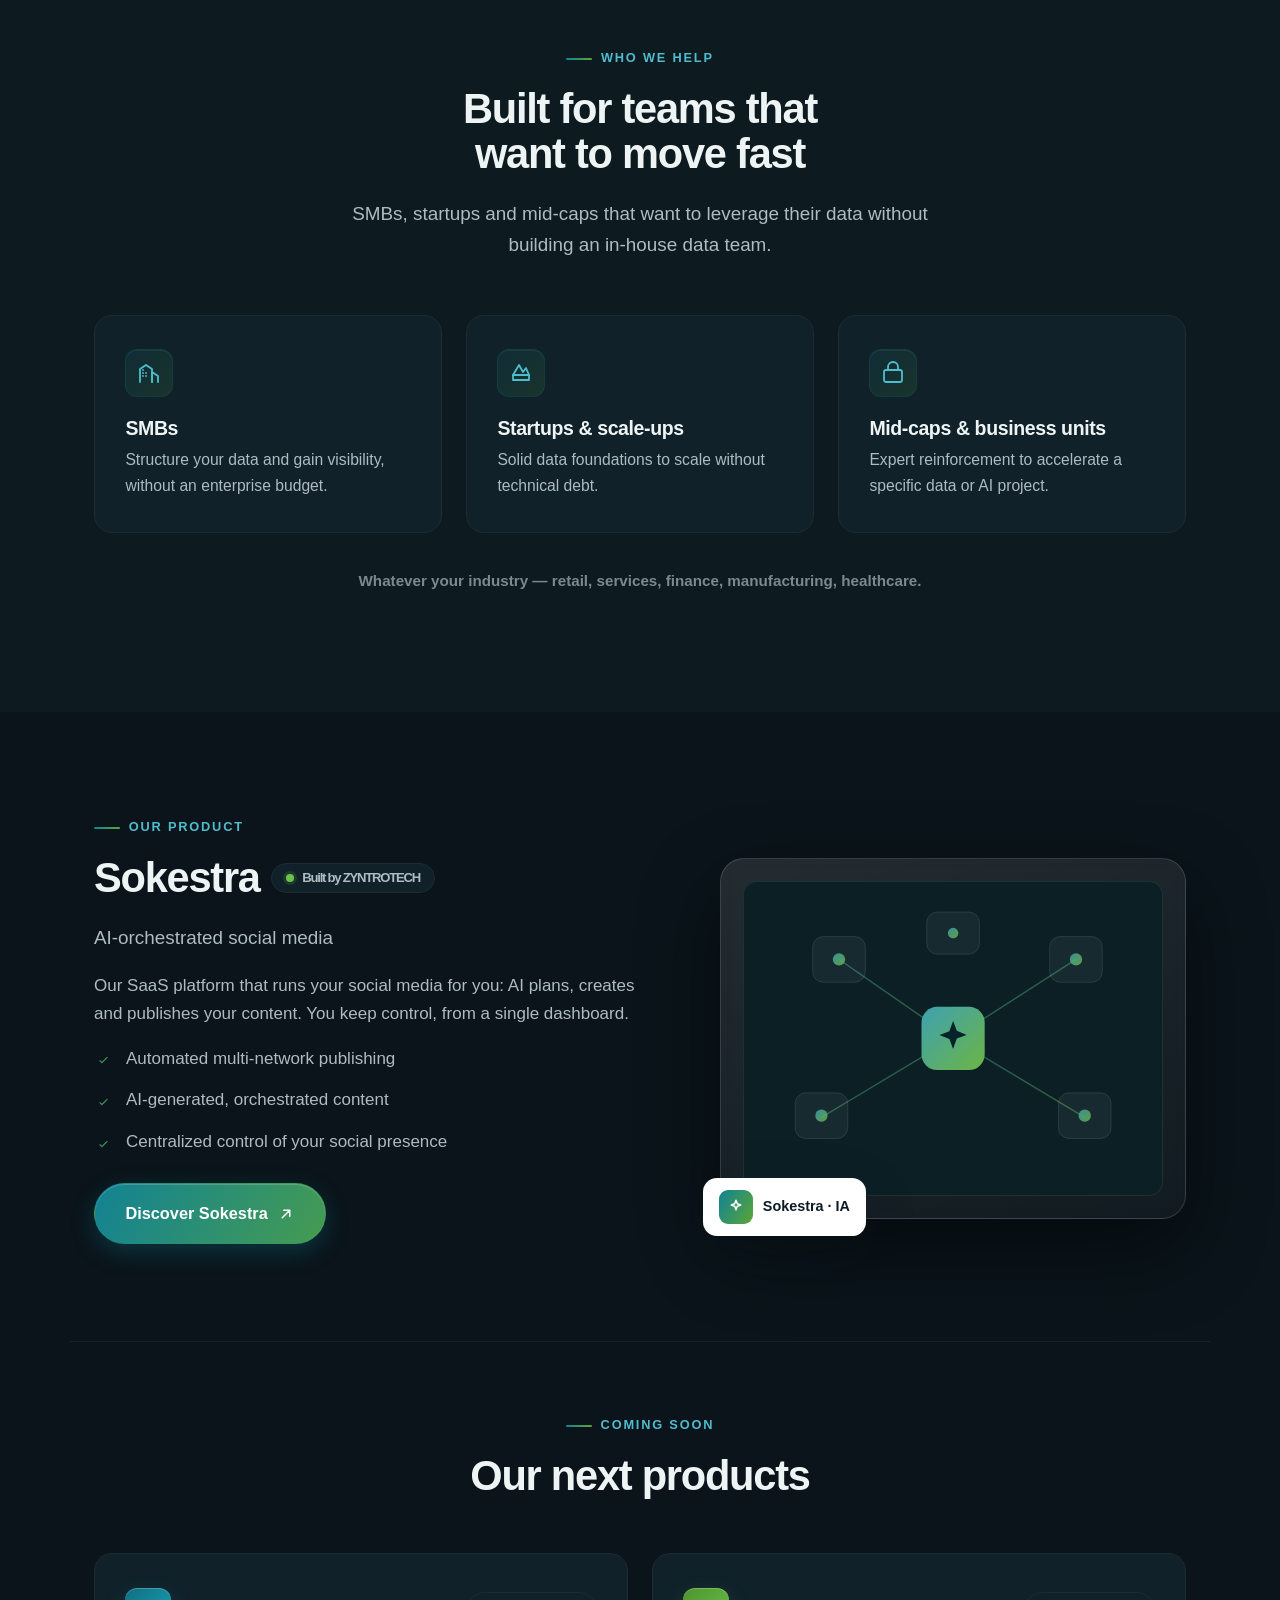
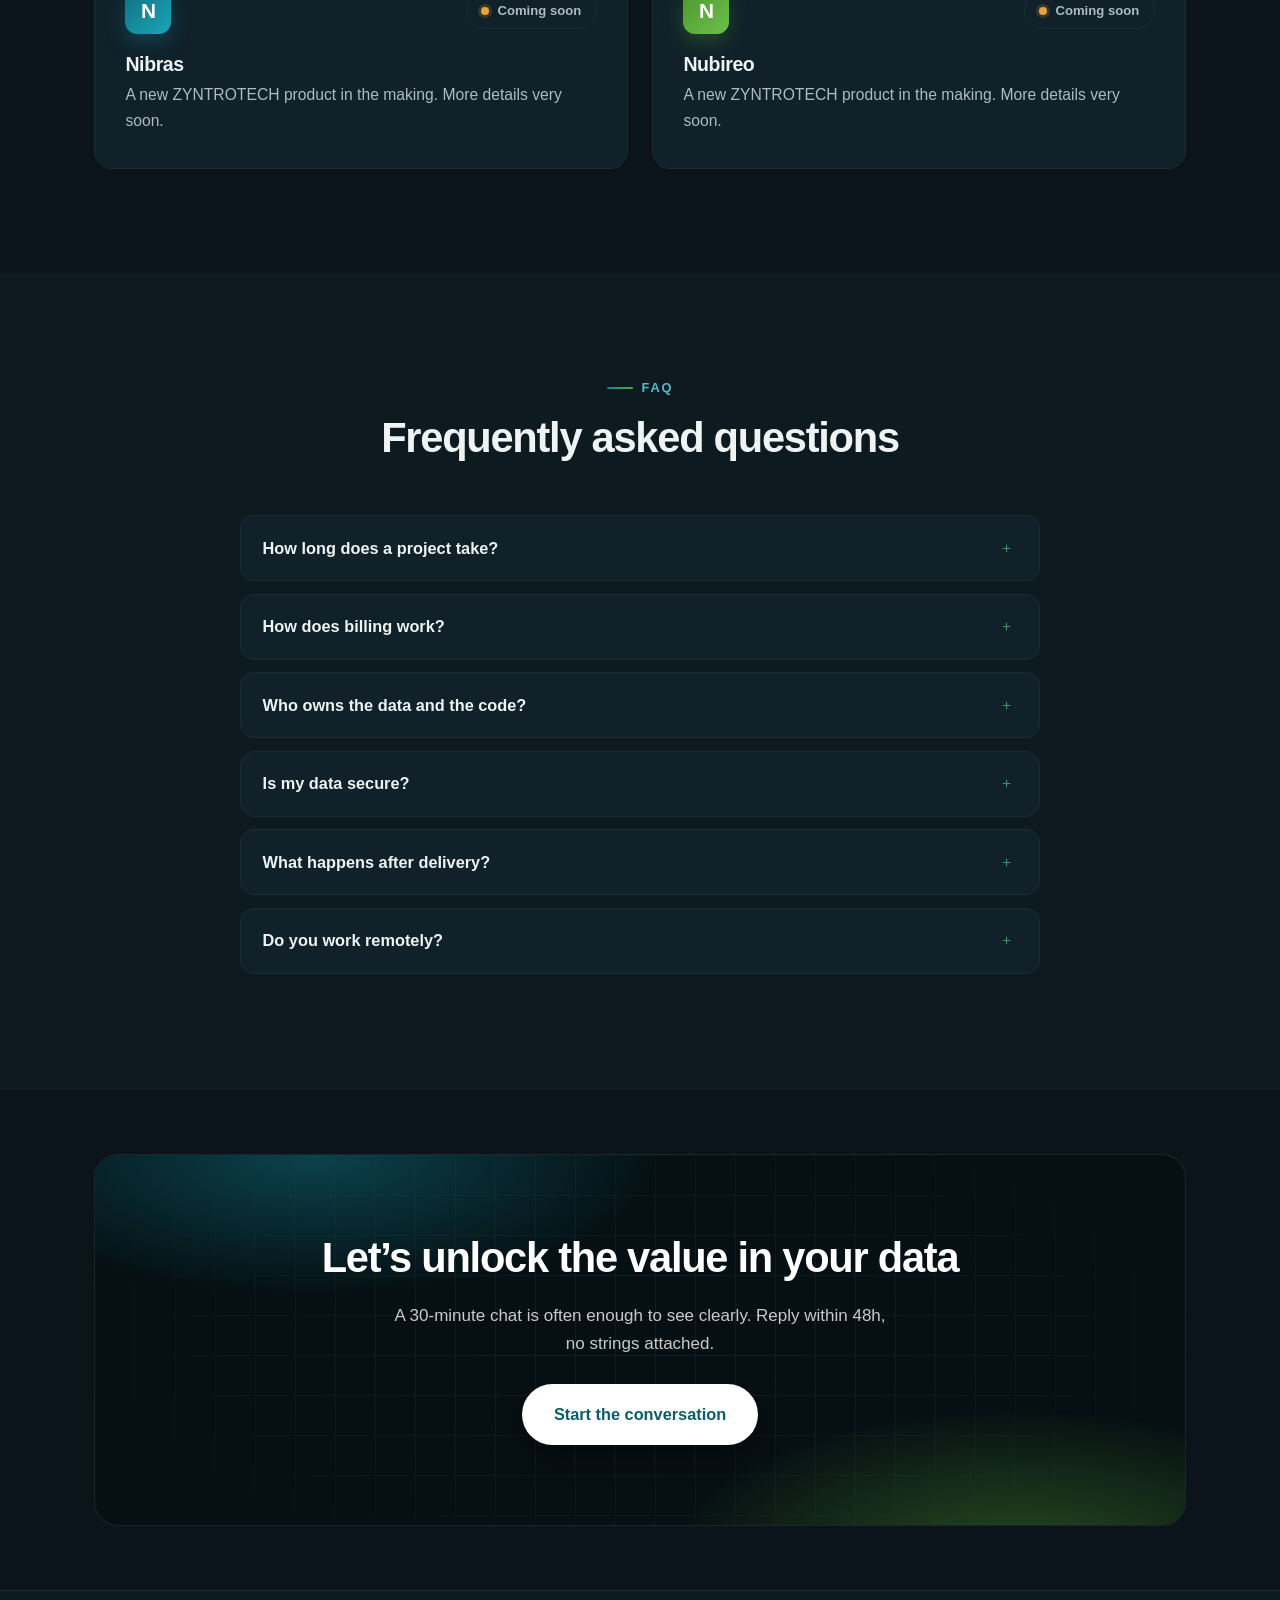
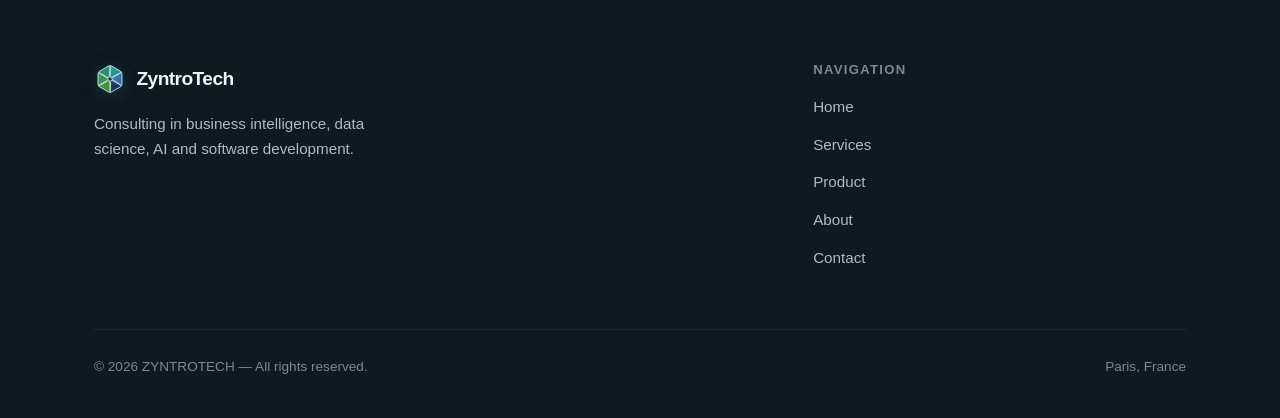
==== commit 632d7774: "Bandeau technos orienté full stack (React, Next.js, TypeScript, Node.js, Docker, AWS…) Co-Authored-B" ====
--- a/index.html
+++ b/index.html
@@ -176,12 +176,12 @@
     <!-- ===== Marquee outils ===== -->
     <div class="marquee" aria-hidden="true">
       <div class="row">
-        <span>Python</span><span>SQL</span><span>Power BI</span><span>Tableau</span><span>dbt</span>
-        <span>Snowflake</span><span>BigQuery</span><span>PyTorch</span><span>Hugging Face</span><span>LangChain</span>
-        <span>LLM</span><span>React</span><span>FastAPI</span><span>Airflow</span>
-        <span>Python</span><span>SQL</span><span>Power BI</span><span>Tableau</span><span>dbt</span>
-        <span>Snowflake</span><span>BigQuery</span><span>PyTorch</span><span>Hugging Face</span><span>LangChain</span>
-        <span>LLM</span><span>React</span><span>FastAPI</span><span>Airflow</span>
+        <span>React</span><span>Next.js</span><span>TypeScript</span><span>Node.js</span><span>Python</span>
+        <span>FastAPI</span><span>PostgreSQL</span><span>Docker</span><span>AWS</span><span>GraphQL</span>
+        <span>CI/CD</span><span>SQL</span><span>Power BI</span><span>LangChain</span><span>LLM</span>
+        <span>React</span><span>Next.js</span><span>TypeScript</span><span>Node.js</span><span>Python</span>
+        <span>FastAPI</span><span>PostgreSQL</span><span>Docker</span><span>AWS</span><span>GraphQL</span>
+        <span>CI/CD</span><span>SQL</span><span>Power BI</span><span>LangChain</span><span>LLM</span>
       </div>
     </div>
 
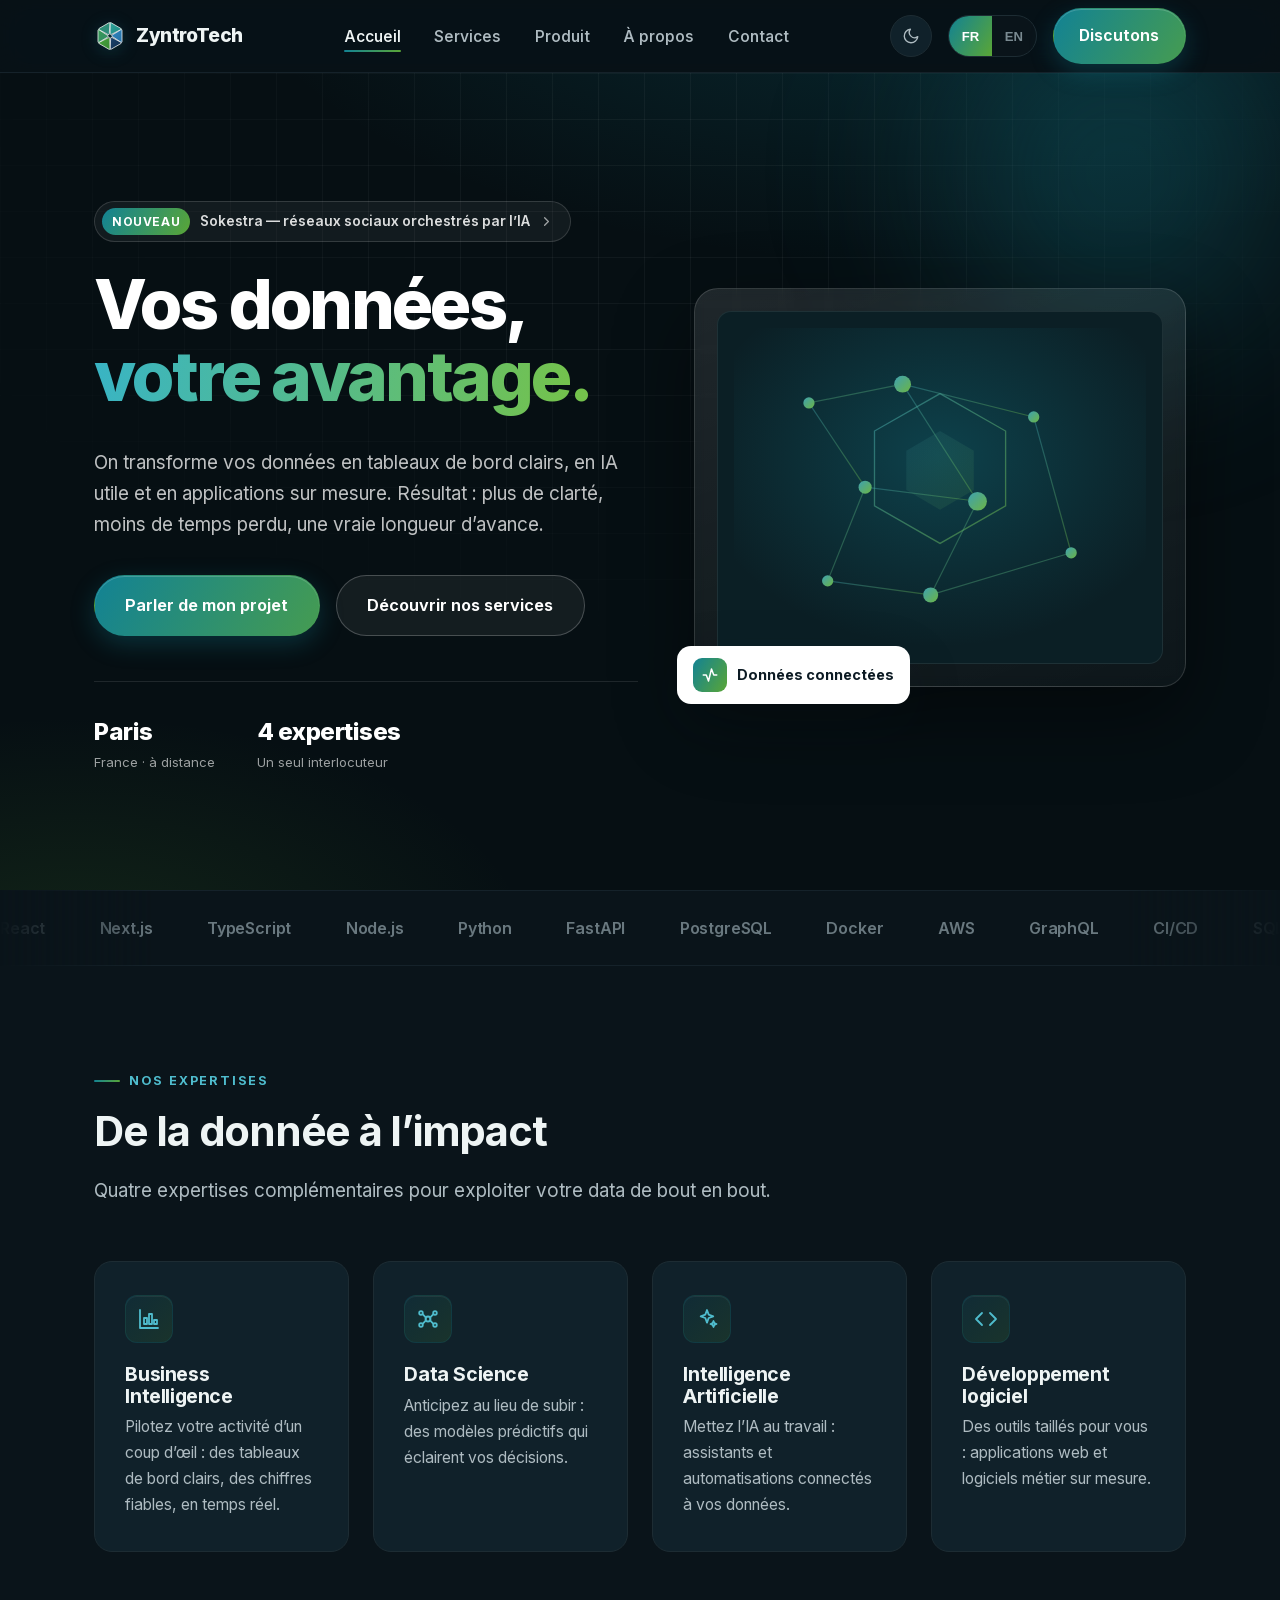
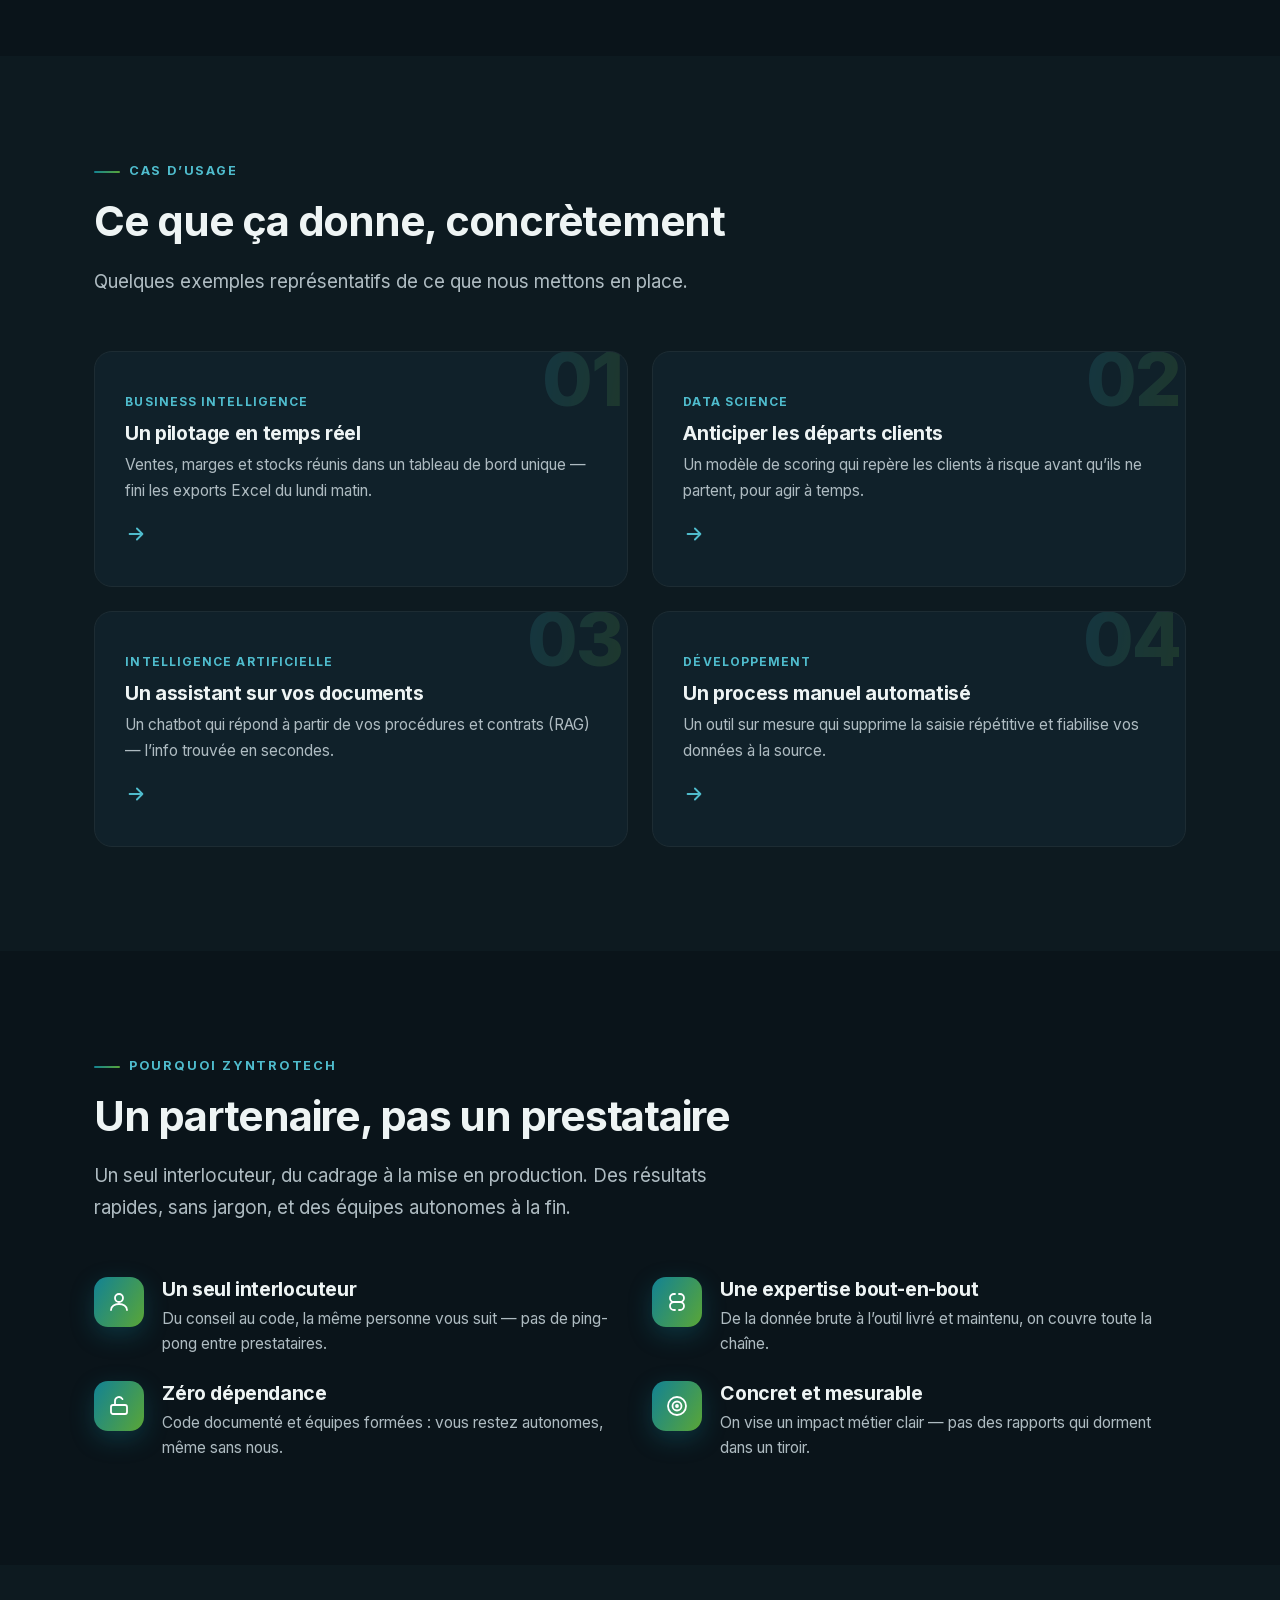
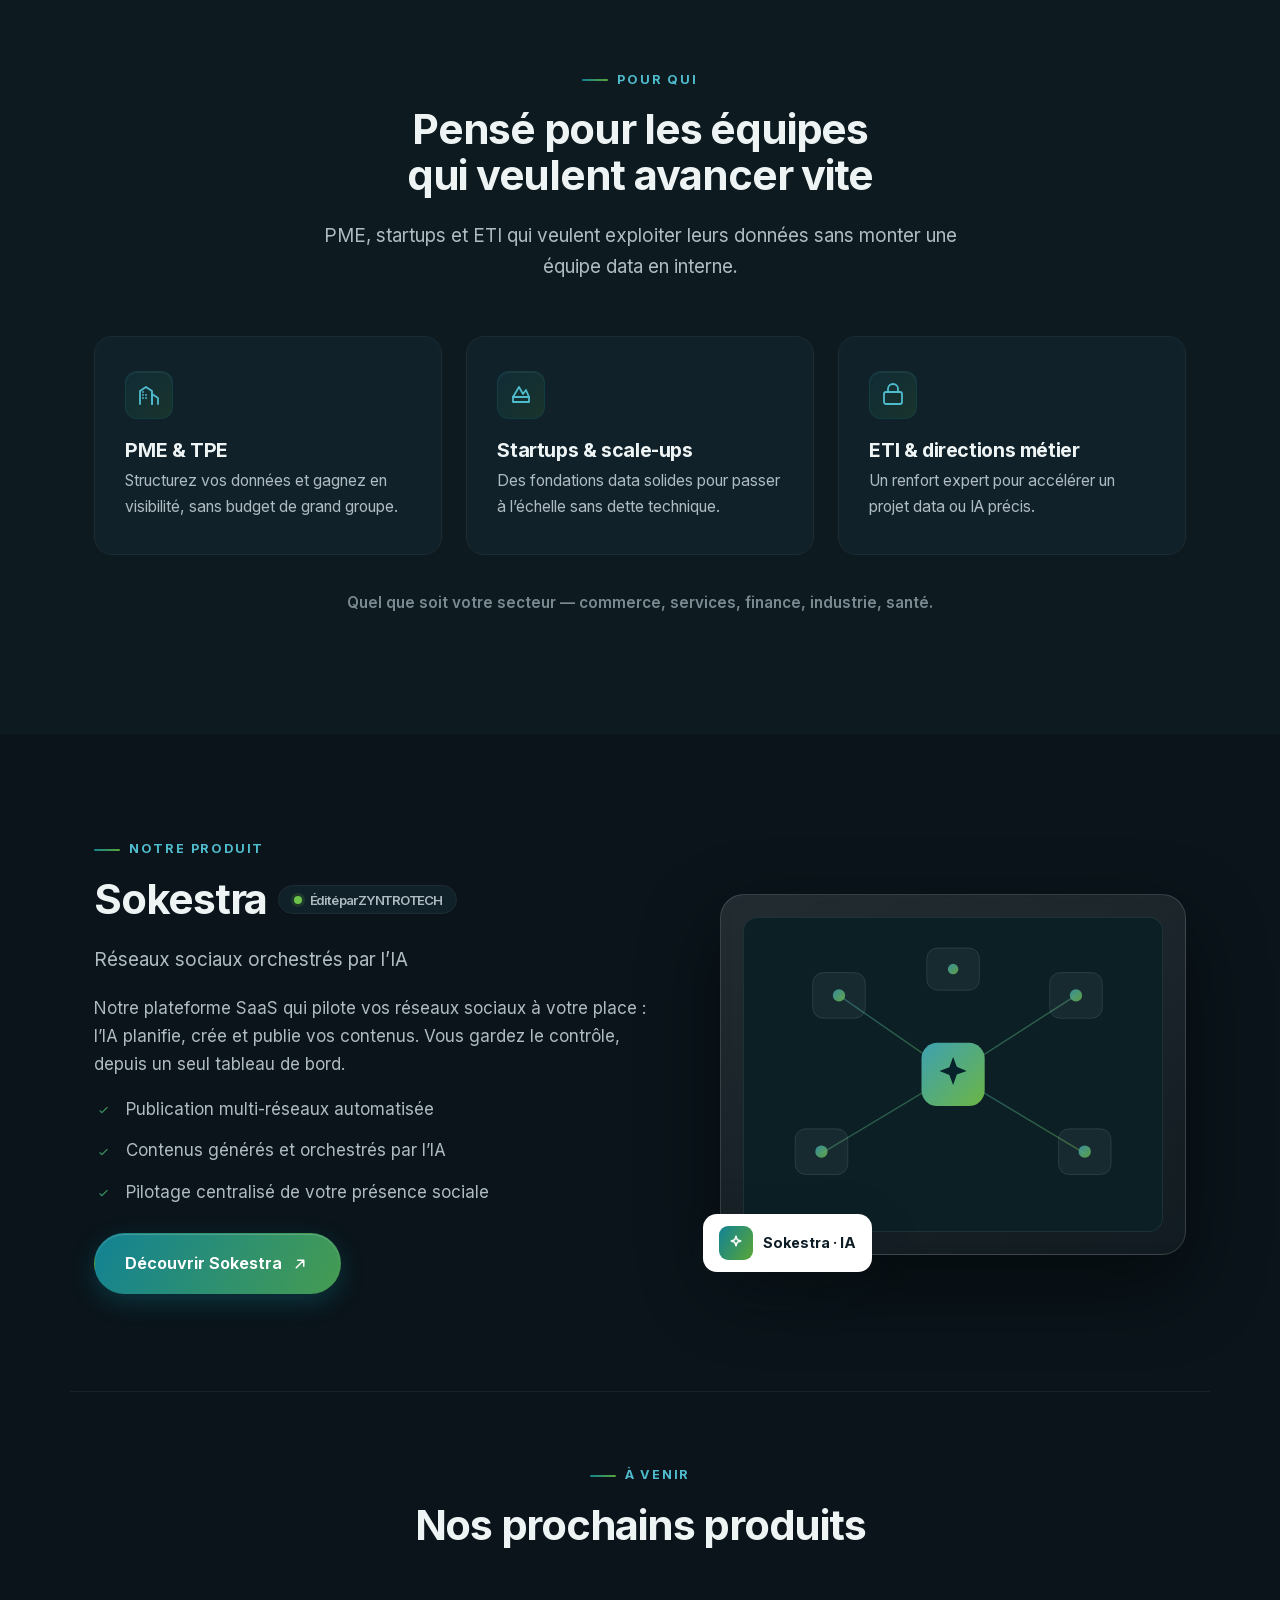
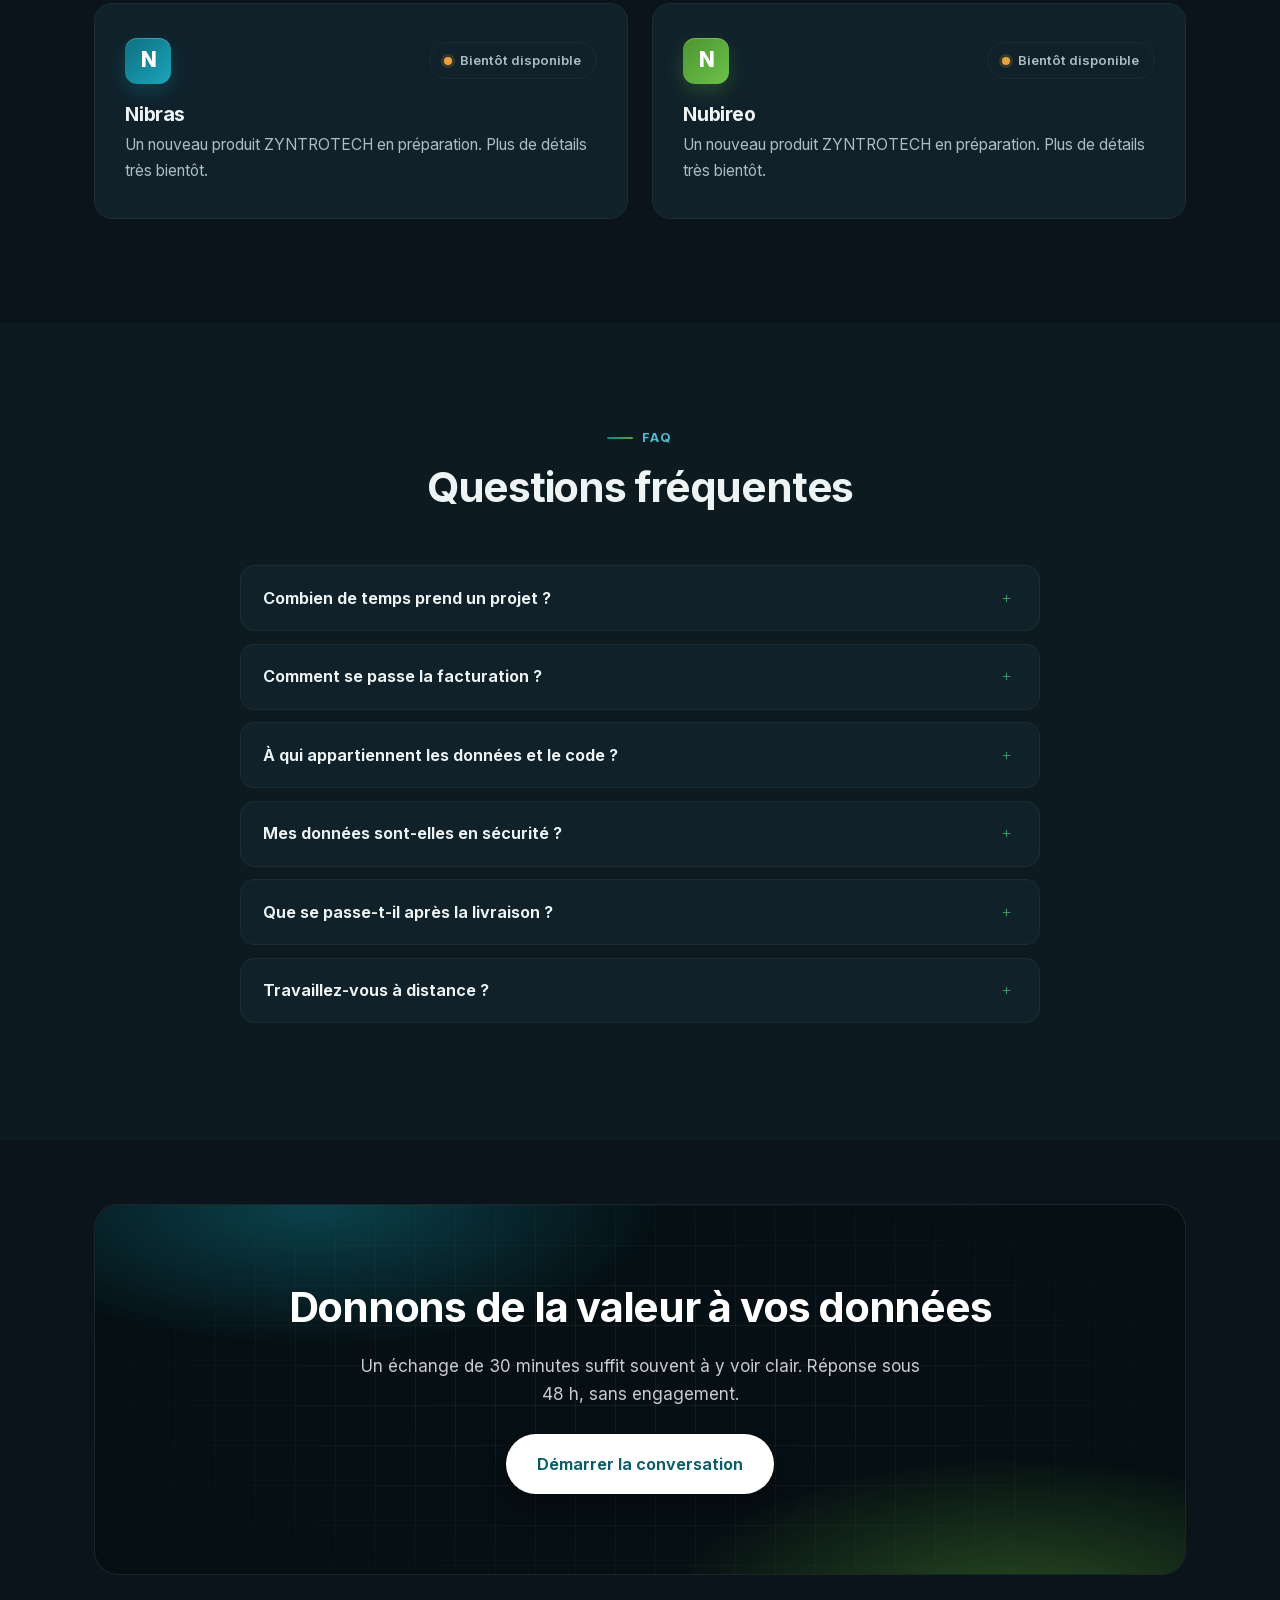
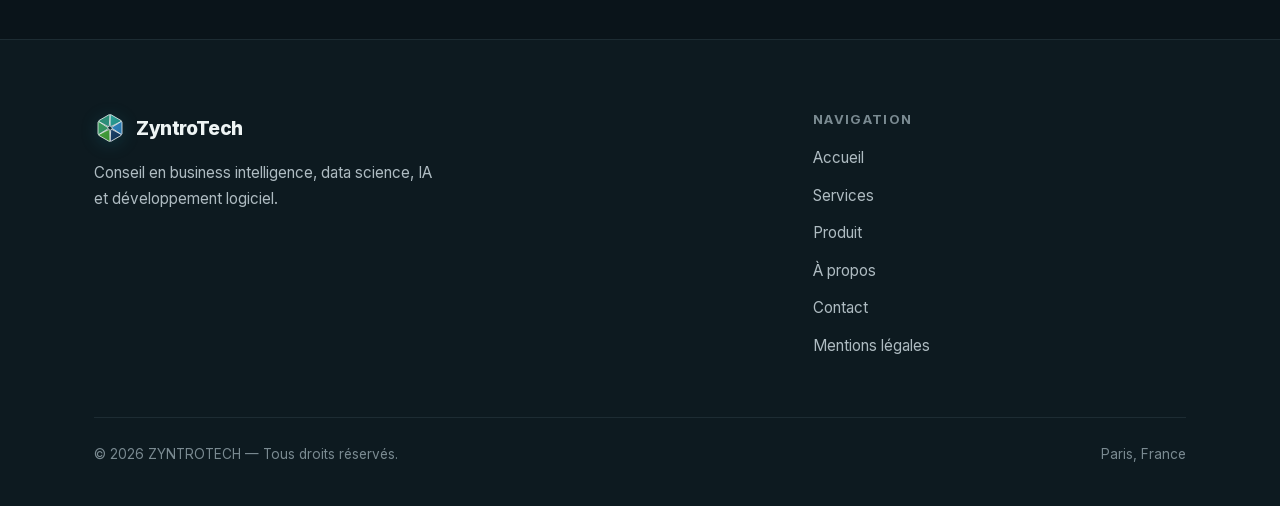
==== commit d87b3a97: "Correctifs audit : SEO Google, responsive smartphone, sécurité/RGPD SEO / affichage Google : - Langu" ====
--- a/index.html
+++ b/index.html
@@ -3,10 +3,9 @@
 <head>
   <meta charset="UTF-8" />
   <meta name="viewport" content="width=device-width, initial-scale=1.0" />
-  <meta http-equiv="Content-Security-Policy" content="default-src 'self'; img-src 'self' data:; style-src 'self' 'unsafe-inline' https://fonts.googleapis.com; font-src 'self' https://fonts.gstatic.com; script-src 'self'; connect-src 'self' https://formspree.io; form-action 'self' https://formspree.io; base-uri 'self'; object-src 'none'; upgrade-insecure-requests" />
   <meta name="referrer" content="strict-origin-when-cross-origin" />
   <title>ZYNTROTECH — Conseil Data, BI, IA & Développement logiciel</title>
-  <meta name="description" data-i18n-content="home.hero.lead"
+  <meta name="description" data-i18n-content="meta.home.desc"
         content="Conseil en data, BI, IA et développement logiciel. On transforme vos données en tableaux de bord clairs, en IA utile et en applications sur mesure." />
   <link rel="canonical" href="https://zyntrotech.com/" />
   <meta name="robots" content="index,follow" />
@@ -15,7 +14,6 @@
   <meta property="og:type" content="website" />
   <meta property="og:site_name" content="ZYNTROTECH" />
   <meta property="og:locale" content="fr_FR" />
-  <meta property="og:locale:alternate" content="en_US" />
   <meta property="og:url" content="https://zyntrotech.com/" />
   <meta property="og:title" content="ZYNTROTECH — Conseil Data, BI, IA & Logiciel" />
   <meta property="og:description" content="On transforme vos données en tableaux de bord clairs, en IA utile et en applications sur mesure." />
@@ -31,6 +29,8 @@
     "@context": "https://schema.org",
     "@type": "Organization",
     "name": "ZYNTROTECH",
+    "legalName": "ZYNTROTECH",
+    "vatID": "FR57940723281",
     "url": "https://zyntrotech.com/",
     "logo": "https://zyntrotech.com/assets/logo-mark.svg",
     "image": "https://zyntrotech.com/assets/og-image.png",
@@ -38,16 +38,72 @@
     "foundingDate": "2025-02",
     "address": {
       "@type": "PostalAddress",
-      "addressLocality": "Paris",
+      "addressLocality": "Poissy",
+      "addressRegion": "Île-de-France",
       "addressCountry": "FR"
+    },
+    "areaServed": "FR",
+    "contactPoint": {
+      "@type": "ContactPoint",
+      "contactType": "customer service",
+      "url": "https://zyntrotech.com/contact.html",
+      "availableLanguage": ["fr", "en"]
     },
     "knowsAbout": ["Business Intelligence", "Data Science", "Intelligence Artificielle", "Développement logiciel"]
   }
   </script>
+  <script type="application/ld+json">
+  {
+    "@context": "https://schema.org",
+    "@type": "SoftwareApplication",
+    "name": "Sokestra",
+    "applicationCategory": "BusinessApplication",
+    "operatingSystem": "Web",
+    "url": "https://sokestra.com",
+    "description": "Plateforme SaaS qui orchestre vos réseaux sociaux grâce à l’IA : planification, création et publication automatisées.",
+    "publisher": { "@type": "Organization", "name": "ZYNTROTECH", "url": "https://zyntrotech.com/" }
+  }
+  </script>
+  <script type="application/ld+json">
+  {
+    "@context": "https://schema.org",
+    "@type": "FAQPage",
+    "mainEntity": [
+      {
+        "@type": "Question",
+        "name": "Combien de temps prend un projet ?",
+        "acceptedAnswer": { "@type": "Answer", "text": "Cela dépend du périmètre, mais on livre par étapes courtes : un premier résultat utile en quelques semaines, pas en plusieurs mois." }
+      },
+      {
+        "@type": "Question",
+        "name": "Comment se passe la facturation ?",
+        "acceptedAnswer": { "@type": "Answer", "text": "Au forfait pour un périmètre défini, ou en accompagnement (à la journée) pour un besoin évolutif. Un devis clair avant de démarrer, sans surprise." }
+      },
+      {
+        "@type": "Question",
+        "name": "À qui appartiennent les données et le code ?",
+        "acceptedAnswer": { "@type": "Answer", "text": "À vous, entièrement. Vos données restent les vôtres et le code livré vous appartient — documenté et réutilisable." }
+      },
+      {
+        "@type": "Question",
+        "name": "Mes données sont-elles en sécurité ?",
+        "acceptedAnswer": { "@type": "Answer", "text": "Oui. Nous travaillons dans le respect du RGPD, avec un accès limité au strict nécessaire. Rien n’est cédé à des tiers." }
+      },
+      {
+        "@type": "Question",
+        "name": "Que se passe-t-il après la livraison ?",
+        "acceptedAnswer": { "@type": "Answer", "text": "Vos équipes sont formées pour reprendre la main. Nous pouvons aussi assurer un suivi et faire évoluer l’outil si vous le souhaitez." }
+      },
+      {
+        "@type": "Question",
+        "name": "Travaillez-vous à distance ?",
+        "acceptedAnswer": { "@type": "Answer", "text": "Oui, partout en France et à distance. Basés à Paris, nous nous adaptons à votre organisation." }
+      }
+    ]
+  }
+  </script>
   <link rel="icon" type="image/svg+xml" href="assets/favicon.svg" />
-  <link rel="preconnect" href="https://fonts.googleapis.com" />
-  <link rel="preconnect" href="https://fonts.gstatic.com" crossorigin />
-  <link href="https://fonts.googleapis.com/css2?family=Inter:wght@400;500;600;700;800&display=swap" rel="stylesheet" />
+  <link rel="preload" href="assets/fonts/inter-var-latin.woff2" as="font" type="font/woff2" crossorigin />
   <link rel="stylesheet" href="css/style.css" />
 </head>
 <body data-title-key="meta.home.title">
@@ -55,14 +111,14 @@
   <!-- ===== Header ===== -->
   <header class="site-header">
     <div class="container nav">
-      <a href="index.html" class="brand">
+      <a href="/" class="brand">
         <img class="logo-mark" src="assets/logo-mark.svg" alt="ZyntroTech" /> ZyntroTech
       </a>
       <button class="nav-toggle" aria-label="Menu" aria-expanded="false">
         <span></span><span></span><span></span>
       </button>
       <ul class="nav-links">
-        <li><a href="index.html" class="active" data-i18n="nav.home">Accueil</a></li>
+        <li><a href="/" class="active" data-i18n="nav.home">Accueil</a></li>
         <li><a href="services.html" data-i18n="nav.services">Services</a></li>
         <li><a href="#product" data-i18n="nav.product">Produit</a></li>
         <li><a href="about.html" data-i18n="nav.about">À propos</a></li>
@@ -479,17 +535,18 @@
     <div class="container">
       <div class="footer-top">
         <div>
-          <a href="index.html" class="brand"><img class="logo-mark" src="assets/logo-mark.svg" alt="ZyntroTech" /> ZyntroTech</a>
+          <a href="/" class="brand"><img class="logo-mark" src="assets/logo-mark.svg" alt="ZyntroTech" /> ZyntroTech</a>
           <p style="margin-top:1rem" data-i18n="footer.tagline">Conseil en business intelligence, data science et développement logiciel.</p>
         </div>
         <div class="footer-col">
           <h4 data-i18n="footer.nav">Navigation</h4>
           <ul>
-            <li><a href="index.html" data-i18n="nav.home">Accueil</a></li>
+            <li><a href="/" data-i18n="nav.home">Accueil</a></li>
             <li><a href="services.html" data-i18n="nav.services">Services</a></li>
             <li><a href="#product" data-i18n="nav.product">Produit</a></li>
             <li><a href="about.html" data-i18n="nav.about">À propos</a></li>
             <li><a href="contact.html" data-i18n="nav.contact">Contact</a></li>
+            <li><a href="legal.html" data-i18n="footer.legallink">Mentions légales</a></li>
           </ul>
         </div>
       </div>
--- a/css/style.css
+++ b/css/style.css
@@ -2,6 +2,24 @@
    ZYNTROTECH — Design system PRO
    Palette dérivée du logo (teal → vert)
    ========================================================= */
+
+/* ---------- Police Inter auto-hébergée (variable, 100-900) ---------- */
+@font-face {
+  font-family: "Inter";
+  font-style: normal;
+  font-weight: 100 900;
+  font-display: swap;
+  src: url("../assets/fonts/inter-var-latin-ext.woff2") format("woff2");
+  unicode-range: U+0100-02BA, U+02BD-02C5, U+02C7-02CC, U+02CE-02D7, U+02DD-02FF, U+0304, U+0308, U+0329, U+1D00-1DBF, U+1E00-1E9F, U+1EF2-1EFF, U+2020, U+20A0-20AB, U+20AD-20C0, U+2113, U+2C60-2C7F, U+A720-A7FF;
+}
+@font-face {
+  font-family: "Inter";
+  font-style: normal;
+  font-weight: 100 900;
+  font-display: swap;
+  src: url("../assets/fonts/inter-var-latin.woff2") format("woff2");
+  unicode-range: U+0000-00FF, U+0131, U+0152-0153, U+02BB-02BC, U+02C6, U+02DA, U+02DC, U+0304, U+0308, U+0329, U+2000-206F, U+20AC, U+2122, U+2191, U+2193, U+2212, U+2215, U+FEFF, U+FFFD;
+}
 
 :root {
   /* Neutres — DARK par défaut */
@@ -213,7 +231,8 @@
 
 .lang-toggle { display: inline-flex; border: 1px solid var(--line); border-radius: 999px; overflow: hidden; background: var(--bg); }
 .lang-toggle button {
-  border: 0; background: transparent; padding: .4rem .75rem;
+  border: 0; background: transparent; padding: .55rem .8rem;
+  min-height: 40px;
   font-size: .82rem; font-weight: 700; color: var(--muted); cursor: pointer;
   transition: background .2s var(--ease), color .2s var(--ease);
 }
@@ -221,7 +240,7 @@
 
 .theme-toggle {
   display: inline-grid; place-items: center;
-  width: 38px; height: 38px;
+  width: 42px; height: 42px;
   border: 1px solid var(--line); border-radius: 999px;
   background: var(--surface); color: var(--ink-soft); cursor: pointer;
   transition: color .2s var(--ease), border-color .2s var(--ease), transform .2s var(--ease);
@@ -232,7 +251,7 @@
 :root[data-theme="light"] .theme-toggle .i-sun { display: block; }
 :root[data-theme="light"] .theme-toggle .i-moon { display: none; }
 
-.nav-toggle { display: none; background: transparent; border: 0; cursor: pointer; padding: 6px; }
+.nav-toggle { display: none; background: transparent; border: 0; cursor: pointer; padding: 10px 9px; }
 .nav-toggle span { display: block; width: 24px; height: 2px; background: var(--ink); margin: 5px 0; border-radius: 2px; transition: .25s var(--ease); }
 
 /* ---------- Sections ---------- */
@@ -287,7 +306,7 @@
 .announce .tag {
   background: var(--grad-soft); color: #fff;
   border-radius: 999px; padding: .2rem .62rem;
-  font-size: .72rem; font-weight: 700; letter-spacing: .05em; text-transform: uppercase;
+  font-size: .75rem; font-weight: 700; letter-spacing: .05em; text-transform: uppercase;
 }
 .announce svg { width: 15px; height: 15px; opacity: .7; flex: 0 0 auto; }
 
@@ -518,7 +537,7 @@
   -webkit-text-fill-color: transparent; opacity: .14; pointer-events: none;
 }
 .card-tag {
-  display: inline-block; font-size: .72rem; font-weight: 700;
+  display: inline-block; font-size: .75rem; font-weight: 700;
   letter-spacing: .09em; text-transform: uppercase; color: var(--teal-deep); margin-bottom: .7rem;
 }
 .uc-card h3 { margin-bottom: .5rem; }
@@ -606,8 +625,27 @@
   .hero { padding: 70px 0 50px; }
   .hero-meta { gap: 1.4rem; }
 }
+
+/* Le widget reCAPTCHA injecté par Netlify fait 304px de large incompressible :
+   sans réduction, il force la page contact à ~400px sur petit écran. */
+@media (max-width: 430px) {
+  .form-card { padding: 1.2rem; }
+  .form > * { min-width: 0; }
+  .captcha .g-recaptcha { transform: scale(.79); transform-origin: 0 0; }
+}
+
+/* Très petits écrans : compacter le header pour que le logo, le burger
+   et les toggles tiennent sans chevauchement. */
+@media (max-width: 380px) {
+  .container { padding: 0 16px; }
+  .nav-right { gap: .5rem; }
+  .lang-toggle button { padding: .55rem .55rem; }
+  .theme-toggle { width: 40px; height: 40px; }
+  .brand { font-size: 1rem; gap: .5rem; }
+  .brand .logo-mark { width: 28px; height: 28px; }
+}
 @media (max-width: 360px) {
-  .eyebrow { font-size: .72rem; letter-spacing: .08em; }
+  .eyebrow { letter-spacing: .08em; }
   h1 { font-size: 2.1rem; }
 }
 
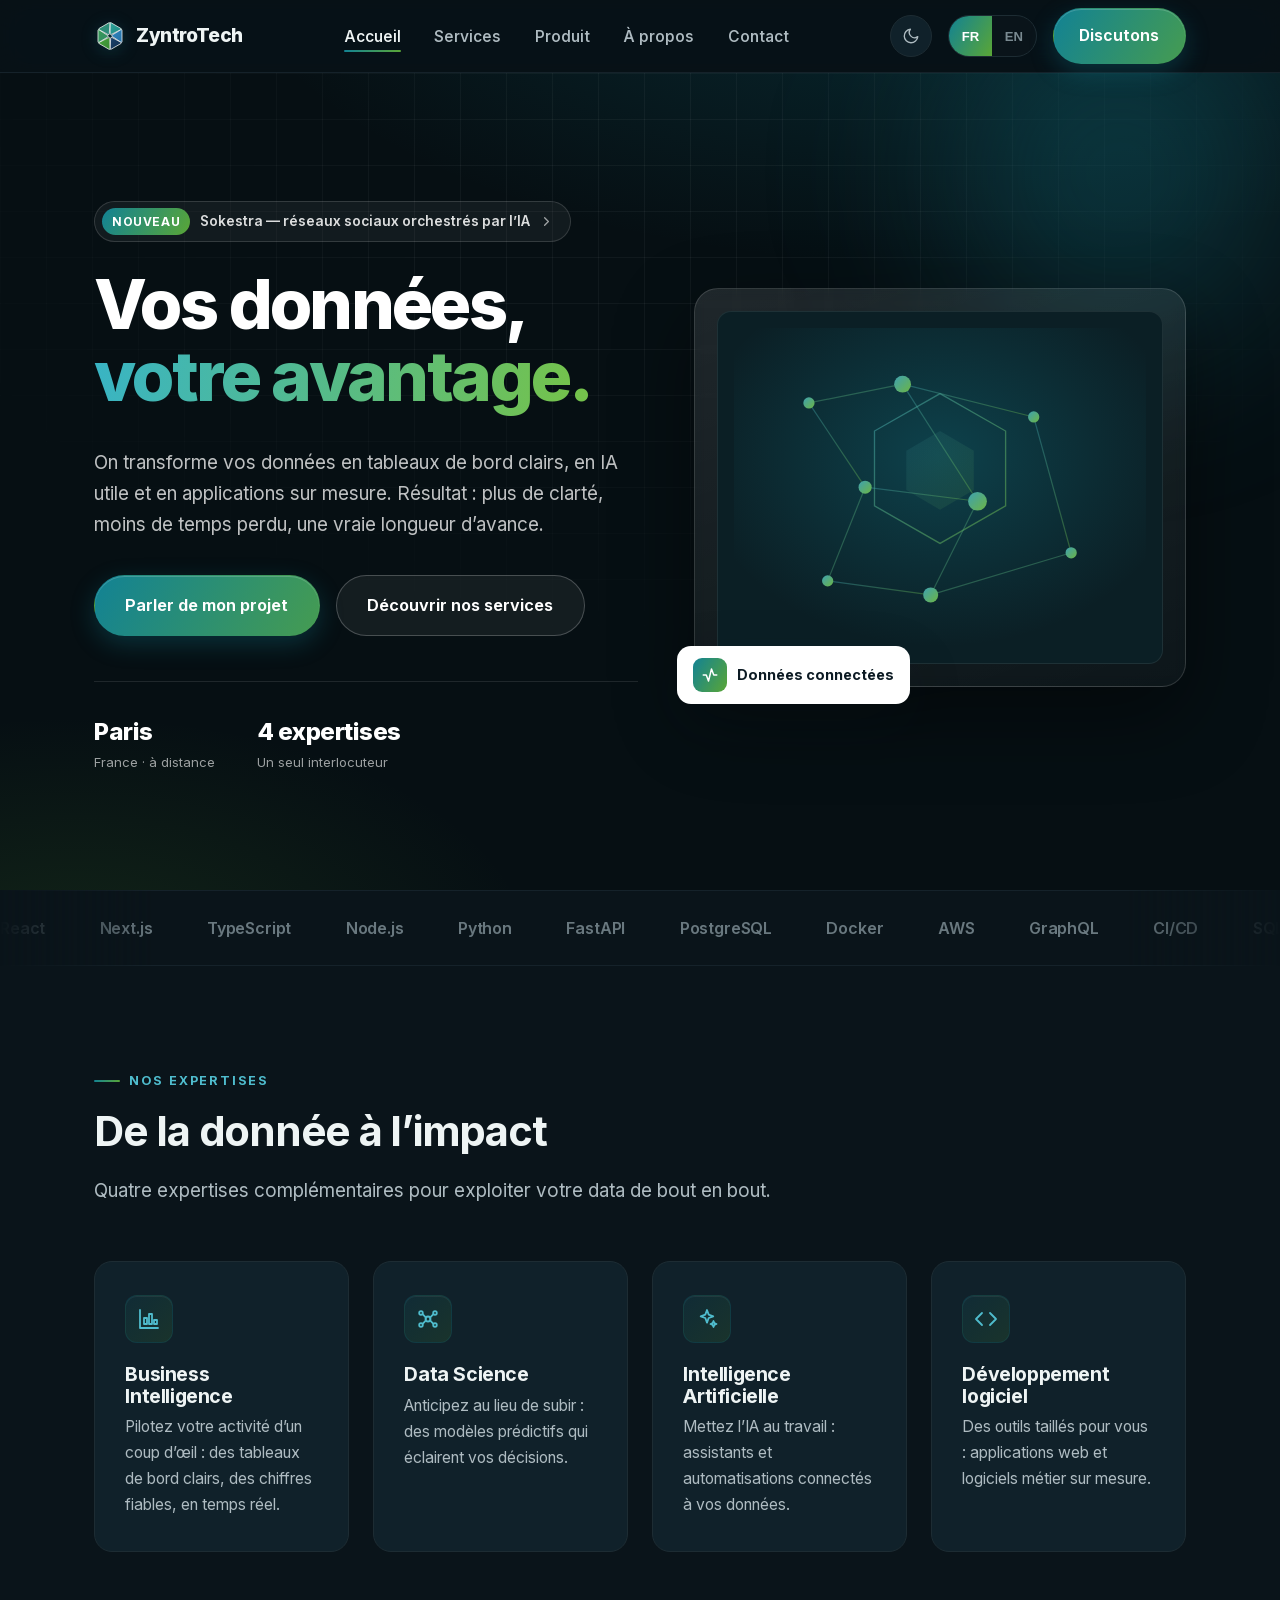
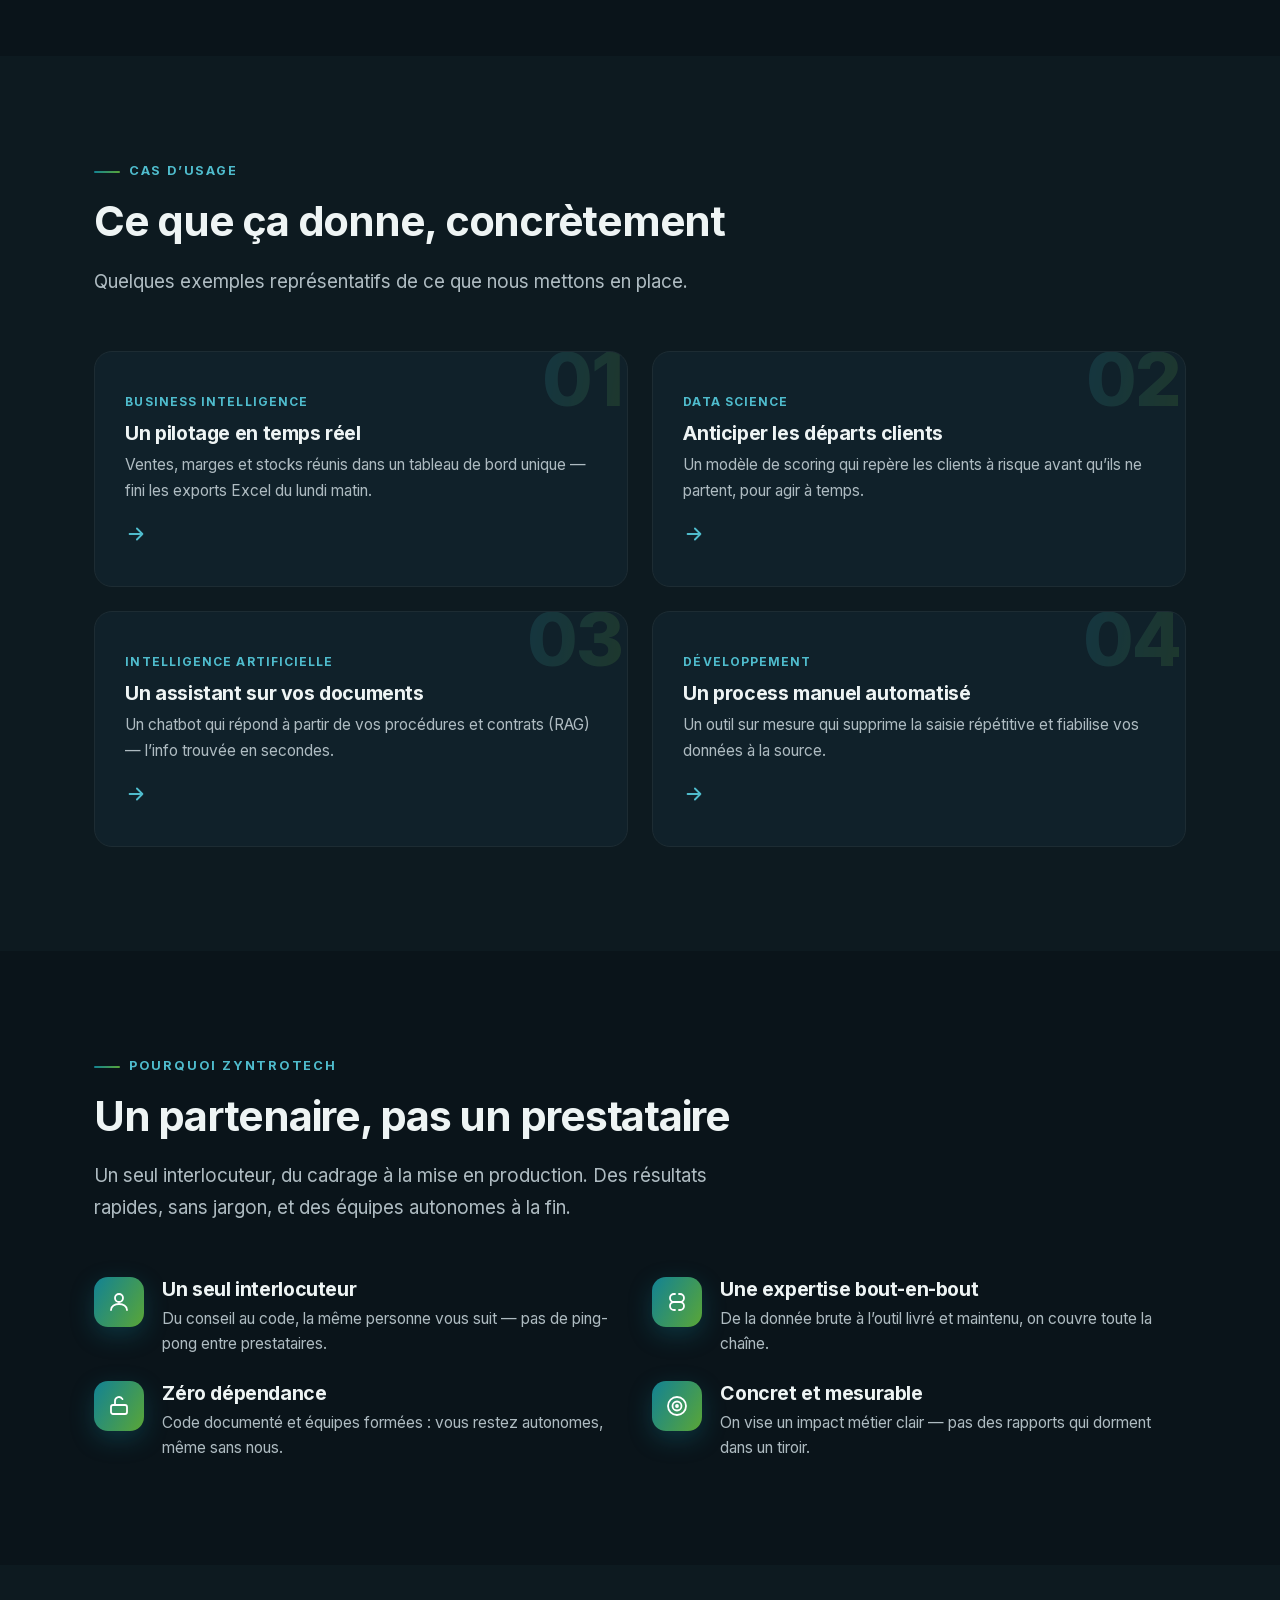
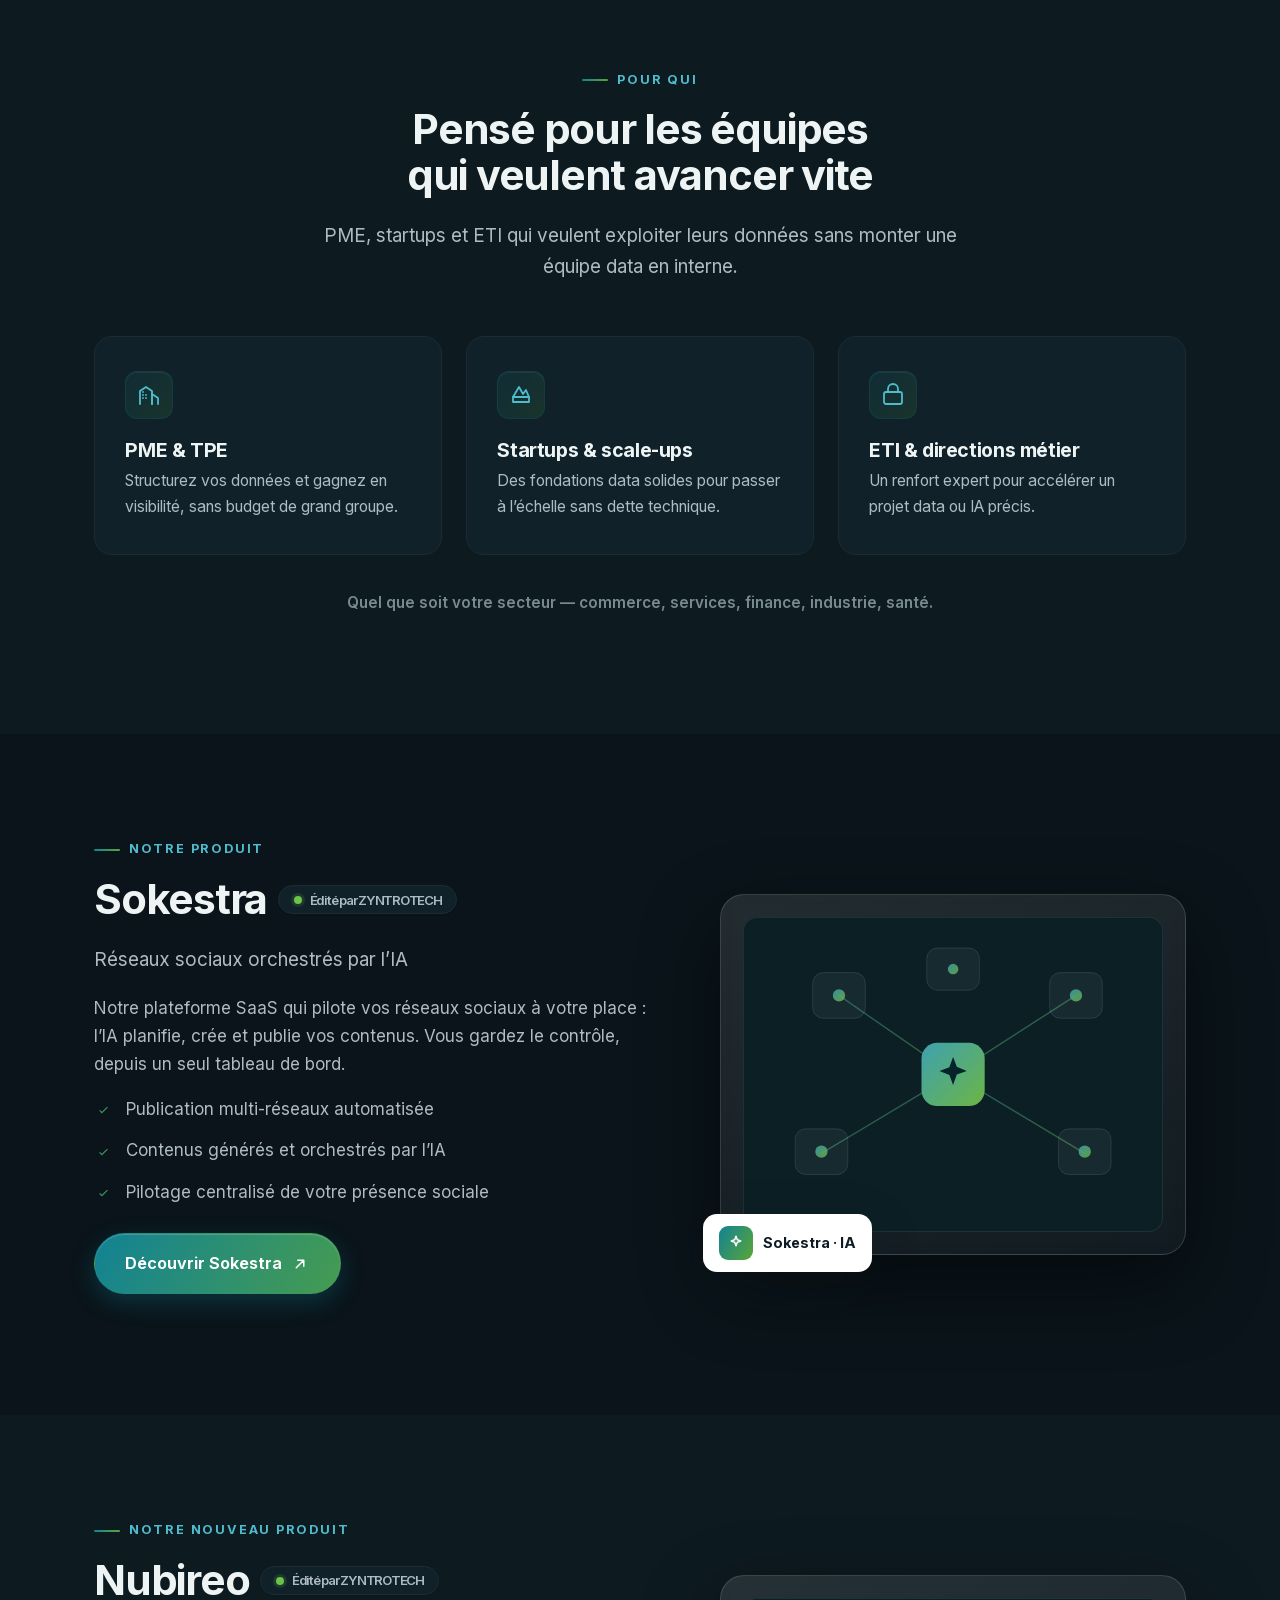
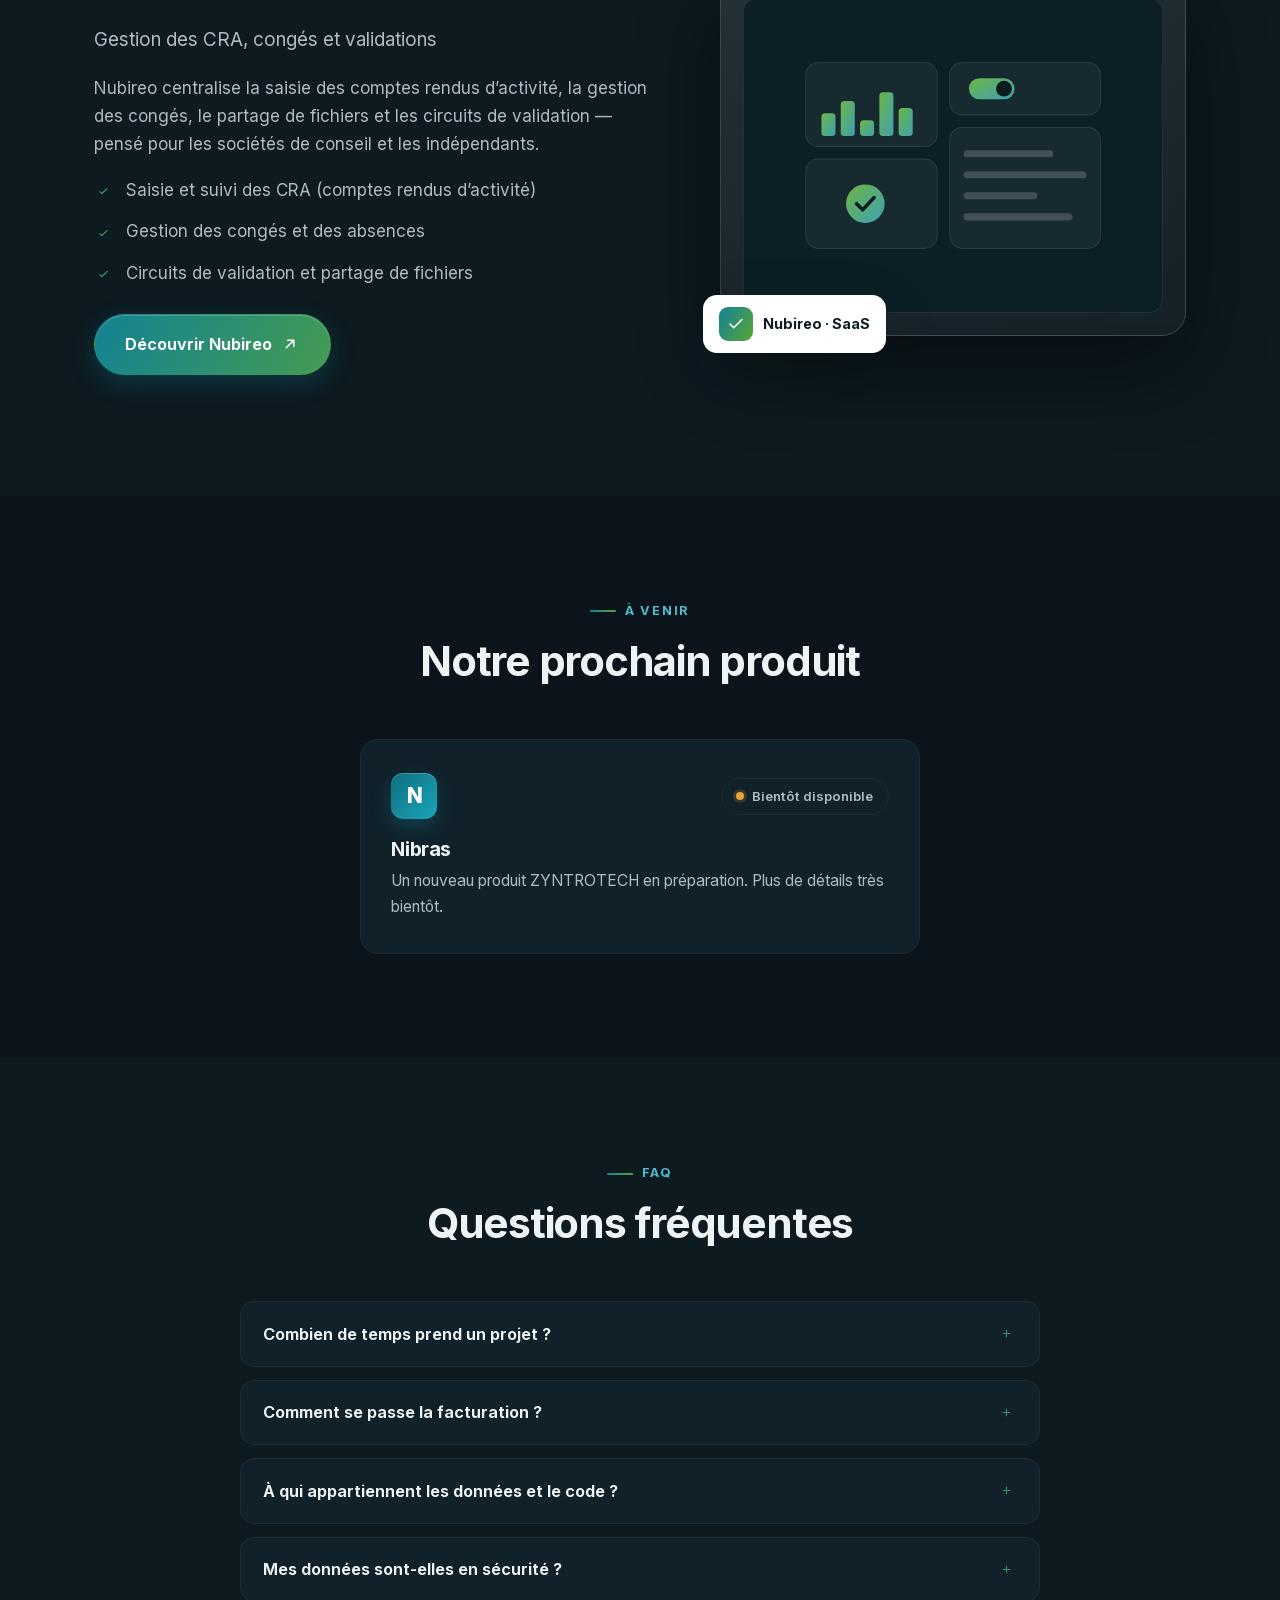
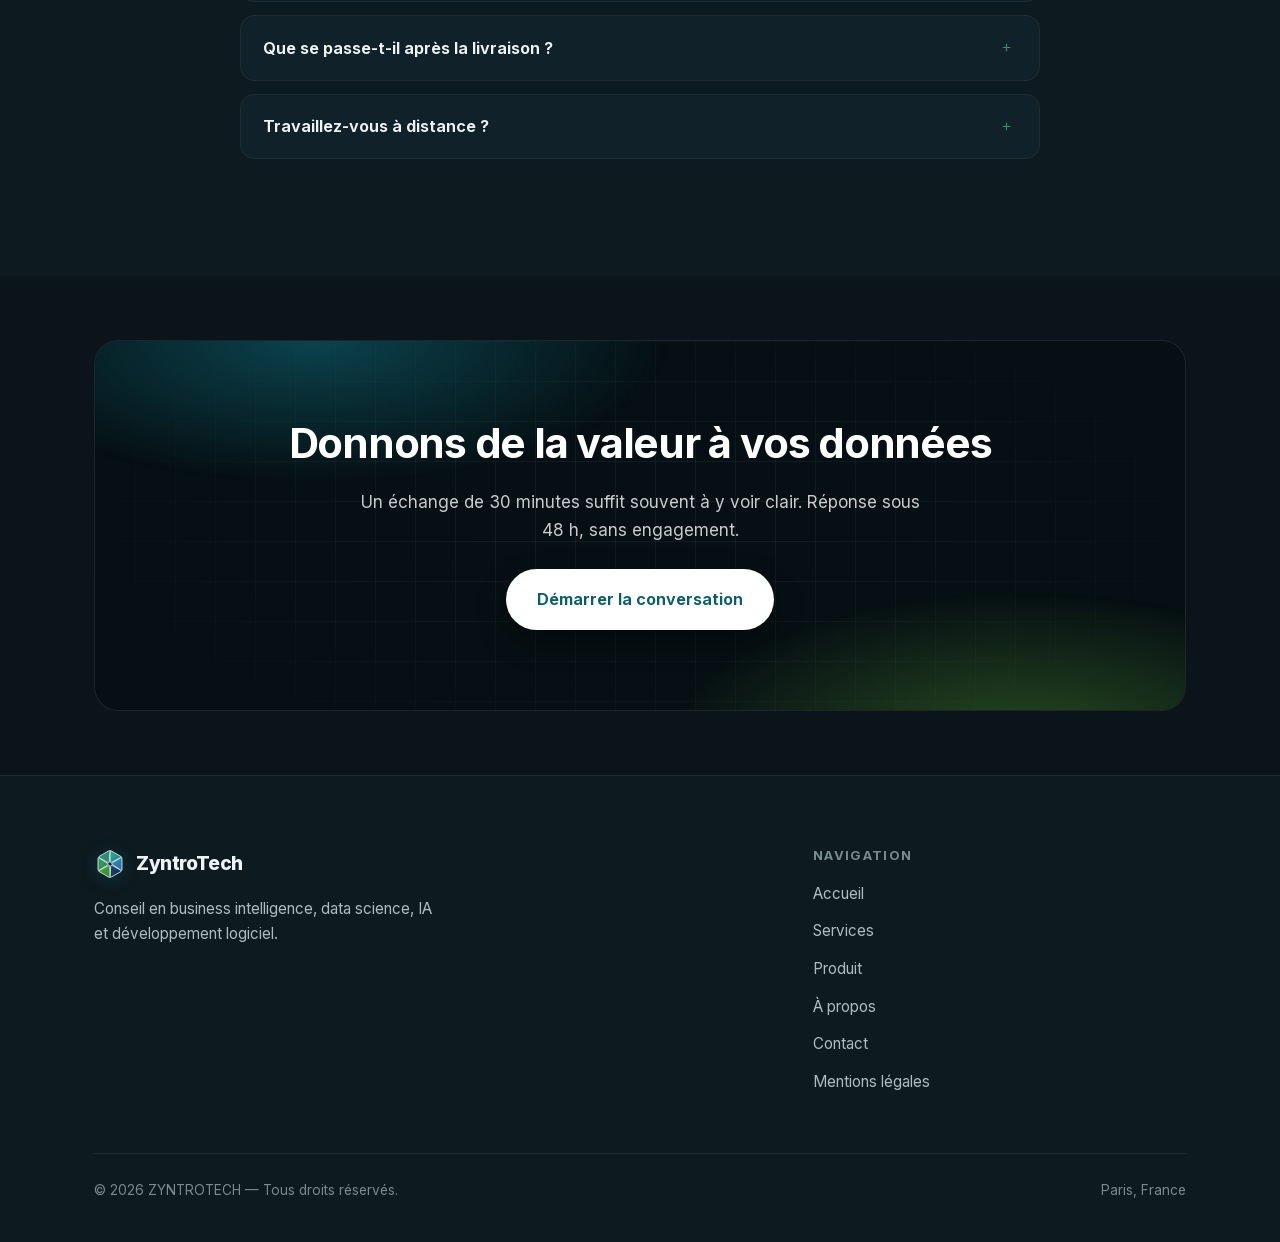
==== commit 972dd084: "Nubireo passe en production : section produit dédiée (comme Sokestra) - Nouvelle section produit Nub" ====
--- a/index.html
+++ b/index.html
@@ -67,6 +67,18 @@
   <script type="application/ld+json">
   {
     "@context": "https://schema.org",
+    "@type": "SoftwareApplication",
+    "name": "Nubireo",
+    "applicationCategory": "BusinessApplication",
+    "operatingSystem": "Web",
+    "url": "https://nubireo.com",
+    "description": "Plateforme SaaS de gestion des CRA, congés, partage de fichiers et circuits de validation, pour les sociétés de conseil et les indépendants.",
+    "publisher": { "@type": "Organization", "name": "ZYNTROTECH", "url": "https://zyntrotech.com/" }
+  }
+  </script>
+  <script type="application/ld+json">
+  {
+    "@context": "https://schema.org",
     "@type": "FAQPage",
     "mainEntity": [
       {
@@ -453,28 +465,96 @@
         </div>
       </div>
 
-      <!-- ===== À venir : Nibras & Nubireo ===== -->
-      <div class="container soon-block">
+    </section>
+
+    <!-- ===== Produit : Nubireo ===== -->
+    <section class="bg-alt" id="product-nubireo">
+      <div class="container split">
+        <div class="reveal">
+          <span class="eyebrow" data-i18n="nubireo.eyebrow">Notre nouveau produit</span>
+          <h2 style="display:flex; align-items:center; gap:.7rem; flex-wrap:wrap">
+            <span data-i18n="nubireo.title">Nubireo</span>
+            <span class="pill"><span class="dot"></span><span data-i18n="nubireo.by">Édité par ZYNTROTECH</span></span>
+          </h2>
+          <p class="lead" data-i18n="nubireo.tagline">Gestion des CRA, congés et validations</p>
+          <p data-i18n="nubireo.text">Nubireo centralise la saisie des comptes rendus d’activité, la gestion des congés, le partage de fichiers et les circuits de validation — pensé pour les sociétés de conseil et les indépendants.</p>
+          <ul class="ticks">
+            <li data-i18n="nubireo.b1">Saisie et suivi des CRA (comptes rendus d’activité)</li>
+            <li data-i18n="nubireo.b2">Gestion des congés et des absences</li>
+            <li data-i18n="nubireo.b3">Circuits de validation et partage de fichiers</li>
+          </ul>
+          <p style="margin-top:1.7rem">
+            <a href="https://nubireo.com" target="_blank" rel="noopener noreferrer" class="btn btn-primary btn-lg">
+              <span data-i18n="nubireo.cta">Découvrir Nubireo</span>
+              <svg viewBox="0 0 24 24" fill="none" stroke="currentColor" stroke-width="2" stroke-linecap="round" stroke-linejoin="round"><path d="M7 17 17 7M9 7h8v8"/></svg>
+            </a>
+          </p>
+        </div>
+
+        <div class="hero-visual reveal" data-delay="1">
+          <div class="panel">
+            <svg class="hv-art" viewBox="0 0 440 320" role="img" aria-label="Nubireo">
+              <defs>
+                <linearGradient id="ngrad" x1="0" y1="0" x2="1" y2="1">
+                  <stop offset="0" stop-color="#6cb544"/>
+                  <stop offset="1" stop-color="#3ea1b1"/>
+                </linearGradient>
+              </defs>
+              <!-- modules du tableau de bord -->
+              <g fill="rgba(255,255,255,.05)" stroke="rgba(255,255,255,.12)">
+                <rect x="52"  y="54"  width="150" height="96"  rx="14"/>
+                <rect x="216" y="54"  width="172" height="60"  rx="14"/>
+                <rect x="216" y="128" width="172" height="138" rx="14"/>
+                <rect x="52"  y="164" width="150" height="102" rx="14"/>
+              </g>
+              <!-- mini-graphe (module haut gauche) -->
+              <g fill="url(#ngrad)">
+                <rect x="70"  y="112" width="16" height="26" rx="4"/>
+                <rect x="92"  y="98"  width="16" height="40" rx="4"/>
+                <rect x="114" y="120" width="16" height="18" rx="4"/>
+                <rect x="136" y="88"  width="16" height="50" rx="4"/>
+                <rect x="158" y="106" width="16" height="32" rx="4"/>
+              </g>
+              <!-- toggle (module haut droit) -->
+              <rect x="238" y="72" width="52" height="24" rx="12" fill="url(#ngrad)"/>
+              <circle cx="278" cy="84" r="9" fill="#0d1a20"/>
+              <!-- lignes de données (module bas droit) -->
+              <g stroke="rgba(255,255,255,.18)" stroke-width="8" stroke-linecap="round">
+                <line x1="236" y1="158" x2="330" y2="158"/>
+                <line x1="236" y1="182" x2="368" y2="182"/>
+                <line x1="236" y1="206" x2="312" y2="206"/>
+                <line x1="236" y1="230" x2="352" y2="230"/>
+              </g>
+              <!-- validation (module bas gauche) -->
+              <circle cx="120" cy="215" r="22" fill="url(#ngrad)"/>
+              <path d="M110 215l7 7 13-14" fill="none" stroke="#0d1a20" stroke-width="4" stroke-linecap="round" stroke-linejoin="round"/>
+            </svg>
+          </div>
+          <div class="hero-badge">
+            <span class="ic">
+              <svg viewBox="0 0 24 24" width="18" height="18" fill="none" stroke="currentColor" stroke-width="2" stroke-linecap="round" stroke-linejoin="round"><path d="M20 6 9 17l-5-5"/></svg>
+            </span>
+            Nubireo · SaaS
+          </div>
+        </div>
+      </div>
+    </section>
+
+    <!-- ===== À venir : Nibras ===== -->
+    <section>
+      <div class="container">
         <div class="section-head center reveal">
           <span class="eyebrow" data-i18n="soon.eyebrow">À venir</span>
-          <h2 data-i18n="soon.title">Nos prochains produits</h2>
-        </div>
-        <div class="grid grid-2">
-          <article class="card soon-card reveal" data-delay="1">
+          <h2 data-i18n="soon.title">Notre prochain produit</h2>
+        </div>
+        <div class="soon-single">
+          <article class="card soon-card reveal">
             <div class="soon-head">
               <span class="soon-mark mark-teal">N</span>
               <span class="pill soon-pill"><span class="dot"></span><span data-i18n="soon.badge">Bientôt disponible</span></span>
             </div>
             <h3>Nibras</h3>
             <p data-i18n="soon.nibras">Un nouveau produit ZYNTROTECH en préparation. Plus de détails très bientôt.</p>
-          </article>
-          <article class="card soon-card reveal" data-delay="2">
-            <div class="soon-head">
-              <span class="soon-mark mark-green">N</span>
-              <span class="pill soon-pill"><span class="dot"></span><span data-i18n="soon.badge">Bientôt disponible</span></span>
-            </div>
-            <h3>Nubireo</h3>
-            <p data-i18n="soon.nubireo">Un nouveau produit ZYNTROTECH en préparation. Plus de détails très bientôt.</p>
           </article>
         </div>
       </div>
--- a/css/style.css
+++ b/css/style.css
@@ -173,6 +173,7 @@
 
 /* Produits à venir */
 .soon-block { margin-top: 5rem; padding-top: 4.5rem; border-top: 1px solid var(--line-soft); }
+.soon-single { max-width: 560px; margin: 0 auto; }
 .soon-head { display: flex; align-items: center; justify-content: space-between; gap: 1rem; margin-bottom: 1.25rem; }
 .soon-mark {
   width: 46px; height: 46px; border-radius: 12px;
